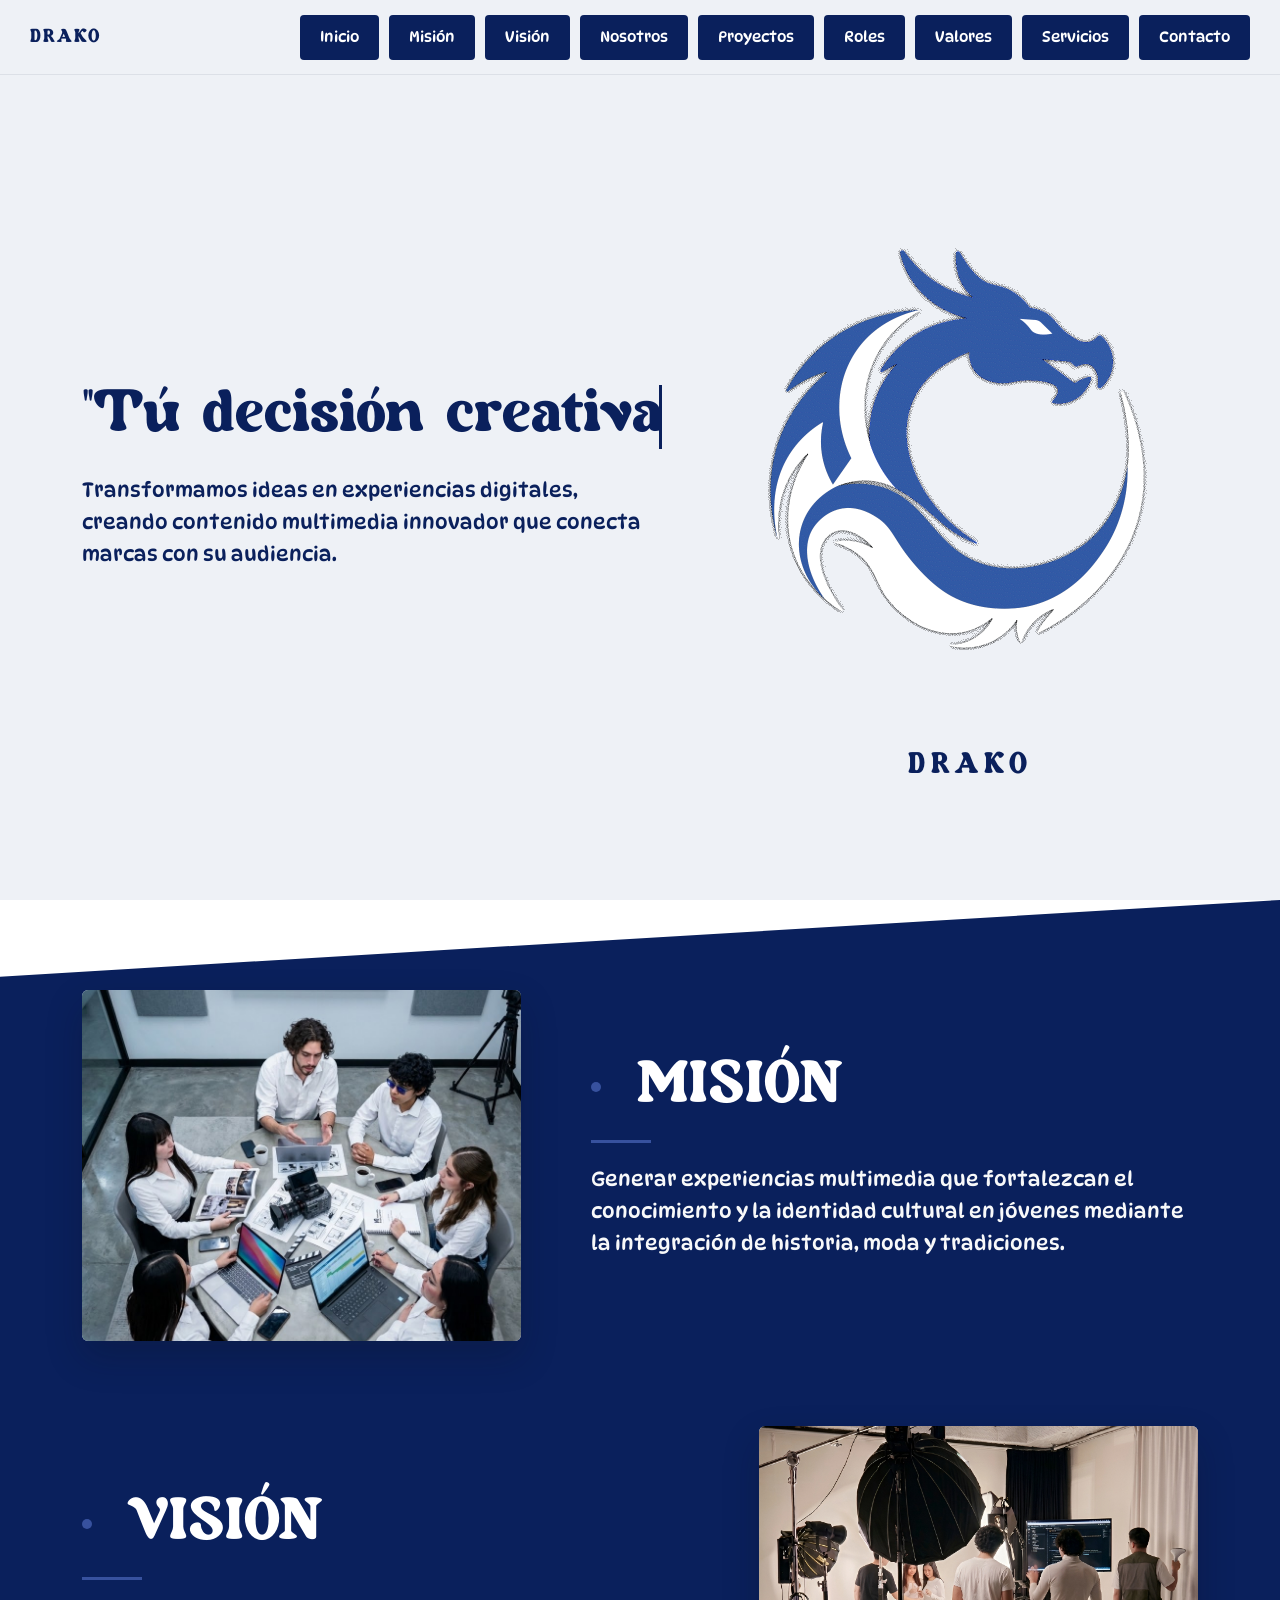
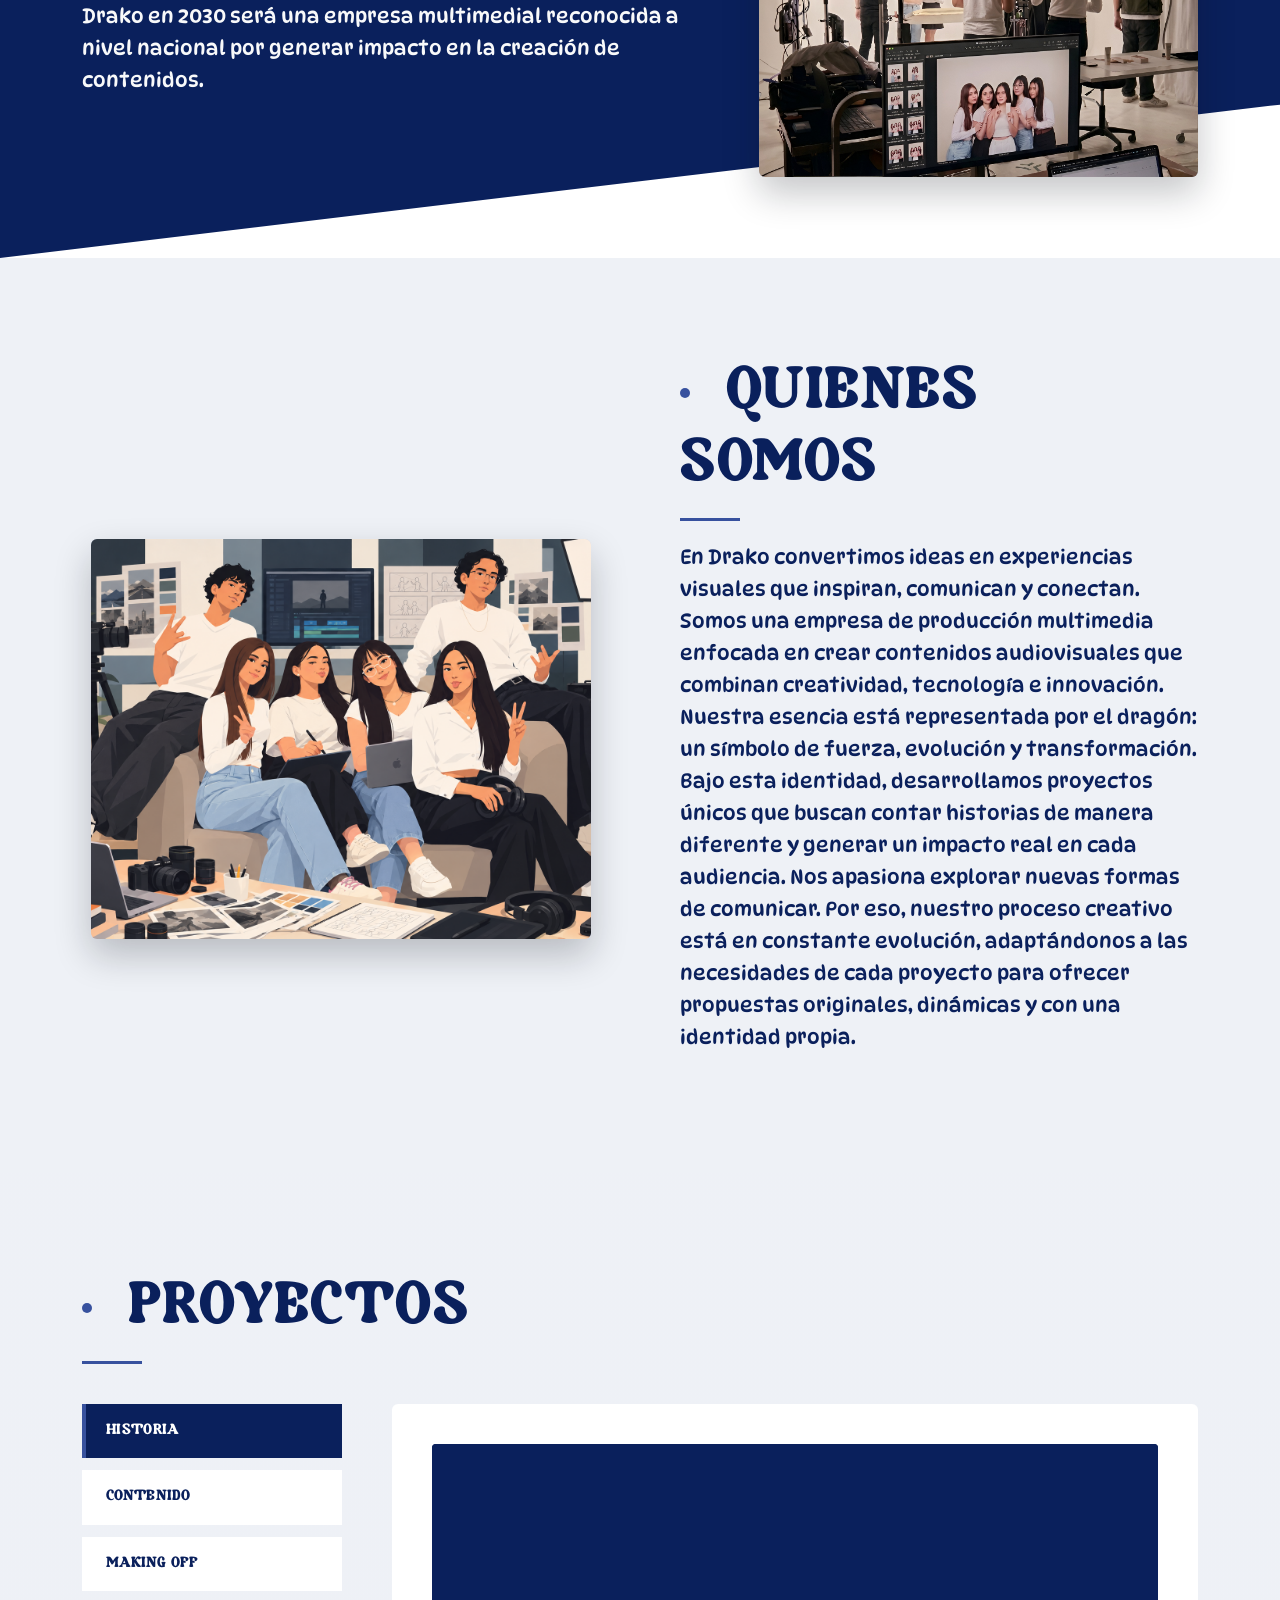
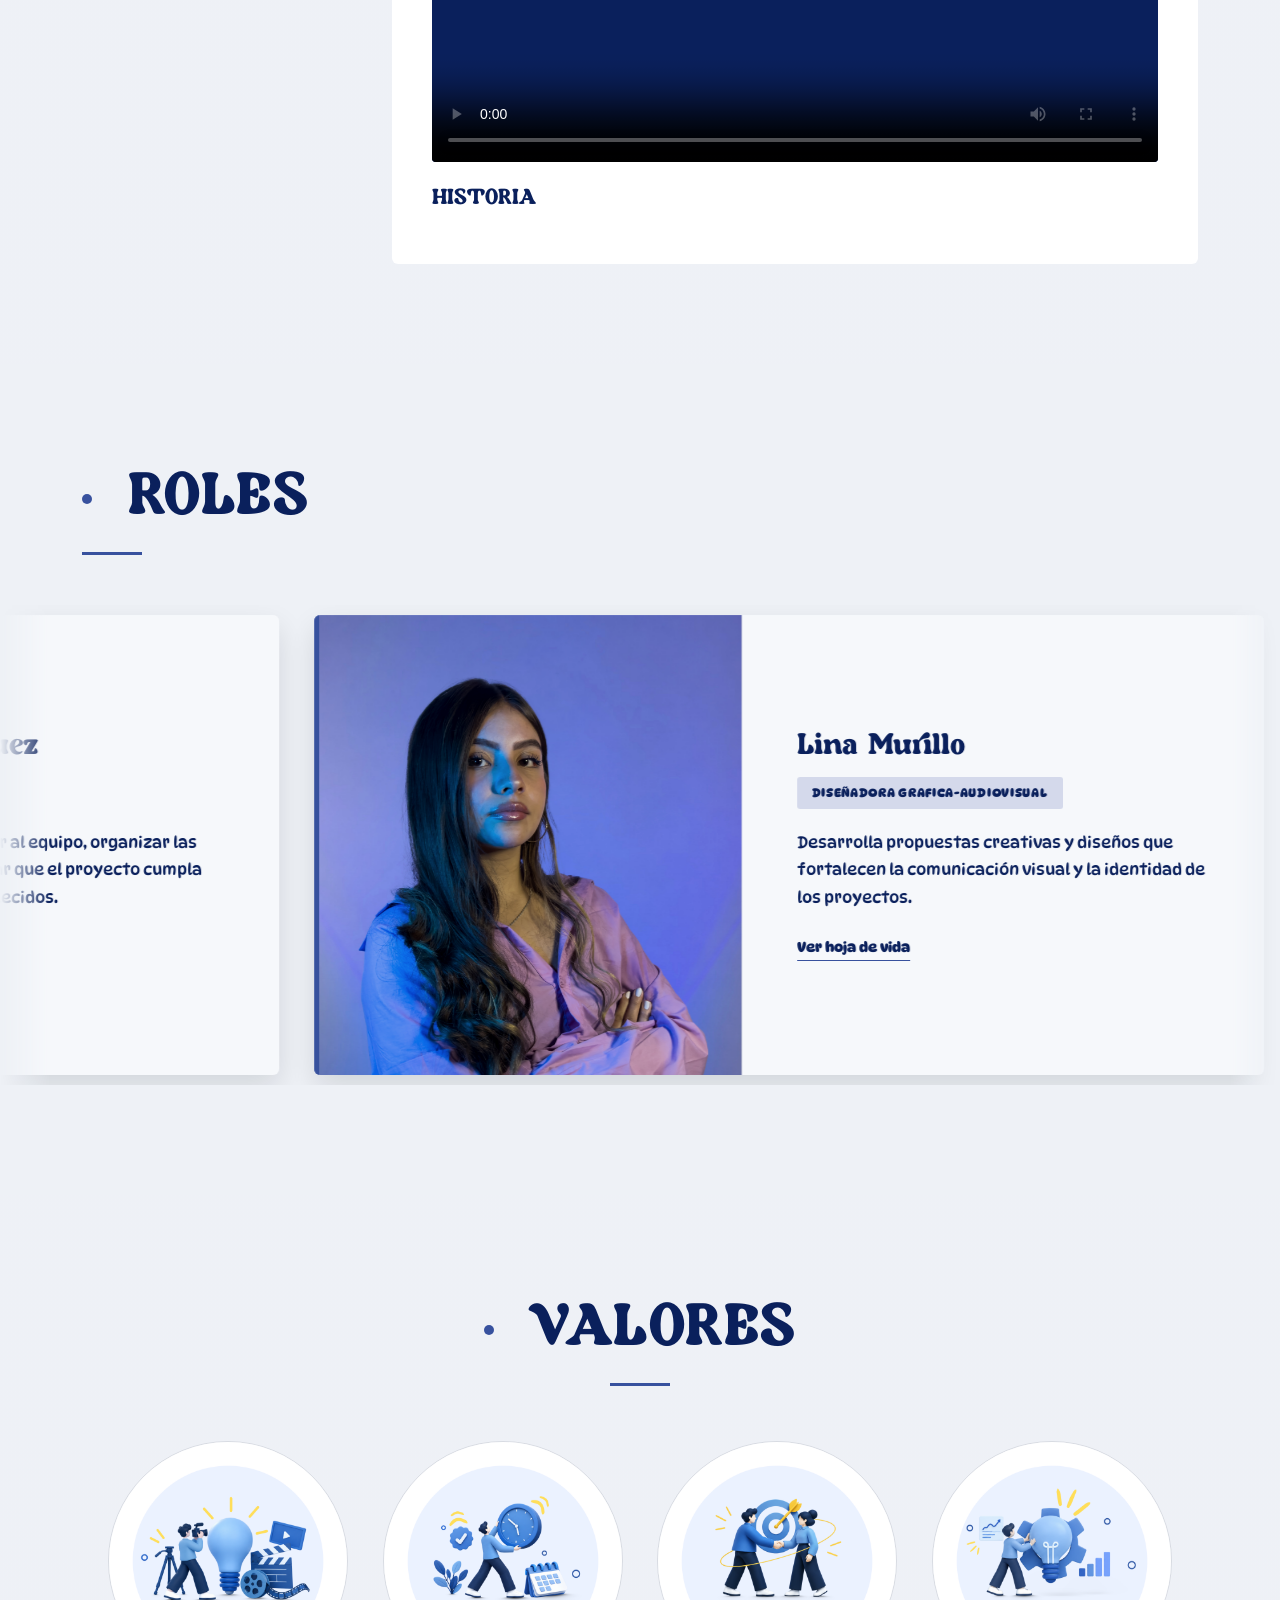
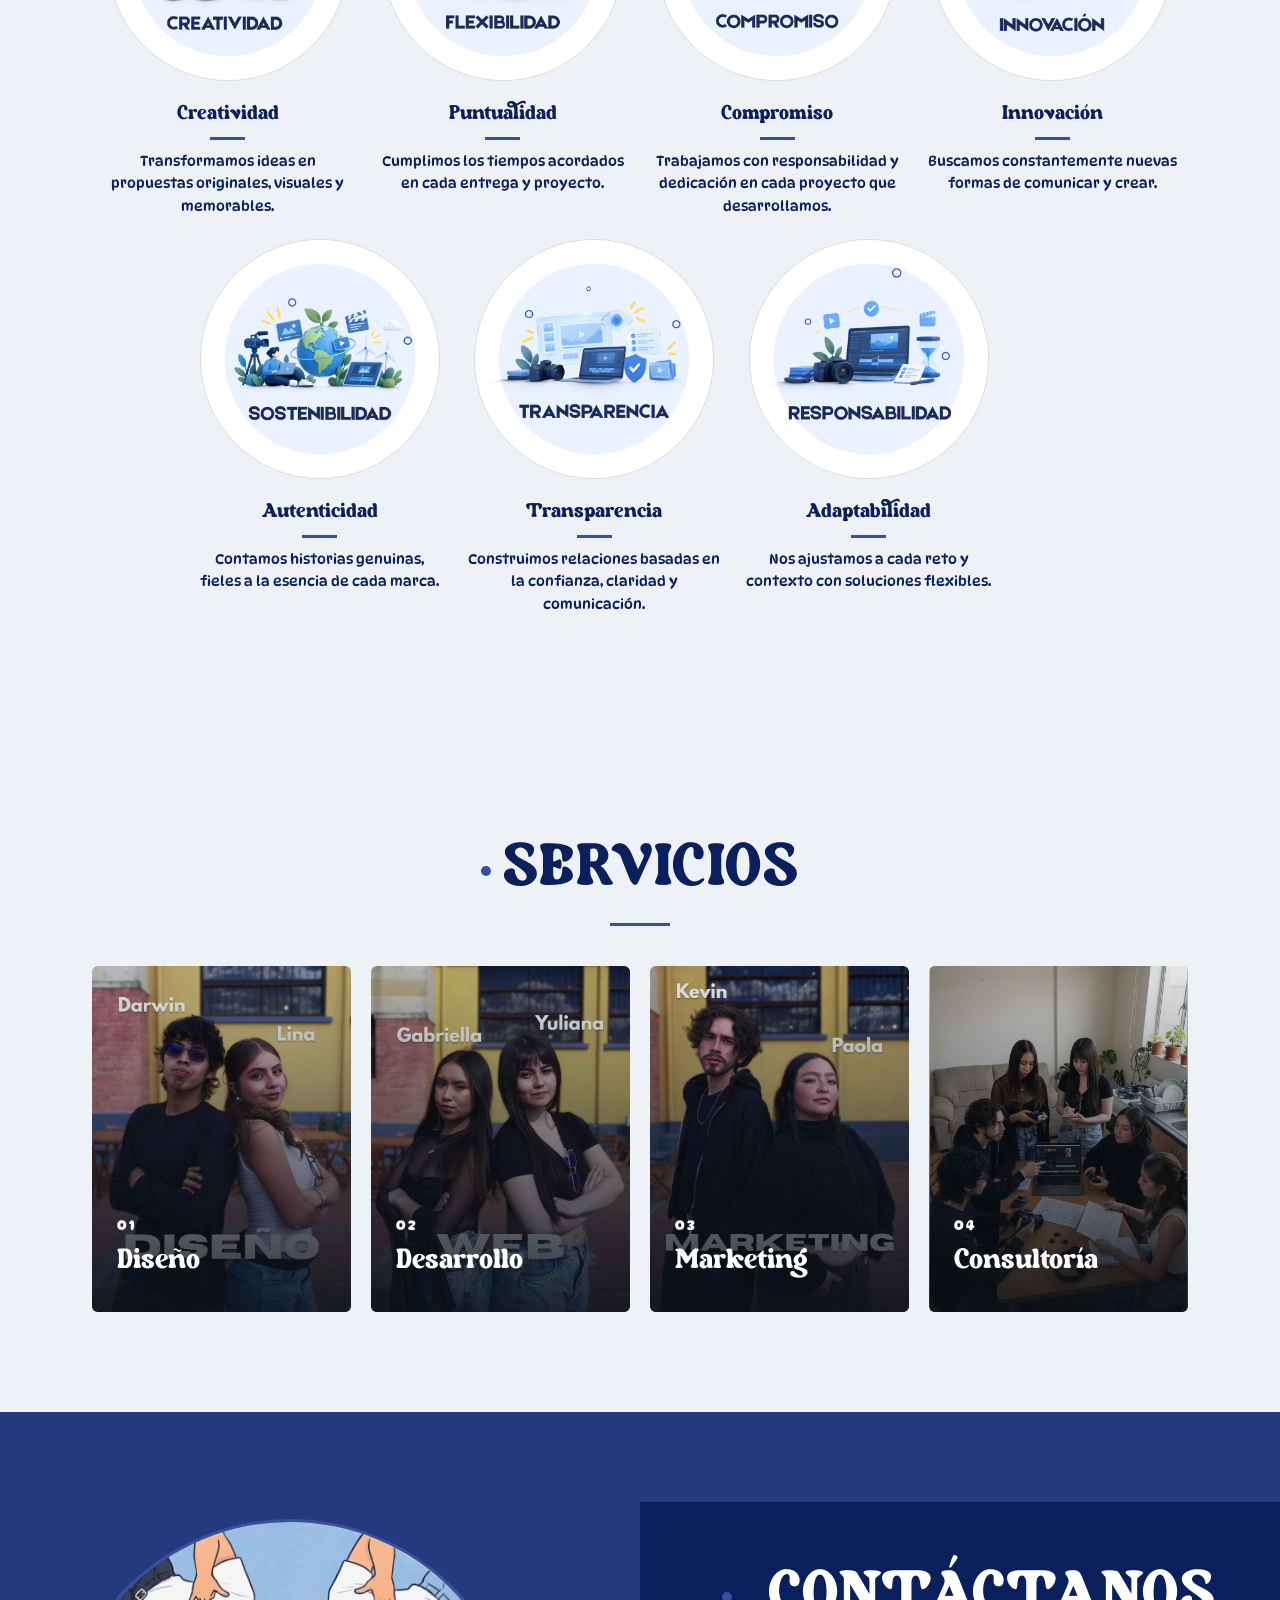
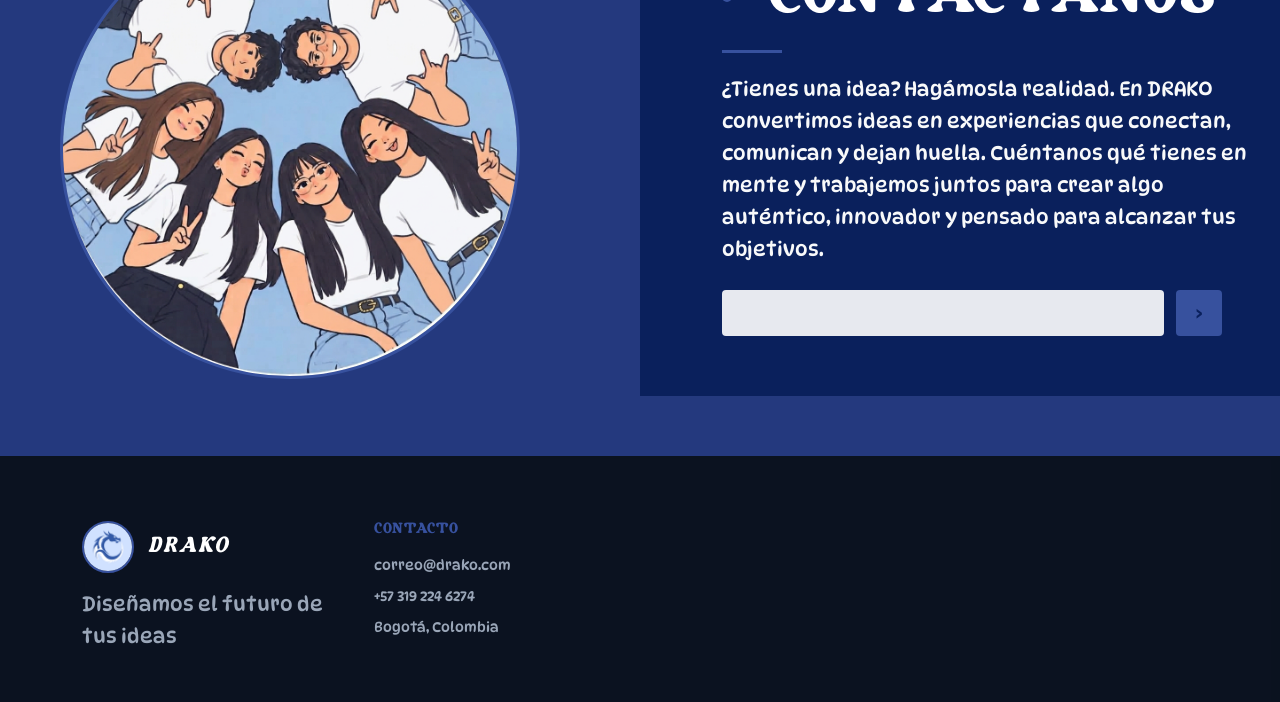
==== index.html @ 238f7d94 "Subiendo mi web sin videos pesados" ====
<!DOCTYPE html>
<html lang="es">
<head>
    <meta charset="UTF-8">
    <meta name="viewport" content="width=device-width, initial-scale=1.0">
    <title>DRAKO</title>
    <link rel="icon" type="image/jpeg" href="img/favico.png">
    <link rel="preconnect" href="https://fonts.googleapis.com">
    <link rel="preconnect" href="https://fonts.gstatic.com" crossorigin>
    <link href="https://fonts.googleapis.com/css2?family=DynaPuff:wght@400;600;700&display=swap" rel="stylesheet">
    <link rel="stylesheet" href="css/bootstrap-grid.css">
    <link rel="stylesheet" href="css/styles.css">
    <link href="https://cdn.jsdelivr.net/npm/bootstrap@5.3.8/dist/css/bootstrap.min.css" rel="stylesheet" integrity="sha384-sRIl4kxILFvY47J16cr9ZwB07vP4J8+LH7qKQnuqkuIAvNWLzeN8tE5YBujZqJLB" crossorigin="anonymous">
    <script src="js/js"></script>
</head>
<body>

<nav class="wf-navbar">
    <div class="wf-navbar-inner">

        <span class="wf-logo">
            DRAKO
        </span>

        <div class="wf-pill">
            <a href="#inicio">Inicio</a>
            <a href="#mision">Misión</a>
            <a href="#vision">Visión</a>
            <a href="#nosotros">Nosotros</a>
            <a href="#proyectos">Proyectos</a>
            <a href="#roles">Roles</a>
            <a href="#valores">Valores</a>
            <a href="#servicios">Servicios</a>
            <a href="#contacto">Contacto</a>
        </div>

    </div>
</nav>


<!-- =========================================================
     HERO / INICIO — logo animado (GIF)
========================================================= -->

<header class="hero bg-dragones" id="inicio">
    <div class="container">
        <div class="hero-row">
            <div class="hero-content">
                <h1 class="hero-title">
                    <span class="typewriter-text">"Tú decisión creativa"</span>
                </h1>
                <p class="wf-text">
                    Transformamos ideas en experiencias digitales,
                     creando contenido multimedia innovador
                      que conecta marcas con su audiencia.
                </p>
            </div>

            <div class="hero-image">
                <div class="logo-anim-wrap" id="logo-anim-wrap">
                    <img src="animacion/DRAKO GIFF.gif" alt="logo animado Drako" class="logo-gif">
                    <span class="logo-caption">DRAKO</span>
                </div>
            </div>
        </div>
    </div>
</header>


<!-- =========================================================
MISIÓN + VISIÓN — 2 fotografías con movimiento por sección
========================================================= -->

<section class="mv-shape">

    <div class="mv-diagonal"></div>

    <!-- MISIÓN -->
    <div class="container mv-block mision-block" id="mision">

        <div class="mv-row">

            <div class="mv-image parallax-pair">
                <div class="ph-box-wide ph-photo" data-depth="0.2">
                    <img src="img/MISIÓN.jpeg" alt="Misión Drako">
                </div>
            </div>

            <div class="mv-text">
                <h2 class="section-title text-light">
                    MISIÓN
                </h2>
                <p class="wf-text text-light">
                    Generar experiencias multimedia que fortalezcan el conocimiento y la identidad
                    cultural en jóvenes mediante la integración de historia, moda y tradiciones.
                </p>
            </div>

        </div>
    </div>

    <!-- VISIÓN -->
    <div class="container mv-block vision-block" id="vision">
        <div class="mv-row vision-row">

            <div class="mv-text">
                <h2 class="section-title text-light">
                    VISIÓN
                </h2>
                <p class="wf-text text-light">
                  Drako en 2030 será una empresa multimedial reconocida a nivel nacional
                  por generar impacto en la creación de contenidos.
                </p>
            </div>

            <div class="mv-image parallax-pair">
                <div class="ph-box-wide ph-photo" data-depth="0.2">
                    <img src="img/Vision.jpg" alt="Visión Drako">
                </div>
            </div>

        </div>
    </div>
</section>


<!-- =========================================================
     QUIÉNES SOMOS — imagen con el mismo movimiento
========================================================= -->

<section class="quienes-somos bg-dragones" id="nosotros">
    <div class="container">
        <div class="nosotros-row">

            <div class="nosotros-image parallax-pair">
                <div class="ph-box ph-box-wide ph-photo" data-depth="0.2">
                    <img src="img/nosotros.png" alt="Quiénes somos Drako">
                </div>
            </div>

            <div class="nosotros-text">
                <h2 class="section-title">
                    QUIENES SOMOS
                </h2>
                <p class="wf-text">
                   En Drako convertimos ideas en experiencias visuales que inspiran, comunican y conectan.
                   Somos una empresa de producción multimedia enfocada en crear contenidos audiovisuales que combinan creatividad,
                   tecnología e innovación.

                   Nuestra esencia está representada por el dragón: un símbolo de fuerza,
                   evolución y transformación. Bajo esta identidad,
                   desarrollamos proyectos únicos que buscan contar historias de manera diferente y generar un impacto real en cada audiencia.

                   Nos apasiona explorar nuevas formas de comunicar.
                   Por eso, nuestro proceso creativo está en constante evolución,
                   adaptándonos a las necesidades de cada proyecto para ofrecer propuestas originales,
                   dinámicas y con una identidad propia.
                </p>
            </div>

        </div>
    </div>
</section>



<section class="proyectos bg-dragones" id="proyectos">
    <div class="container">
        <h2 class="section-title">
            PROYECTOS
        </h2>

        <div class="proyectos-row">

            <div class="proyectos-nav" role="tablist" aria-label="Selecciona un proyecto">

                <!-- BOTÓN 1 — HISTORIA -->
                <button class="proyecto-btn is-active"
                        data-project="historia"
                        data-title="Historia"
                        data-text="Historias cortas con guion propio, pensadas para festivales y redes: dirección, fotografía y postproducción completas."
                        role="tab" aria-selected="true">
                    HISTORIA
                </button>

                <!-- BOTÓN 2 — CONTENIDO -->
                <button class="proyecto-btn"
                        data-project="contenido"
                        data-title="Contenido"
                        role="tab" aria-selected="false">
                    CONTENIDO
                </button>

                <!-- BOTÓN 3 — MAKING OFF -->
                <button class="proyecto-btn"
                        data-project="making-off"
                        data-title="Making Off"
                "
                        role="tab" aria-selected="false">
                   MAKING OFF
                </button>
            </div>

            <div class="proyecto-panel">
                <div class="proyecto-video-wrap">

                    <video class="proyecto-video is-active" data-project="historia" poster="img/portada-historia.jpg" controls playsinline preload="metadata">
                        <source src="Videos/video 1.mp4.mp4" type="video/mp4">
                        .
                    </video>

                    <video class="proyecto-video" data-project="contenido" poster="img/portada-contenido.jpg" controls playsinline preload="metadata">
                        <source src="Videos/video 2.mp4.mp4" type="video/mp4">
                     o.
                    </video>

                    <video class="proyecto-video" data-project="making-off" poster="img/portada-makingoff.jpg" controls playsinline preload="metadata">
                        <source src="Videos/video 3.mp4.MP4" type="video/mp4">
                       
                    </video>

                </div>
                <h3 class="proyecto-title" id="proyecto-title">HISTORIA</h3>
                <p class="wf-text proyecto-text" id="proyecto-text">
                 
                </p>
            </div>

        </div>
    </div>
</section>


<!-- =========================================================
     ROLES — carrusel de 6 integrantes
========================================================= -->

<section class="roles bg-dragones" id="roles">
    <div class="container">
        <h2 class="section-title">
             ROLES
        </h2>
    </div>

    <div class="roles-marquee">
        <div class="roles-track" id="roles-track">
            <div class="role-card">
                <div class="role-photo">
                    <img src="img/Paola.jpg" alt="Integrante 1">
                </div>

                <div class="role-info">
                    <h5 class="role-name">Paola Bohorquez</h5>
                    <span class="role-position">Líder-Diseñadora </span>
                    <p class="role-bio">Se encarga de coordinar al equipo, organizar las actividades y supervisar que el proyecto cumpla con los objetivos establecidos.</p>
                    <a class="role-cv" href="Cv/Hoja de vida Carolayn Bohorquez.pdf" target="_blank" rel="noopener">Ver hoja de vida</a>
                </div>
            </div>

            <div class="role-card">
                <div class="role-photo">
                    <img src="img/Lina.jpg" alt="Integrante 2">
                </div>
                <div class="role-info">
                    <h5 class="role-name">Lina Murillo</h5>
                    <span class="role-position">Diseñadora Grafica-Audiovisual</span>
                    <p class="role-bio">Desarrolla propuestas creativas y diseños que fortalecen la comunicación visual y la identidad de los proyectos.</p>
                    <a class="role-cv" href="Cv/Hoja de vida  Lina Murillo.pdf (1) (1).pdf" target="_blank" rel="noopener">Ver hoja de vida</a>
                </div>
            </div>

            <div class="role-card">
                <div class="role-photo">
                    <img src="img/Yuliana.jpg" alt="Integrante 3">
                </div>
                <div class="role-info">
                    <h5 class="role-name">Yuliana Estanislao</h5>
                    <span class="role-position">Líder de Web</span>
                    <p class="role-bio">Supervisa el desarrollo y funcionamiento del sitio web, asegurando una navegación atractiva, funcional y fácil de usar.</p>
                    <a class="role-cv" href="Cv/Hoja de vida Yuliana Estanislao.pdf" target="_blank" rel="noopener">Ver hoja de vida</a>
                </div>
            </div>
            <div class="role-card">
                <div class="role-photo">
                    <img src="img/Kevin.jpg" alt="Integrante 4">
                </div>
                <div class="role-info">
                    <h5 class="role-name">Kevin Jimenez </h5>
                    <span class="role-position">Líder de Marketing</span>
                    <p class="role-bio">Planifica y desarrolla estrategias para promocionar los proyectos, fortalecer la marca y conectar con el público objetivo.</p>
                    <a class="role-cv" href="Cv/Hoja de vida Kevin Jimenez .pdf (1).pdf" target="_blank" rel="noopener">Ver hoja de vida</a>
                </div>
            </div>
            <div class="role-card">
                <div class="role-photo">
                    <img src="img/Darwin.jpg" alt="Integrante 5">
                </div>
                <div class="role-info">
                    <h5 class="role-name">Darwin Higua</h5>
                    <span class="role-position">Cámara-Diseñador  </span>
                    <p class="role-bio">Se encarga de realizar la captura de imágenes y videos, cuidando el encuadre, la iluminación, los movimientos y la calidad visual para transmitir correctamente la idea del proyecto.</p>
                    <a class="role-cv" href="Cv/Hoja de vida Darwin Higua.pdf" target="_blank" rel="noopener">Ver hoja de vida</a>
                </div>
            </div>
            <div class="role-card">
                <div class="role-photo">
                    <img src="img/Gabriella.jpg" alt="Integrante 6">
                </div>
                <div class="role-info">
                    <h5 class="role-name">Heylin Gaitan</h5>
                    <span class="role-position">Codigo en Web</span>
                    <p class="role-bio">Se encarga de escribir y organizar el código necesario para desarrollar las funciones, la estructura y la interactividad del sitio web.</p>
                    <a class="role-cv" href="Cv/Hoja de Vida Heylin Gabriella Gaitan Garcia.pdf" target="_blank" rel="noopener">Ver hoja de vida</a>
                </div>
            </div>
        </div>
    </div>
</section>

<!-- =========================================================
     VALORES
========================================================= -->

<section class="valores bg-dragones" id="valores">

    <div class="container">

        <div class="section-heading">
            <span class="section-kicker"></span>

            <h2 class="section-title text-center">
                VALORES
            </h2>
        </div>


        <div class="valores-grid">

            <article class="valor-card">

                <div class="valor-circle">
                    <img src="Valores/CREATIVIDAD.png" alt="Creatividad">
                </div>

                <div class="valor-content">
                    <h3>Creatividad</h3>
                    <p>
                        Transformamos ideas en propuestas originales,
                            visuales y memorables.
                    </p>

                </div>

            </article>

            <!-- NOTA: el ícono usado aquí (Valores/FLEXIBIDAD.png) es el que
                 existía en el proyecto; el manual pide "Puntualidad", que no
                 tiene un ícono propio todavía. Reemplázalo cuando tengas el
                 ícono correcto (por ejemplo Valores/PUNTUALIDAD.png). -->
            <article class="valor-card">

                <div class="valor-circle">
                    <img src="Valores/FLEXIBIDAD.png" alt="Puntualidad">
                </div>

                <div class="valor-content">
                    <h3>Puntualidad</h3>
                    <p>
                        Cumplimos los tiempos acordados
                            en cada entrega y proyecto.
                    </p>

                </div>

            </article>

            <article class="valor-card">

                <div class="valor-circle">
                    <img src="Valores/COMPROMISO.png" alt="Compromiso">
                </div>

                <div class="valor-content">
                    <h3>Compromiso</h3>
                    <p>
                        Trabajamos con responsabilidad y dedicación
                            en cada proyecto que desarrollamos.
                    </p>

                </div>

            </article>

            <article class="valor-card">

                <div class="valor-circle">
                    <img src="Valores/INNOVACIÓN.png" alt="Innovación">
                </div>

                <div class="valor-content">
                    <h3>Innovación</h3>
                    <p>
                        Buscamos constantemente nuevas formas
                            de comunicar y crear.
                    </p>

                </div>

            </article>

            <!-- NOTA: el ícono usado aquí (Valores/SOSTENIBILIDAD.png) es el
                 que existía en el proyecto; el manual pide "Autenticidad",
                 que no tiene un ícono propio todavía. Reemplázalo cuando
                 tengas el ícono correcto (por ejemplo Valores/AUTENTICIDAD.png). -->
            <article class="valor-card">

                <div class="valor-circle">
                    <img src="Valores/SOSTENIBILIDAD.png" alt="Autenticidad">
                </div>

                <div class="valor-content">
                    <h3>Autenticidad</h3>
                    <p>
                        Contamos historias genuinas, fieles
                            a la esencia de cada marca.
                    </p>

                </div>

            </article>

            <article class="valor-card">

                <div class="valor-circle">
                    <img src="Valores/TRANSPARENCIA.png" alt="Transparencia">
                </div>

                <div class="valor-content">
                     <h3>Transparencia</h3>
                     <p>
                        Construimos relaciones basadas en la confianza,
                            claridad y comunicación.
                    </p>

                </div>

            </article>

            <!-- NOTA: el ícono usado aquí (Valores/RESPONSABILIDAD.png) es el
                 que existía en el proyecto; el manual pide "Adaptabilidad",
                 que no tiene un ícono propio todavía. Reemplázalo cuando
                 tengas el ícono correcto (por ejemplo Valores/ADAPTABILIDAD.png). -->
            <article class="valor-card">

                <div class="valor-circle">
                    <img src="Valores/RESPONSABILIDAD.png" alt="Adaptabilidad">
                </div>

                <div class="valor-content">
                    <h3>Adaptabilidad</h3>
                    <p>
                        Nos ajustamos a cada reto y contexto
                            con soluciones flexibles.
                    </p>

                </div>

            </article>

        </div>

    </div>

</section>


<!-- =========================================================
     SERVICIOS — carrusel con tarjetas que se voltean (flip)
========================================================= -->

<section class="servicios bg-dragones" id="servicios">
    <div class="container">

        <h2 class="section-title text-center">SERVICIOS</h2>

        <div class="servicios-carousel">

            <div class="servicios-viewport">
                <div class="servicios-track" id="servicios-track">

                    <div class="servicio-card">
                        <div class="servicio-flip">
                            <div class="servicio-front">
                                <div class="servicio-img">
                                    <img src="img/Darwin_Lina.jpg" alt="Diseño">
                                </div>
                                <div class="servicio-info">
                                    <span class="servicio-numero">01</span>
                                    <h3>Diseño</h3>
                                </div>
                            </div>
                            <div class="servicio-back">
                                <span class="servicio-numero">01</span>
                                <h3>Diseño</h3>
                                <p>
                                    Creamos soluciones visuales que convierten ideas en experiencias atractivas,
                                    funcionales y memorables.
                                </p>
                            </div>
                        </div>
                    </div>

                    <div class="servicio-card">
                        <div class="servicio-flip">
                            <div class="servicio-front">
                                <div class="servicio-img">
                                    <img src="img/Gabriella_Yuliana (1).jpg" alt="Desarrollo">
                                </div>
                                <div class="servicio-info">
                                    <span class="servicio-numero">02</span>
                                    <h3>Desarrollo</h3>
                                </div>
                            </div>
                            <div class="servicio-back">
                                <span class="servicio-numero">02</span>
                                <h3>Desarrollo</h3>
                                <p>
                                    Construimos soluciones digitales innovadoras,
                                    eficientes y adaptadas a las necesidades de cada proyecto.
                                </p>
                            </div>
                        </div>
                    </div>

                    <div class="servicio-card">
                        <div class="servicio-flip">
                            <div class="servicio-front">
                                <div class="servicio-img">
                                    <img src="img/Kevin_Paola.jpg" alt="Marketing">
                                </div>
                                <div class="servicio-info">
                                    <span class="servicio-numero">03</span>
                                    <h3>Marketing</h3>
                                </div>
                            </div>
                            <div class="servicio-back">
                                <span class="servicio-numero">03</span>
                                <h3>Marketing</h3>
                                <p>
                                    Impulsamos marcas mediante estrategias creativas que conectan con sus audiencias y generan resultados.
                                </p>
                            </div>
                        </div>
                    </div>

                    <div class="servicio-card">
                        <div class="servicio-flip">
                            <div class="servicio-front">
                                <div class="servicio-img">
                                    <img src="img/consultoria.jpeg" alt="Consultoría">
                                </div>
                                <div class="servicio-info">
                                    <span class="servicio-numero">04</span>
                                    <h3>Consultoría</h3>
                                </div>
                            </div>
                            <div class="servicio-back">
                                <span class="servicio-numero">04</span>
                                <h3>Consultoría</h3>
                                <p>
                                    Brindamos orientación estratégica para transformar
                                    desafíos en oportunidades y alcanzar objetivos con mayor claridad.
                                </p>
                            </div>
                        </div>
                    </div>

                </div>
            </div>

        </div>

    </div>
</section>


<!-- =========================================================
     CONTACTO
========================================================= -->

<section class="contacto" id="contacto">

    <div class="contacto-bg-left">
        <img src="img/footer.jpg" alt="Contáctanos Drako">
    </div>

    <div class="contacto-bg-right">

        <div class="container">

            <h2 class="section-title text-light">
                CONTÁCTANOS
            </h2>

            <p class="wf-text text-light">
              ¿Tienes una idea? Hagámosla realidad.
                En DRAKO convertimos ideas en experiencias que conectan,
                 comunican y dejan huella. Cuéntanos qué tienes en mente y trabajemos juntos para crear algo auténtico,
                innovador y pensado para alcanzar tus objetivos.
            </p>

            <div class="contact-input-row">
                <div class="contact-input"></div>
                <button class="contact-submit">›</button>
            </div>

        </div>

    </div>

</section>


<!-- =========================================================
     FOOTER
========================================================= -->

<footer>

    <div class="container">

        <div class="footer-grid">

            <div>
                <div class="footer-logo-row">
                    <div class="footer-logo-circle">
                        <img src="img/Logo Drako.jpeg" alt="Logo Drako">
                    </div>
                    <div class="footer-logo">DRAKO</div>
                </div>

                <p class="wf-text dark">
                   Diseñamos el futuro de tus ideas
                </p>
            </div>

            <div>
                <h6 class="footer-heading">Contacto</h6>
                <ul class="footer-list">
                    <li>correo@drako.com</li>
                    <li>+57 319 224 6274</li>
                    <li>Bogotá, Colombia</li>
                </ul>
            </div>

        </div>

    </div>

</footer>

<script src="https://cdn.jsdelivr.net/npm/bootstrap@5.3.8/dist/js/bootstrap.bundle.min.js" integrity="sha384-FKyoEForCGlyvwx9Hj09JcYn3nv7wiPVlz7YYwJrWVcXK/BmnVDxM+D2scQbITxI" crossorigin="anonymous"></script>
<script src="js/script.js"></script>

</body>
</html>
---- css/styles.css ----
/* =========================================================
   TIPOGRAFÍAS PERSONALIZADAS
========================================================= */

@font-face {
    font-family: 'FuenteTitulos';
    src: url('fonts/Baristo.otf') format('opentype'),
         url('../fonts/TU-FUENTE-TITULO.ttf') format('truetype');
    font-weight: 700;
    font-style: normal;
    font-display: swap;
}

@font-face {
    font-family: 'FuenteTexto';
    src: url('fonts/texto.ttf') format('truetype'),
         url('fonts/texto\ 1.ttf') format('truetype');
    font-weight: 400;
    font-style: normal;
    font-display: swap;
}


/* =========================================================
   VARIABLES — Paleta oficial del manual de marca DRAKO
   Azul profundo #37519E · Blanco frío #EEF1F6 · Azul oscuro intenso #0A205C
========================================================= */

:root {
    --azul-profundo: #37519e;    /* color principal de marca */
    --blanco-frio: #eef1f6;      /* fondo claro de marca */
    --azul-oscuro: #0a205c;      /* color oscuro/contraste de marca */

    --gris-oscuro: var(--azul-oscuro);    /* texto y títulos */
    --gris-medio: #24397e;                /* variante media del azul profundo */
    --gris-claro: #cbd4ea;                /* tinte claro del azul profundo, cajas placeholder */
    --gris-muyclaro: var(--blanco-frio);  /* fondo general */
    --casi-negro: var(--azul-oscuro);     /* navbar/menú/footer */
    --crema: #f6f8fb;                     /* blanco frío suave para tarjetas */
    --acento: var(--azul-profundo);
    --acento-oro: var(--azul-profundo);   /* acento de marca (azul profundo, según manual) */
    --blanco: #ffffff;

    --font-titulos: 'FuenteTitulos', Arial, Helvetica, sans-serif; /* Baristo — tipografía de marca */
    --font-texto: 'DynaPuff', 'FuenteTexto', Arial, Helvetica, sans-serif; /* DynaPuff — tipografía de marca */

    --cursor-normal: url("data:image/svg+xml;utf8,<svg xmlns='http://www.w3.org/2000/svg' width='26' height='26'><circle cx='13' cy='13' r='9' fill='none' stroke='%2337519e' stroke-width='2'/><circle cx='13' cy='13' r='2.4' fill='%2337519e'/></svg>") 13 13, auto;
    --cursor-hover: url("data:image/svg+xml;utf8,<svg xmlns='http://www.w3.org/2000/svg' width='34' height='34'><circle cx='17' cy='17' r='13' fill='%2337519e' fill-opacity='0.22' stroke='%2337519e' stroke-width='2'/><circle cx='17' cy='17' r='3.5' fill='%2337519e'/></svg>") 17 17, pointer;
}


/* =========================================================
   FONDO DE DRAGONES
========================================================= */

.bg-dragones {
    background-color: var(--gris-muyclaro);
    background-image:
        linear-gradient(rgba(238, 241, 246, 0.88), rgba(238, 241, 246, 0.88)),
        url('../img/fondo-dragones.png');
    background-repeat: repeat;
    background-size: auto, 340px auto;
    background-position: center;
}


/* =========================================================
   CONFIGURACIÓN GENERAL
========================================================= */

* {
    box-sizing: border-box;
}

html {
    scroll-behavior: smooth;
    scroll-padding-top: 75px;
}

body {
    font-family: var(--font-texto);
    color: var(--gris-oscuro);
    margin: 0;
    padding: 0;
    width: 100%;
    min-height: 100vh;
    overflow-x: hidden;
    background: var(--blanco);
    cursor: var(--cursor-normal);
}


/* =========================================================
   CURSOR PERSONALIZADO
   -> Un punto dorado como cursor base, que crece y se
      rellena un poco más al pasar sobre elementos clicables.
========================================================= */

a,
button,
.proyecto-btn,
.role-cv,
.servicio-card,
.contact-submit,
.valor-card,
input,
textarea {
    cursor: var(--cursor-hover);
}


/* =========================================================
   CONTENEDOR PRINCIPAL
========================================================= */

.container {
    width: 100%;
    max-width: 1200px;
    margin: 0 auto;
    padding-left: 30px;
    padding-right: 30px;
}


/* =========================================================
   TÍTULOS
========================================================= */

.section-title {
    font-family: var(--font-titulos);
    font-size: 60px;
    letter-spacing: 1.5px;
    font-weight: 700;
    text-transform: uppercase;
    margin: 0 0 20px;
    color: var(--gris-oscuro);
}

.section-title::after {
    /* Detalle circular: hace eco de la forma del dragón inscrito
       en un círculo, el elemento central del logo DRAKO. */
    content: "";
    display: flex;
    align-items: center;
    width: 60px;
    height: 3px;
    margin-top: 16px;
    background: var(--acento-oro);
    position: relative;
}

.section-title::before {
    content: "";
    display: inline-block;
    width: 10px;
    height: 10px;
    border-radius: 50%;
    background: var(--acento-oro);
    margin-right: 12px;
    vertical-align: middle;
}

.section-title.text-center::after {
    margin-left: auto;
    margin-right: auto;
}

.text-light,
.text-light.section-title {
    color: var(--blanco) !important;
}

.text-center {
    text-align: center;
}


/* =========================================================
   TEXTOS
========================================================= */

.wf-text {
    font-family: var(--font-texto);
    font-size: 20px;
    line-height: 1.6;
    margin: 0 0 20px;
    color: var(--gris-oscuro);
}

.wf-text.xs {
    font-size: 14px;
    line-height: 1.4;
}

.wf-text.dark {
    color: #9aa6b8;
}


/* =========================================================
   NAVBAR
========================================================= */

.wf-navbar {
    width: 100%;
    height: 75px;
    background: var(--gris-muyclaro);
    position: sticky;
    top: 0;
    z-index: 100;
    border-bottom: 1px solid rgba(24, 34, 49, 0.08);
}

.wf-navbar-inner {
    width: 100%;
    max-width: 1380px;
    height: 75px;
    margin: 0 auto;
    padding: 0 30px;
    display: flex;
    align-items: center;
    justify-content: space-between;
}

.wf-logo {
    font-family: var(--font-titulos);
    font-weight: 700;
    letter-spacing: 2px;
    font-size: 19px;
    color: var(--gris-oscuro);
}

.wf-pill {
    background: transparent;
    border-radius: 0;
    padding: 0;
    display: flex;
    align-items: center;
    gap: 10px;
}

.wf-pill a {
    font-family: var(--font-texto);
    background: var(--casi-negro);
    color: var(--blanco);
    font-size: 15px;
    white-space: nowrap;
    text-decoration: none;
    padding: 11px 20px;
    border-radius: 4px;
    transition: 0.2s ease;
}

.wf-pill a:hover {
    background: var(--acento-oro);
    color: var(--casi-negro);
}


/* =========================================================
   HERO
========================================================= */

.hero {
    width: 100%;
    min-height: calc(100vh - 75px);
    display: flex;
    align-items: center;
    padding: 60px 0;
}

.hero-row {
    width: 100%;
    display: flex;
    align-items: center;
    justify-content: space-between;
    gap: 80px;
}

.hero-content {
    width: 52%;
    max-width: 620px;
}

.hero-title {
    font-family: var(--font-titulos);
    font-size: 60px;
    line-height: 1.08;
    font-weight: 700;
    margin: 0 0 25px;
    color: var(--gris-oscuro);
}

.typewriter-text {
    display: inline-block;
    max-width: 100%;
    overflow: hidden;
    white-space: nowrap;
    vertical-align: bottom;
    border-right: 3px solid var(--gris-oscuro);
    width: 0;
    animation:
        typing 2.2s steps(22, end) forwards,
        blink-caret 0.75s step-end infinite;
}

@keyframes typing {
    from { width: 0; }
    to { width: 100%; }
}

@keyframes blink-caret {
    50% { border-color: transparent; }
}

@media (prefers-reduced-motion: reduce) {
    .typewriter-text {
        animation: none;
        width: 100%;
        border-right: none;
    }
}

.hero-image {
    width: 48%;
    display: flex;
    justify-content: center;
    align-items: center;
}

.wf-btn-dark {
    font-family: var(--font-texto);
    background: var(--casi-negro);
    color: var(--blanco);
    border: none;
    padding: 15px 34px;
    border-radius: 4px;
    font-size: 14px;
    cursor: var(--cursor-hover);
    margin-top: 5px;
}


/* =========================================================
   LOGO ANIMADO (Inicio)
========================================================= */

.logo-anim-wrap {
    width: 320px;
    max-width: 100%;
    display: flex;
    flex-direction: column;
    align-items: center;
    gap: 18px;
    position: relative;
}

.logo-gif,
.logo-caption {
    position: relative;
    z-index: 1;
}

.logo-mark {
    width: 100%;
    height: auto;
    overflow: visible;
}

.logo-gif {
    width: 300%;
    max-width: 1000x;
    height: auto;
    display: block;
}

.logo-halo {
    fill: none;
    stroke: var(--acento-oro);
    stroke-width: 1.5;
    opacity: 0.35;
    transform-origin: 150px 150px;
    animation: logo-pulse 3.2s ease-in-out infinite;
}

.logo-path {
    fill: none;
    stroke: var(--gris-oscuro);
    stroke-width: 6;
    stroke-linecap: round;
    stroke-linejoin: round;
    stroke-dasharray: 900;
    stroke-dashoffset: 900;
    animation: logo-draw 2.4s ease forwards, logo-fill 1.2s ease 2.2s forwards;
}

.logo-eye {
    fill: var(--acento-oro);
    opacity: 0;
    animation: logo-eye-in 0.6s ease 2.6s forwards;
}

.logo-caption {
    font-family: var(--font-titulos);
    font-weight: 700;
    letter-spacing: 6px;
    font-size: 30px;
    color: var(--gris-oscuro);
    opacity: 0;
    animation: logo-caption-in 0.8s ease 2.6s forwards;
}

@keyframes logo-draw {
    to { stroke-dashoffset: 0; }
}

@keyframes logo-fill {
    to { fill: rgba(55, 81, 158, 0.08); }
}

@keyframes logo-pulse {
    0%, 100% { transform: scale(1); opacity: 0.25; }
    50% { transform: scale(1.06); opacity: 0.5; }
}

@keyframes logo-eye-in {
    to { opacity: 1; }
}

@keyframes logo-caption-in {
    to { opacity: 1; transform: translateY(0); }
}

@media (prefers-reduced-motion: reduce) {
    .logo-path, .logo-eye, .logo-caption, .logo-halo {
        animation: none !important;
        stroke-dashoffset: 0;
        opacity: 1;
    }
}


/* =========================================================
   MISIÓN + VISIÓN
========================================================= */

.mv-shape {
    width: 100%;
    min-height: 780px;
    position: relative;
    overflow: hidden;
    background: var(--blanco);
}

.mv-diagonal {
    position: absolute;
    inset: 0;
    width: 100%;
    height: 100%;
    background: var(--casi-negro);
    clip-path: polygon(0 8%, 100% 0, 100% 84%, 0 100%);
    z-index: 0;
}

.mv-block {
    position: relative;
    z-index: 1;
    padding-top: 90px;
    padding-bottom: 50px;
    scroll-margin-top: 75px;
}

.mv-row {
    display: flex;
    align-items: center;
    justify-content: space-between;
    gap: 70px;
}

.mv-image {
    width: 42%;
    display: flex;
    justify-content: center;
    position: relative;
}

.ph-box {
    width: 100%;
    max-width: 390px;
    aspect-ratio: 1 / 1;
    background: var(--gris-claro);
    border-radius: 6px;
}

.mv-text {
    width: 58%;
    max-width: 620px;
}

.vision-block {
    padding-top: 35px;
    padding-bottom: 80px;
}

.vision-row {
    align-items: center;
}

.ph-box-overlap {
    margin-left: auto;
}


/* =========================================================
   FOTOS CON MOVIMIENTO (parallax) — Misión / Visión / Nosotros
========================================================= */

.parallax-pair {
    perspective: 800px;
}

.ph-photo {
    background: var(--gris-claro);
    opacity: 1;
    transform: translateY(0);
    box-shadow: 0 12px 30px rgba(11, 17, 25, 0.16);
    transition: transform 0.3s ease-out, box-shadow 0.3s ease;
    will-change: transform;
    overflow: hidden;
    position: relative;
}

.ph-photo img {
    width: 100%;
    height: 100%;
    object-fit: cover;
    object-position: center;
    display: block;
}

.parallax-pair.in-view .ph-photo {
    box-shadow: 0 16px 36px rgba(11, 17, 25, 0.24);
}

.mv-image.parallax-pair {
    position: relative;
}


/* ---------------------------------------------------------
   Flotación continua (Misión, Visión y Nosotros)
   -> Se anima el contenedor (.parallax-pair), no la .ph-photo,
      porque la .ph-photo ya recibe su propio transform desde
      el mousemove en script.js. Así ambos efectos conviven
      sin pisarse.
--------------------------------------------------------- */

@keyframes flotar {
    0%   { transform: translateY(0px); }
    50%  { transform: translateY(-16px); }
    100% { transform: translateY(0px); }
}

.mv-image.parallax-pair,
.nosotros-image.parallax-pair {
    animation: flotar 4.5s ease-in-out infinite;
}

.vision-block .mv-image.parallax-pair {
    animation-delay: 0.6s;
}

.nosotros-image.parallax-pair {
    animation-delay: 1.1s;
}

@media (prefers-reduced-motion: reduce) {
    .mv-image.parallax-pair,
    .nosotros-image.parallax-pair {
        animation: none;
    }
}


/* =========================================================
   QUIÉNES SOMOS
========================================================= */

.quienes-somos {
    width: 100%;
    min-height: 650px;
    padding: 100px 0;
}

.nosotros-row {
    display: flex;
    align-items: center;
    justify-content: space-between;
    gap: 80px;
}

.nosotros-image {
    width: 50%;
    display: flex;
    justify-content: center;
}

.ph-box-wide {
    width: 100%;
    max-width: 500px;
    aspect-ratio: 1.25 / 1;
    background: var(--gris-claro);
    border-radius: 6px;
}

.nosotros-image.parallax-pair .ph-box-wide.ph-photo {
    transform: translateY(24px);
}

.nosotros-text {
    width: 50%;
    max-width: 570px;
}


/* =========================================================
   PROYECTOS
========================================================= */

.proyectos {
    width: 100%;
    min-height: 520px;
    padding: 100px 0;
    scroll-margin-top: 75px;
}

.proyectos-row {
    display: flex;
    gap: 50px;
    margin-top: 40px;
    align-items: stretch;
}

.proyectos-nav {
    width: 260px;
    flex-shrink: 0;
    display: flex;
    flex-direction: column;
    gap: 12px;
}

.proyecto-btn {
    font-family: var(--font-titulos);
    text-align: left;
    background: var(--blanco);
    border: none;
    border-left: 4px solid transparent;
    padding: 16px 20px;
    font-size: 15px;
    font-weight: 700;
    color: var(--gris-oscuro);
    letter-spacing: 0.3px;
    transition: border-color 0.25s ease, background 0.25s ease, color 0.25s ease;
}

.proyecto-btn:hover {
    background: var(--crema);
}

.proyecto-btn.is-active {
    border-left-color: var(--acento-oro);
    background: var(--casi-negro);
    color: var(--blanco);
}

.proyecto-panel {
    flex: 1;
    background: var(--blanco);
    border-radius: 6px;
    padding: 40px;
}

.proyecto-video-wrap {
    width: 100%;
    aspect-ratio: 16 / 7;
    background: var(--casi-negro);
    border-radius: 4px;
    margin-bottom: 24px;
    overflow: hidden;
    position: relative;
}

.proyecto-video {
    width: 100%;
    height: 100%;
    display: none;
    object-fit: contain;
    background: var(--casi-negro);
    position: absolute;
    inset: 0;
}

.proyecto-video.is-active {
    display: block;
    position: relative;
}

.proyecto-title {
    font-family: var(--font-titulos);
    margin: 0 0 12px;
    font-size: 22px;
    color: var(--gris-oscuro);
}

.proyecto-text {
    margin: 0;
}

.proyecto-panel.is-switching .proyecto-video-wrap,
.proyecto-panel.is-switching .proyecto-title,
.proyecto-panel.is-switching .proyecto-text {
    opacity: 0;
    transform: translateY(6px);
}

.proyecto-video-wrap,
.proyecto-title,
.proyecto-text {
    transition: opacity 0.25s ease, transform 0.25s ease;
}


/* =========================================================
   ROLES — CARRUSEL HORIZONTAL
========================================================= */

.roles {
    width: 100%;
    padding: 100px 0 110px;
    scroll-margin-top: 75px;
}

.roles-marquee {
    width: 100%;
    overflow: hidden;

    margin-top: 50px;

    cursor: grab;
    user-select: none;
    touch-action: pan-y;

    -webkit-mask-image: linear-gradient(
        to right,
        transparent 0,
        #000 50px,
        #000 calc(100% - 50px),
        transparent 100%
    );

    mask-image: linear-gradient(
        to right,
        transparent 0,
        #000 50px,
        #000 calc(100% - 50px),
        transparent 100%
    );
}

.roles-marquee:active,
.roles-track.is-dragging {
    cursor: grabbing;
}

.roles-track {
    display: flex;
    gap: 35px;
    width: max-content;
    padding: 10px 0;
    will-change: transform;
}

.role-card {
    position: relative;
    flex: 0 0 auto;
    width: 950px;
    height: 460px;
    display: flex;
    align-items: stretch;
    background: var(--crema);
    border-radius: 6px;
    overflow: hidden;
    padding: 0;
    box-shadow:
        0 12px 30px rgba(11, 17, 25, 0.12);
    transition:
        transform 0.35s ease,
        box-shadow 0.35s ease;
}

.role-card::before {
    content: "";
    position: absolute;
    top: 0;
    left: 0;
    bottom: 0;
    width: 5px;
    background: var(--acento-oro);
    z-index: 3;
}

.role-card:hover {
    transform: translateY(-8px);
    box-shadow:
        0 22px 44px rgba(11, 17, 25, 0.2);
}

.role-photo {
    flex: 0 0 45%;
    width: 45%;
    height: 100%;
    border-radius: 0;
    background-color: var(--gris-claro);
    background-size: cover;
    background-position: center;
    background-repeat: no-repeat;
    animation: photo-shimmer 4s ease-in-out infinite;
    pointer-events: none;
    overflow: hidden;
}

.role-photo img {
    width: 100%;
    height: 100%;
    object-fit: cover;
    object-position: center top;
    display: block;
    pointer-events: none;
    filter: grayscale(15%) contrast(1.03);
}

@keyframes photo-shimmer {
    0% {
        background-position: 48% center;
    }
    50% {
        background-position: 52% center;
    }
    100% {
        background-position: 48% center;
    }
}

.role-info {
    flex: 1;
    display: flex;
    flex-direction: column;
    justify-content: center;
    padding: 45px 55px;
}

.role-name {
    font-family: var(--font-titulos);
    margin: 0 0 12px;
    font-size: 30px;
    font-weight: 700;
    color: var(--gris-oscuro);
}

.role-position {
    font-family: var(--font-texto);
    align-self: flex-start;
    font-size: 12px;
    font-weight: 700;
    letter-spacing: 0.7px;
    text-transform: uppercase;
    color: var(--casi-negro);
    background: rgba(55, 81, 158, 0.18);
    padding: 7px 15px;
    border-radius: 3px;
}

.role-bio {
    font-family: var(--font-texto);
    font-size: 16px;
    line-height: 1.7;
    color: var(--gris-oscuro);
    margin: 20px 0 25px;
    max-width: 470px;
}

.role-cv {
    font-family: var(--font-texto);
    align-self: flex-start;
    font-size: 14px;
    font-weight: 700;
    color: var(--gris-oscuro);
    text-decoration: none;
    border-bottom: 1px solid var(--acento-oro);
    padding-bottom: 3px;
    transition:
        color 0.2s ease,
        border-color 0.2s ease;
}

.role-cv:hover {
    color: var(--acento-oro);
    border-color: var(--gris-oscuro);
}

@media (prefers-reduced-motion: reduce) {
    .roles-marquee {
        overflow-x: auto;
    }

    .role-photo {
        animation: none !important;
        background-color: var(--gris-claro);
    }

    .role-card:hover {
        transform: none;
    }
}

/* =========================================================
   VALORES
========================================================= */

.valores {
    width: 100%;
    padding: 100px 7% 120px;
    scroll-margin-top: 75px;
}

.valores .section-heading {
    margin-bottom: 55px;
}

.valores-grid {
    display: grid;
    grid-template-columns: repeat(12, 1fr);
    gap: 22px;
    max-width: 1400px;
    margin: 0 auto;
}

.valor-card:nth-child(1) {
    grid-column: span 3;
}

.valor-card:nth-child(2) {
    grid-column: span 3;
}

.valor-card:nth-child(3) {
    grid-column: span 3;
}

.valor-card:nth-child(4) {
    grid-column: span 3;
}

.valor-card:nth-child(5) {
    grid-column: 2 / span 3;
}

.valor-card:nth-child(6) {
    grid-column: 5 / span 3;
}

.valor-card:nth-child(7) {
    grid-column: 8 / span 3;
}

.valor-card {
    display: flex;
    flex-direction: column;
    align-items: center;
    text-align: center;
}

.valor-circle {
    width: 100%;
    max-width: 240px;
    aspect-ratio: 1 / 1;
    border-radius: 50%;
    overflow: hidden;
    background: transparent;
    border: 1px solid rgba(24, 34, 49, 0.1);
    margin: 0 auto 22px;
}

.valor-circle img {
    display: block;
    width: 100%;
    height: 100%;
    object-fit: cover;
    object-position: center;
    transition: transform 0.5s ease;
}

.valor-content h3 {
    font-family: var(--font-titulos);
    margin: 0 0 10px;
    font-size: 20px;
    font-weight: 700;
    color: var(--gris-oscuro);
}

.valor-content h3::after {
    content: "";
    display: block;
    width: 35px;
    height: 3px;
    margin: 10px auto 0;
    background: var(--acento-oro);
    transition: width 0.4s ease;
}

.valor-content p {
    font-family: var(--font-texto);
    max-width: 260px;
    margin: 10px auto 0;
    font-size: 14px;
    line-height: 1.6;
    color: var(--gris-oscuro);
}

.valor-card:hover .valor-circle img {
    transform: scale(1.08);
}

.valor-card:hover .valor-content h3::after {
    width: 65px;
}

@media (prefers-reduced-motion: reduce) {
    .valor-circle img,
    .valor-content h3::after {
        transition: none !important;
    }

    .valor-card:hover .valor-circle img {
        transform: none;
    }
}


/* ================================
   CARRUSEL DE SERVICIOS
================================ */

.servicios {
    width: 100%;
    padding: 100px 0;
    scroll-margin-top: 75px;
}

.servicios-carousel {
    width: 100%;
    margin-top: 40px;
}

.servicios-viewport {
    width: 100%;
    border-radius: 6px;
}

.servicios-track {
    display: flex;
    width: 100%;
    flex-wrap: wrap;
}

.servicio-card {
    flex: 1 1 calc(25% - 20px);
    min-width: 220px;
    aspect-ratio: 3 / 4;
    margin: 0 10px;
    box-sizing: border-box;
    perspective: 1200px;
}

.servicio-flip {
    position: relative;
    width: 100%;
    height: 100%;
    transition: transform 0.6s ease;
    transform-style: preserve-3d;
    border-radius: 6px;
}

.servicio-card:hover .servicio-flip {
    transform: rotateY(180deg);
}

.servicio-card.is-flipped .servicio-flip {
    transform: rotateY(180deg);
}

.servicio-front,
.servicio-back {
    position: absolute;
    inset: 0;
    backface-visibility: hidden;
    border-radius: 6px;
    overflow: hidden;
}

.servicio-front {
    background: var(--gris-claro);
}

.servicio-img {
    width: 100%;
    height: 100%;
    position: absolute;
    inset: 0;
    overflow: hidden;
}

.servicio-img img {
    width: 100%;
    height: 100%;
    object-fit: contain;
    background: var(--gris-claro);
    transition: transform 0.6s ease;
}

.servicio-front::after {
    content: "";
    position: absolute;
    inset: 0;
    background: linear-gradient(
        to top,
        rgba(11, 17, 25, 0.88),
        rgba(11, 17, 25, 0.1)
    );
    z-index: 1;
}

.servicio-front .servicio-info {
    position: absolute;
    left: 25px;
    right: 25px;
    bottom: 25px;
    z-index: 2;
    color: white;
}

.servicio-back {
    transform: rotateY(180deg);
    background: var(--casi-negro);
    color: var(--blanco);
    display: flex;
    flex-direction: column;
    align-items: center;
    justify-content: center;
    text-align: center;
    padding: 30px;
}

.servicio-back .servicio-numero {
    color: var(--acento-oro);
}

.servicio-back h3 {
    font-family: var(--font-titulos);
    margin: 8px 0;
    font-size: 26px;
}

.servicio-back p {
    font-family: var(--font-texto);
    font-size: 14px;
    line-height: 1.6;
    margin: 10px 0 0;
    max-width: 260px;
}

.servicio-numero {
    font-family: var(--font-texto);
    font-size: 14px;
    font-weight: bold;
    letter-spacing: 2px;
}

.servicio-info h3 {
    font-family: var(--font-titulos);
    font-size: 28px;
    margin: 8px 0;
}

.servicio-info p {
    font-family: var(--font-texto);
    font-size: 14px;
    line-height: 1.5;
    margin: 0;
}

.servicio-card:hover .servicio-img img {
    transform: scale(1.05);
}

@media (max-width: 900px) {
    .servicio-card {
        flex: 1 1 calc(50% - 20px);
    }
}

@media (max-width: 600px) {
    .servicio-card {
        flex: 1 1 100%;
        aspect-ratio: 4 / 5;
    }
}

/* =========================================================
   CONTACTO
========================================================= */

.contacto {
    width: 100%;
    min-height: 450px;
    display: flex;
    align-items: center;
    background: var(--gris-medio);
    scroll-margin-top: 75px;
    padding: 90px 0 60px;
}

.contacto-bg-left {
    width: 38%;
    max-width: 460px;
    aspect-ratio: 1 / 1;
    flex-shrink: 0;
    border-radius: 50%;
    overflow: hidden;
    background: var(--gris-claro);
    margin: 0 0 0 60px;
    border: 3px solid var(--acento-oro);
}

.contacto-bg-left img {
    width: 100%;
    height: 100%;
    object-fit: cover;
    object-position: center;
    display: block;
}

.contacto-bg-right {
    width: calc(65% - 120px);
    margin-left: 120px;
    background: var(--casi-negro);
    display: flex;
    align-items: center;
    padding: 60px 0;
}

.contacto-bg-right .container {
    max-width: 650px;
    margin-left: 70px;
    margin-right: 0;
}

.contact-input-row {
    width: 500px;
    max-width: 100%;
    display: flex;
    gap: 12px;
    margin-top: 25px;
}

.contact-input {
    flex: 1;
    height: 46px;
    background: rgba(255, 255, 255, 0.9);
    border-radius: 4px;
}

.contact-submit {
    width: 46px;
    height: 46px;
    background: var(--acento-oro);
    color: var(--casi-negro);
    border: none;
    border-radius: 4px;
    font-size: 22px;
    font-weight: 700;
}


/* =========================================================
   FOOTER
========================================================= */

footer {
    width: 100%;
    padding: 65px 0 30px;
    background: var(--casi-negro);

    background-image: url('../img/footer-bg.jpg');
    background-size: cover;
    background-position: center;
    background-repeat: no-repeat;

    position: relative;
}

footer::before {
    content: "";
    position: absolute;
    inset: 0;
    background: rgba(11, 17, 25, 0.9);
    z-index: 0;
}

footer .container {
    position: relative;
    z-index: 1;
}

.footer-grid {
    display: grid;
    grid-template-columns: repeat(4, 1fr);
    gap: 50px;
}

.footer-logo-row {
    display: flex;
    align-items: center;
    gap: 14px;
    margin-bottom: 15px;
}

.footer-logo-circle {
    width: 52px;
    height: 52px;
    flex-shrink: 0;
    border-radius: 50%;
    overflow: hidden;
    background: var(--gris-claro);
    border: 2px solid var(--acento-oro);
}

.footer-logo-circle img {
    width: 100%;
    height: 100%;
    object-fit: cover;
    object-position: center;
    display: block;
}

.footer-logo {
    font-family: var(--font-titulos);
    font-weight: 700;
    letter-spacing: 2px;
    color: var(--blanco);
    font-size: 22px;
    font-style: italic;
    margin-bottom: 0;
}

.footer-heading {
    font-family: var(--font-titulos);
    color: var(--acento-oro);
    font-size: 15px;
    margin: 0 0 15px;
    text-transform: uppercase;
    letter-spacing: 1px;
}

.footer-list {
    font-family: var(--font-texto);
    list-style: none;
    margin: 0;
    padding: 0;
}

.footer-list li {
    color: #9aa6b8;
    font-size: 14px;
    margin-bottom: 10px;
}

.footer-social {
    display: flex;
    gap: 12px;
    margin-top: 35px;
}

.social-dot {
    width: 32px;
    height: 32px;
    border-radius: 50%;
    background: #23324a;
    display: inline-block;
}


/* =========================================================
   BOTÓN LATERAL FIJO (Ir a Equipo)
   -> position: fixed lo mantiene siempre visible en el mismo
      punto de la pantalla, sin importar cuánto se baje o suba
      la página.
========================================================= */

.side-btn {
    position: fixed;
    top: 50%;
    right: 0;
    transform: translateY(-50%) rotate(-90deg);
    transform-origin: right bottom;
    background: var(--casi-negro);
    color: var(--blanco);
    font-family: var(--font-texto);
    font-size: 14px;
    font-weight: 700;
    text-decoration: none;
    padding: 12px 22px;
    border-radius: 6px 6px 0 0;
    letter-spacing: 0.5px;
    z-index: 200;
    transition: background 0.2s ease, padding 0.2s ease;
}

.side-btn:hover {
    background: var(--acento-oro);
    color: var(--casi-negro);
}

@media (max-width: 575px) {
    .side-btn {
        font-size: 12px;
        padding: 10px 16px;
    }
}


/* =========================================================
   RESPONSIVE
========================================================= */

@media (max-width: 991px) {

    .wf-pill a:nth-child(n+5) {
        display: none;
    }

    .hero-row,
    .mv-row,
    .nosotros-row {
        flex-direction: column;
        gap: 40px;
    }

    .hero-content,
    .hero-image,
    .mv-image,
    .mv-text,
    .nosotros-image,
    .nosotros-text {
        width: 100%;
    }

    .ph-box-overlap {
        margin: 0 auto;
    }

    .contacto {
        flex-direction: column;
        align-items: stretch;
        min-height: 0;
        padding-bottom: 0;
    }

    .contacto-bg-left {
        display: none;
    }

    .contacto-bg-right {
        width: 100%;
        padding: 60px 0;
    }

    .contacto-bg-right .container {
        margin: 0 auto;
    }

    .valores-row,
    .valores-row-bottom {
        grid-template-columns: repeat(2, 1fr);
        width: 100%;
    }

    .footer-grid {
        grid-template-columns: repeat(2, 1fr);
    }

    .proyectos-row {
        flex-direction: column;
    }

    .proyectos-nav {
        width: 100%;
        flex-direction: row;
        flex-wrap: wrap;
    }

    .proyecto-btn {
        flex: 1 1 30%;
        border-left: none;
        border-bottom: 4px solid transparent;
    }

    .proyecto-btn.is-active {
        border-bottom-color: var(--acento-oro);
    }
}

@media (max-width: 575px) {
    .footer-grid {
        grid-template-columns: 1fr;
    }

    .roles-track {
        gap: 18px;
    }

    .role-card {
        width: 300px;
        gap: 18px;
        padding: 22px;
        min-height: 210px;
    }

    .role-photo {
        width: 110px;
        height: 110px;
    }

    .proyecto-panel {
        padding: 24px;
    }
}
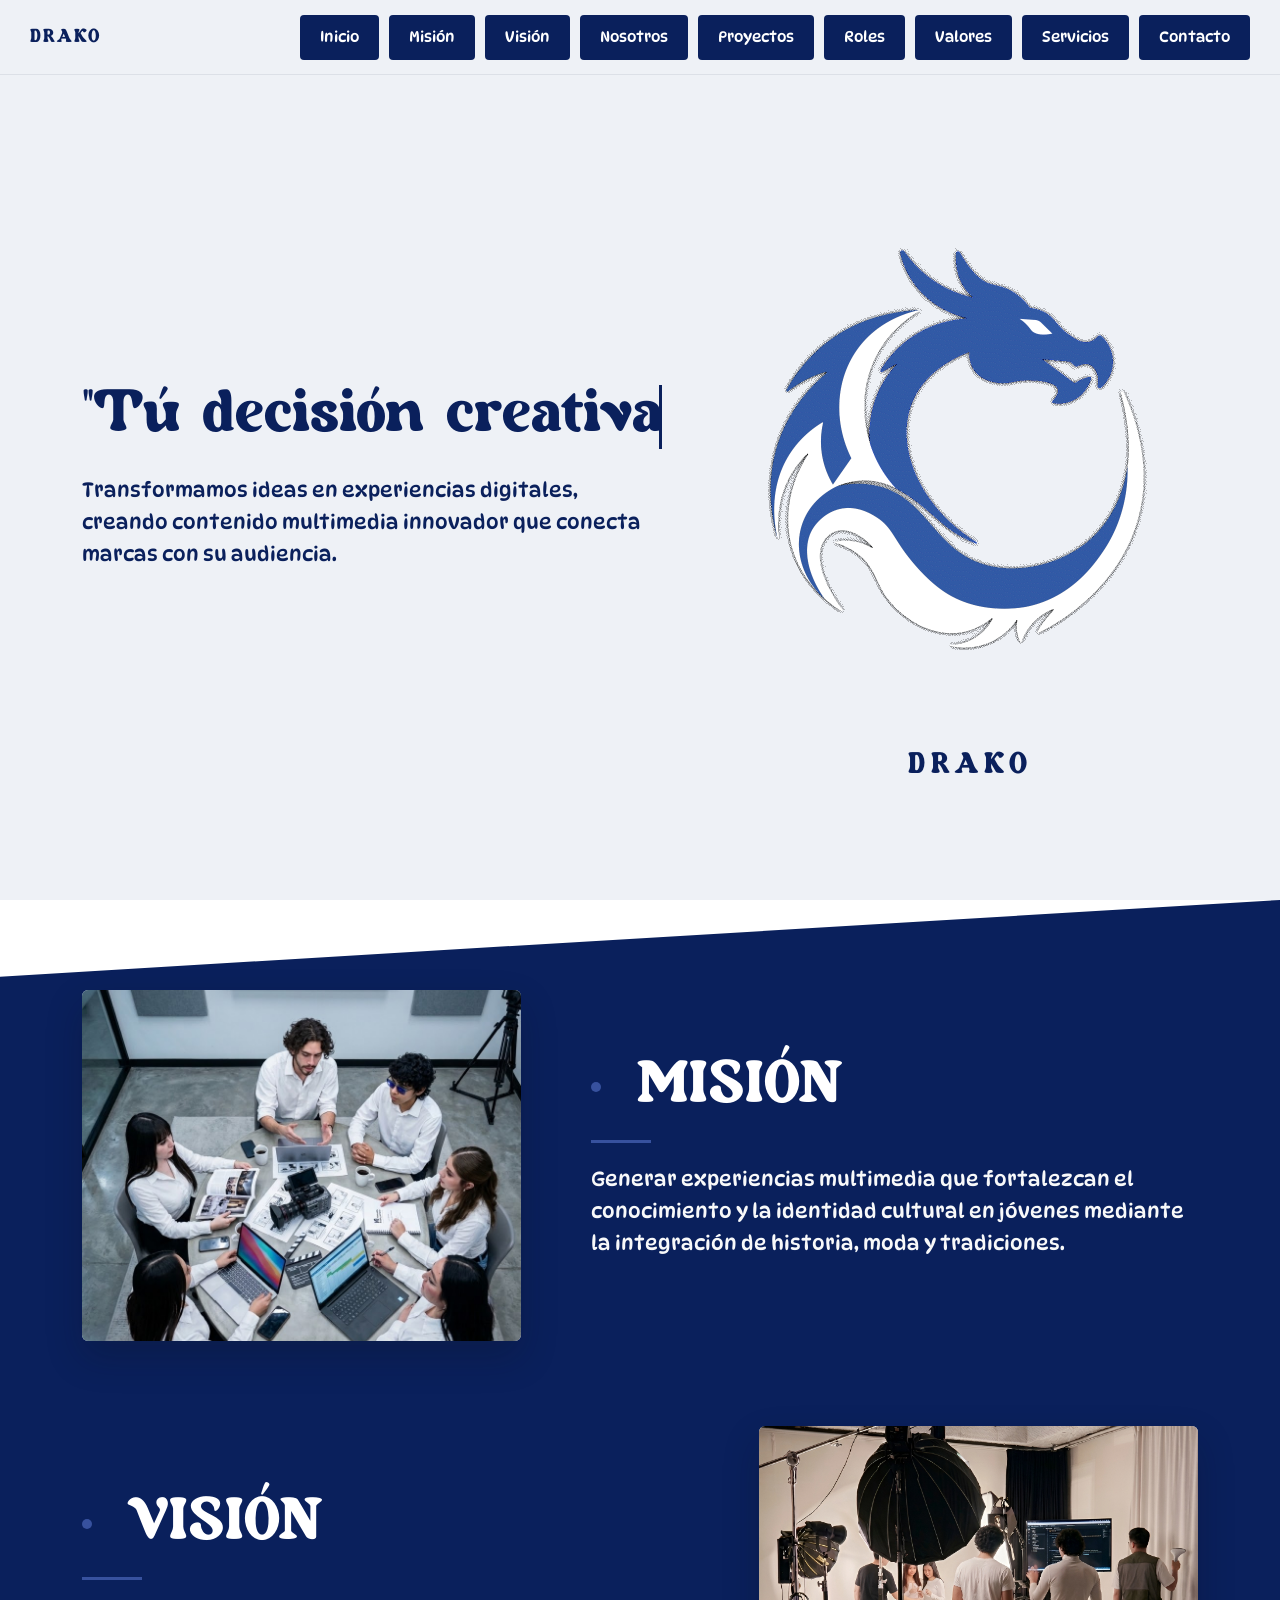
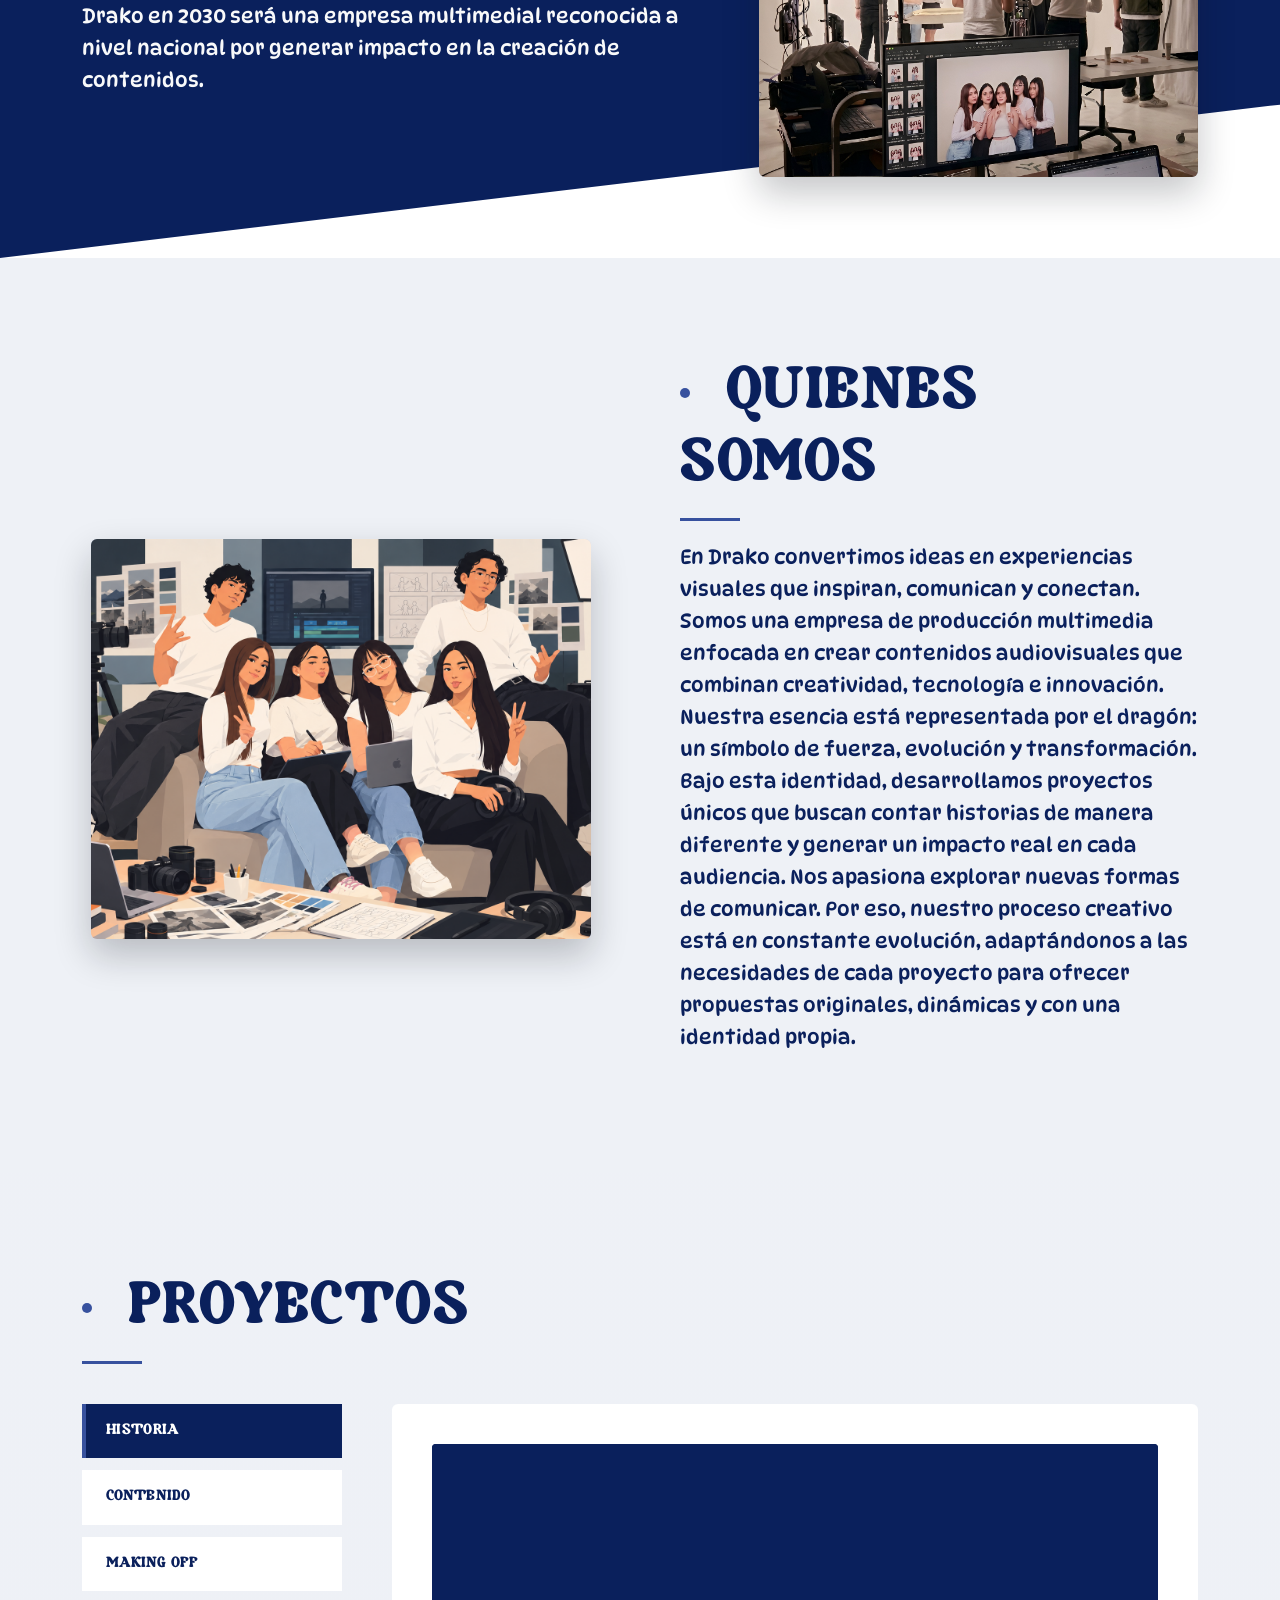
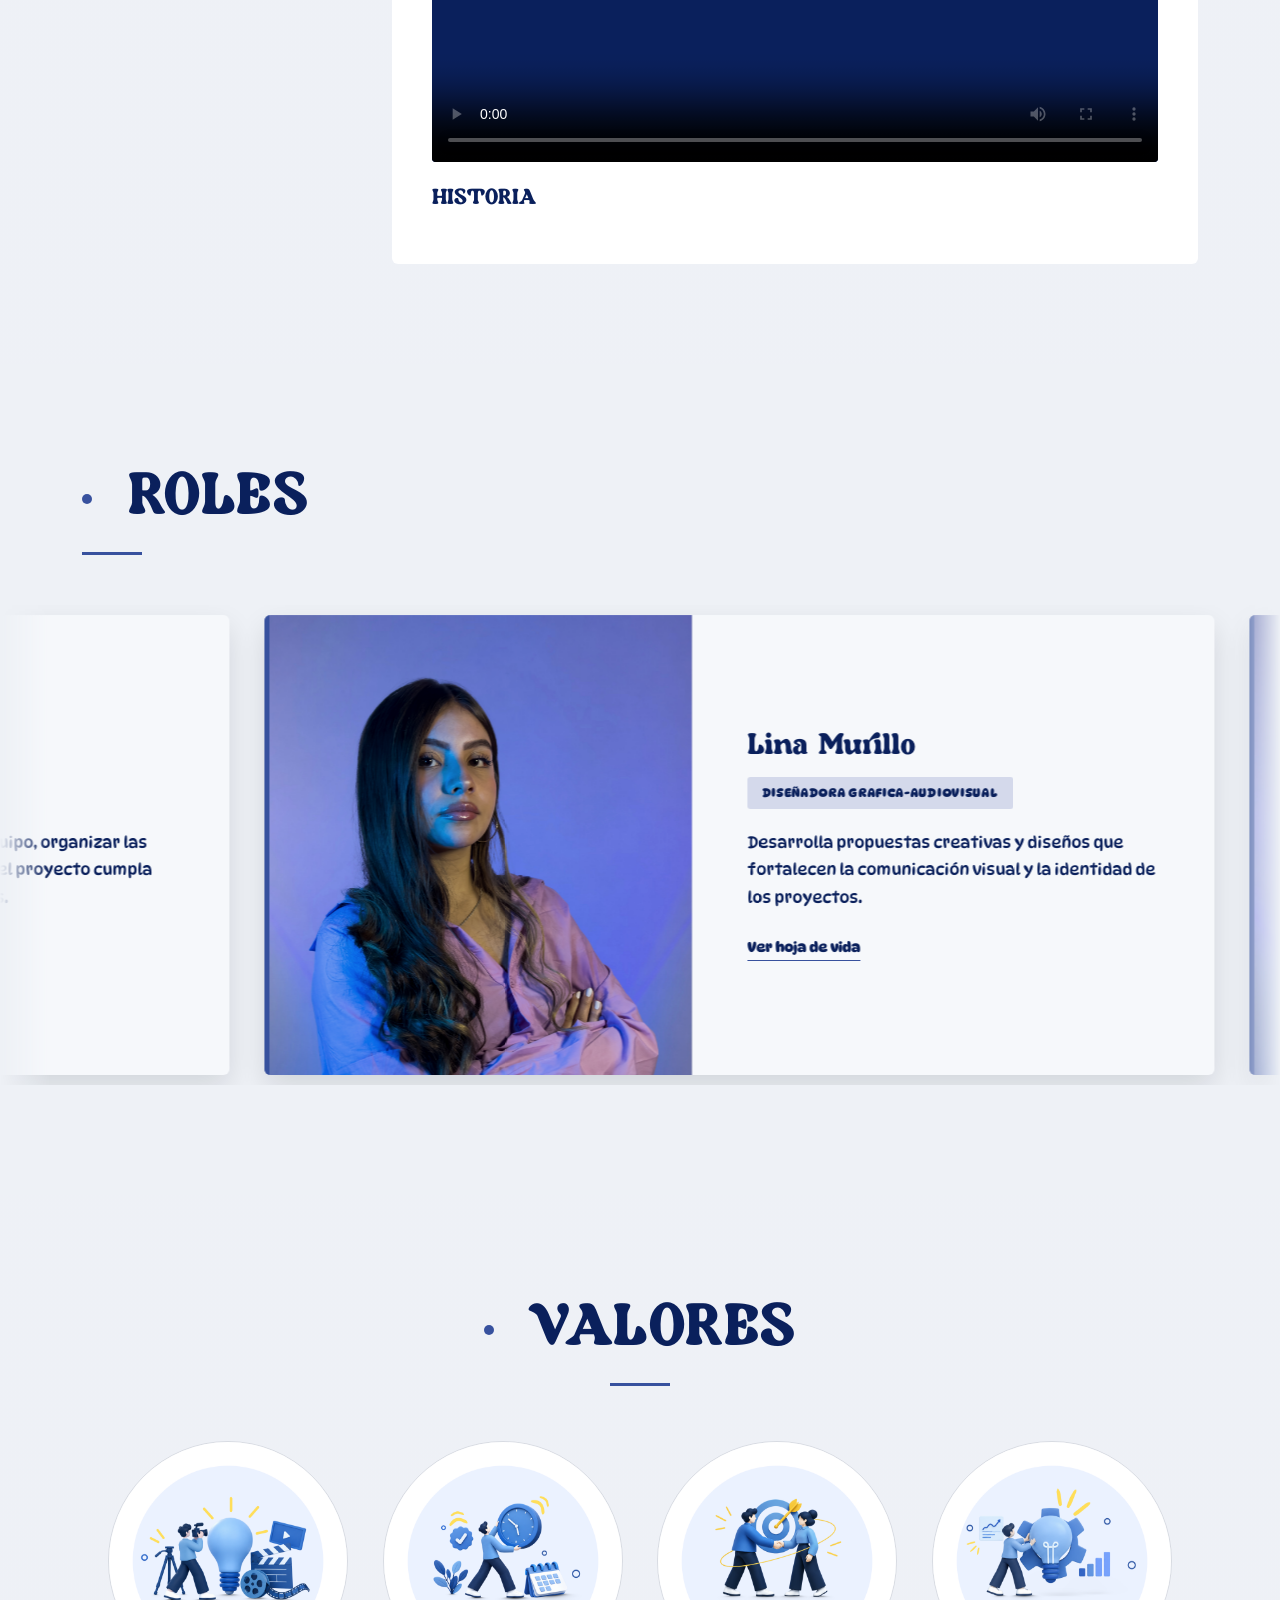
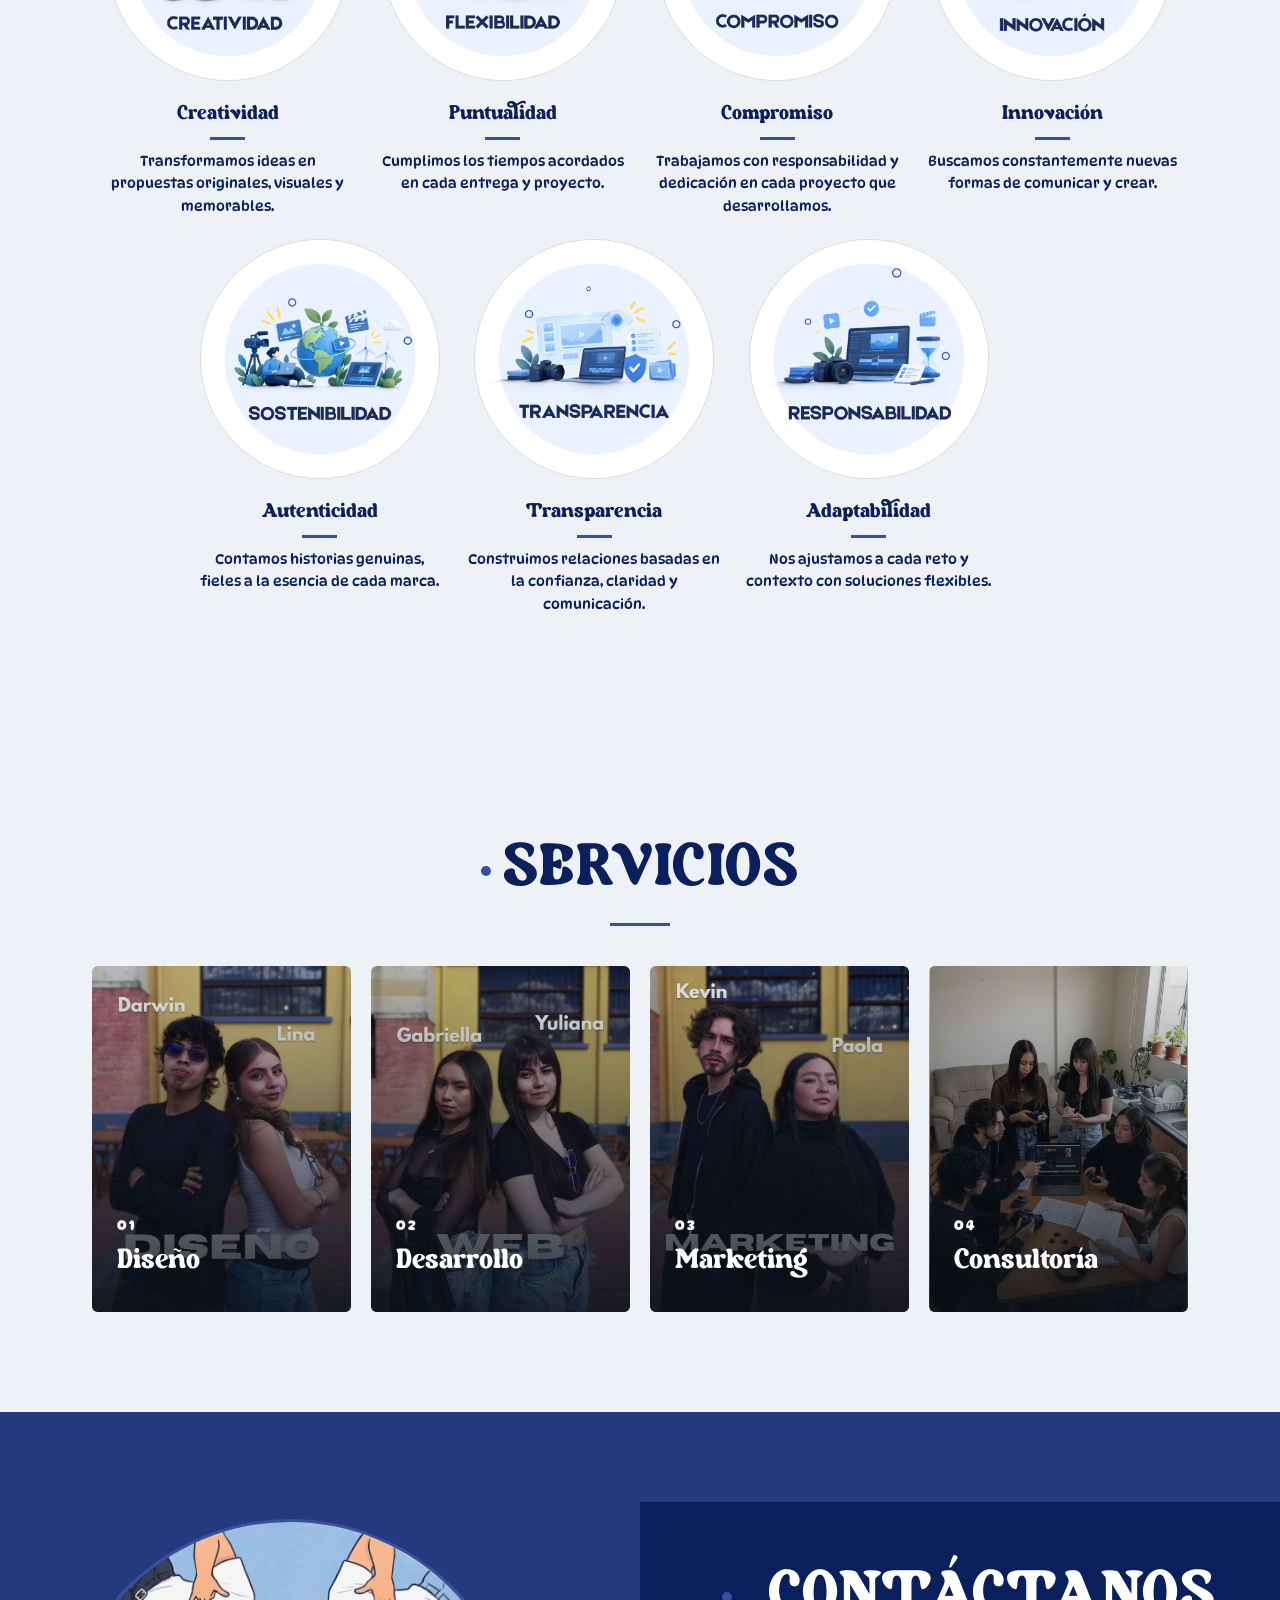
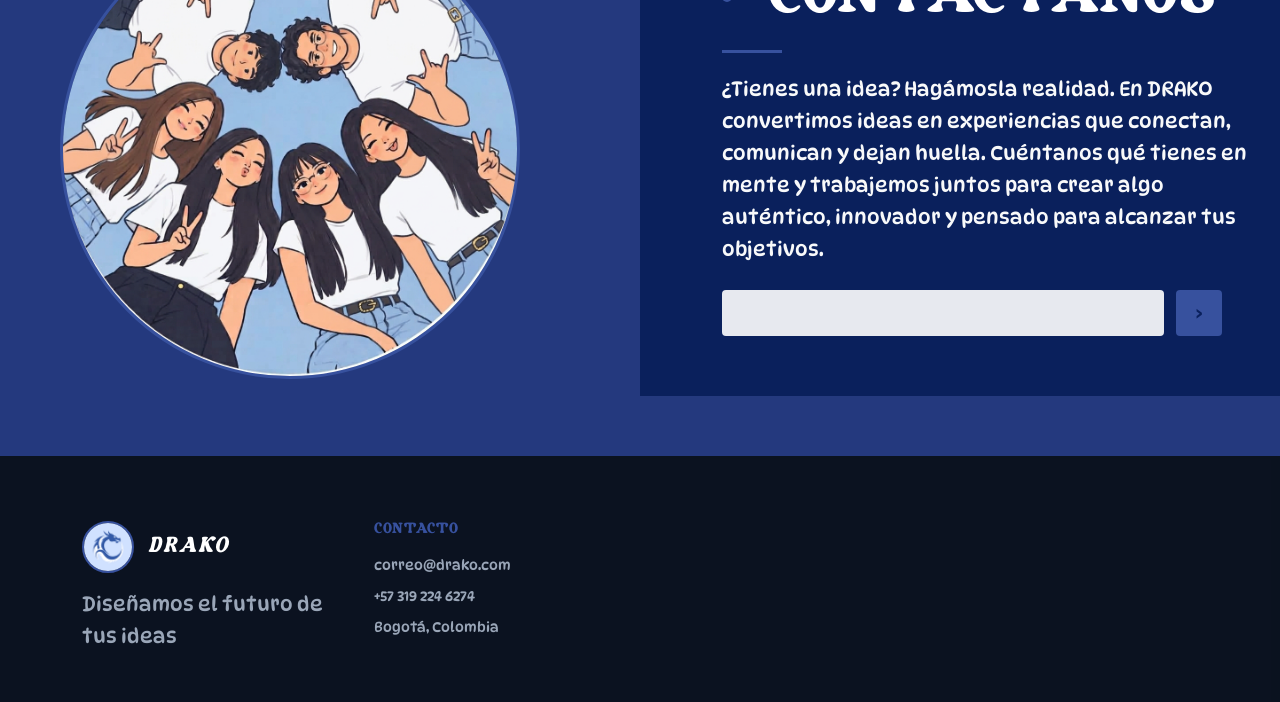
==== commit 564f405d: "Agrego links de videos desde release" ====
--- a/index.html
+++ b/index.html
@@ -205,17 +205,17 @@
                 <div class="proyecto-video-wrap">
 
                     <video class="proyecto-video is-active" data-project="historia" poster="img/portada-historia.jpg" controls playsinline preload="metadata">
-                        <source src="Videos/video 1.mp4.mp4" type="video/mp4">
+                        <source src="https://github.com/agenciadrako77/AgenciaDrako/releases/download/v1.0.0/video.1.MP4" type="video/mp4">
                         .
                     </video>
 
                     <video class="proyecto-video" data-project="contenido" poster="img/portada-contenido.jpg" controls playsinline preload="metadata">
-                        <source src="Videos/video 2.mp4.mp4" type="video/mp4">
+                        <source src="https://github.com/agenciadrako77/AgenciaDrako/releases/download/v1.0.0/video.2.mp4.mp4" type="video/mp4">
                      o.
                     </video>
 
                     <video class="proyecto-video" data-project="making-off" poster="img/portada-makingoff.jpg" controls playsinline preload="metadata">
-                        <source src="Videos/video 3.mp4.MP4" type="video/mp4">
+                        <source src="https://github.com/agenciadrako77/AgenciaDrako/releases/download/v1.0.0/video.3.mp4.MP4" type="video/mp4">
                        
                     </video>
 
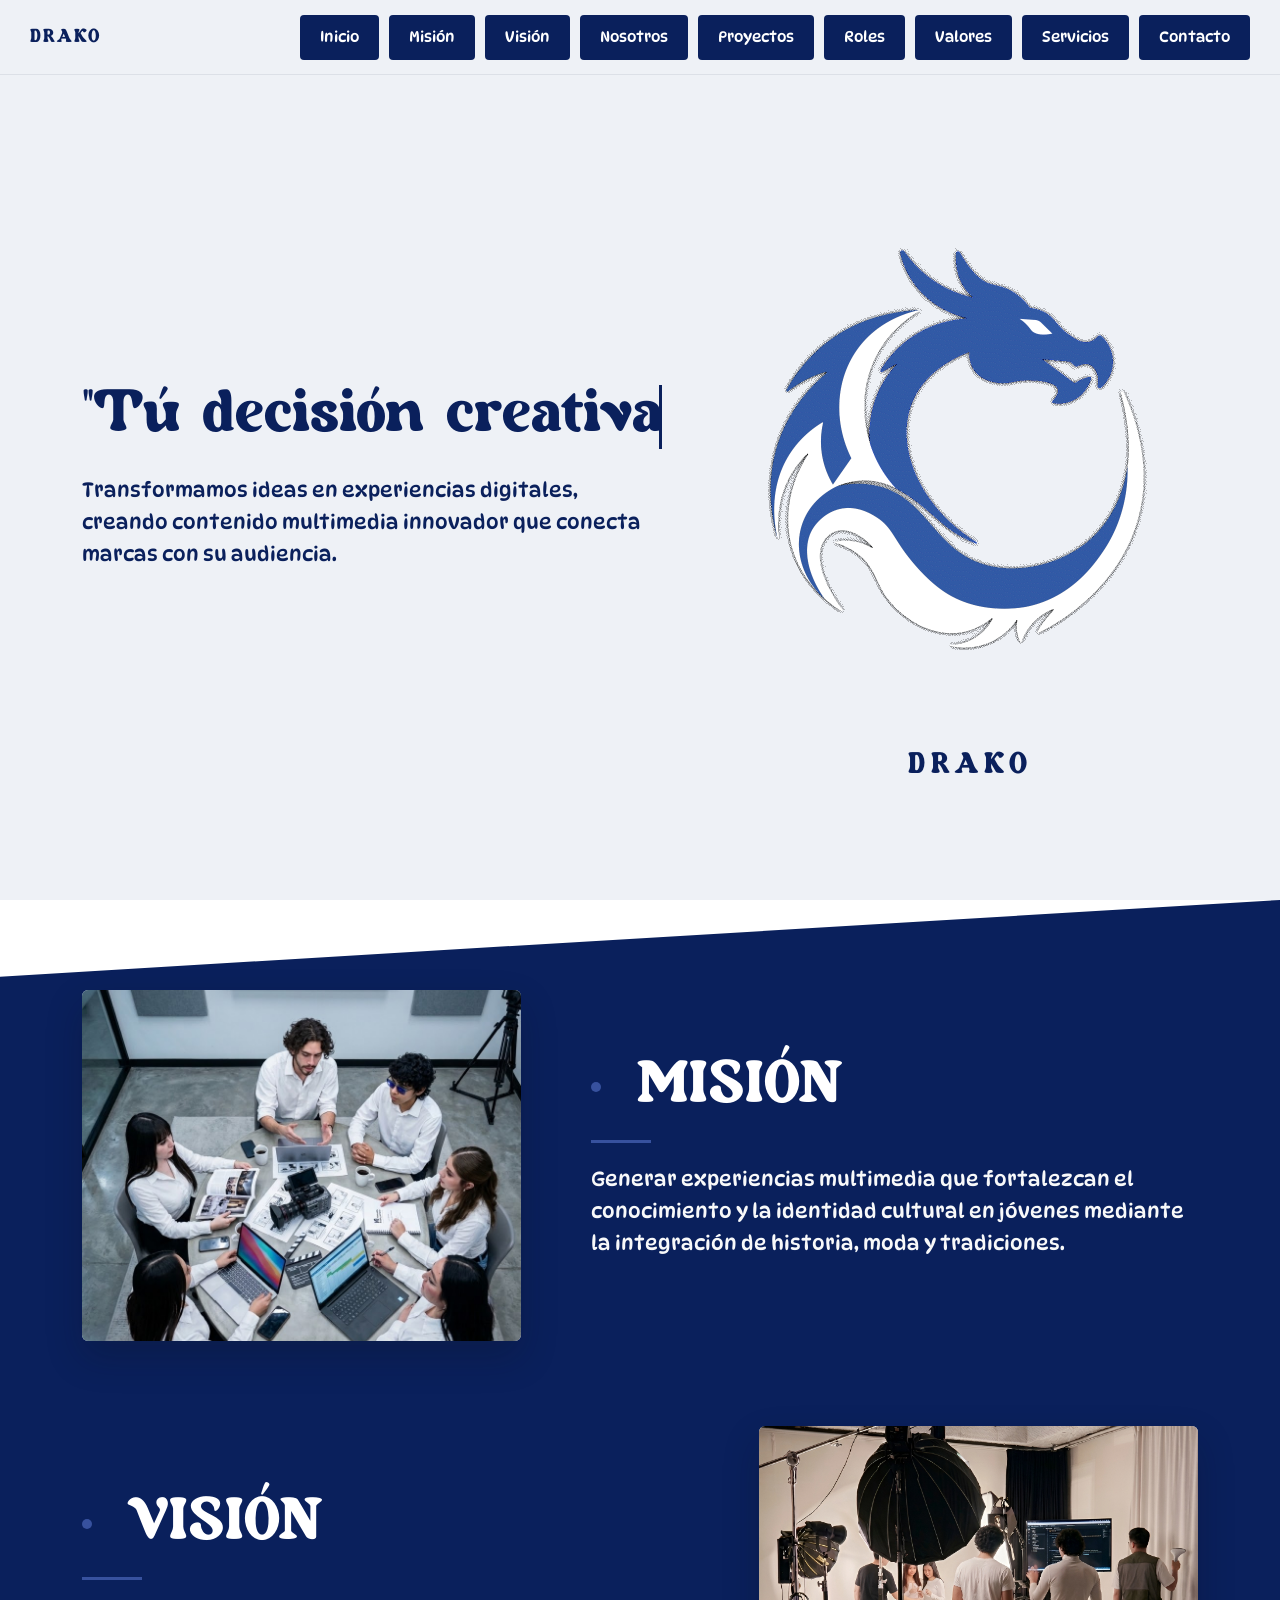
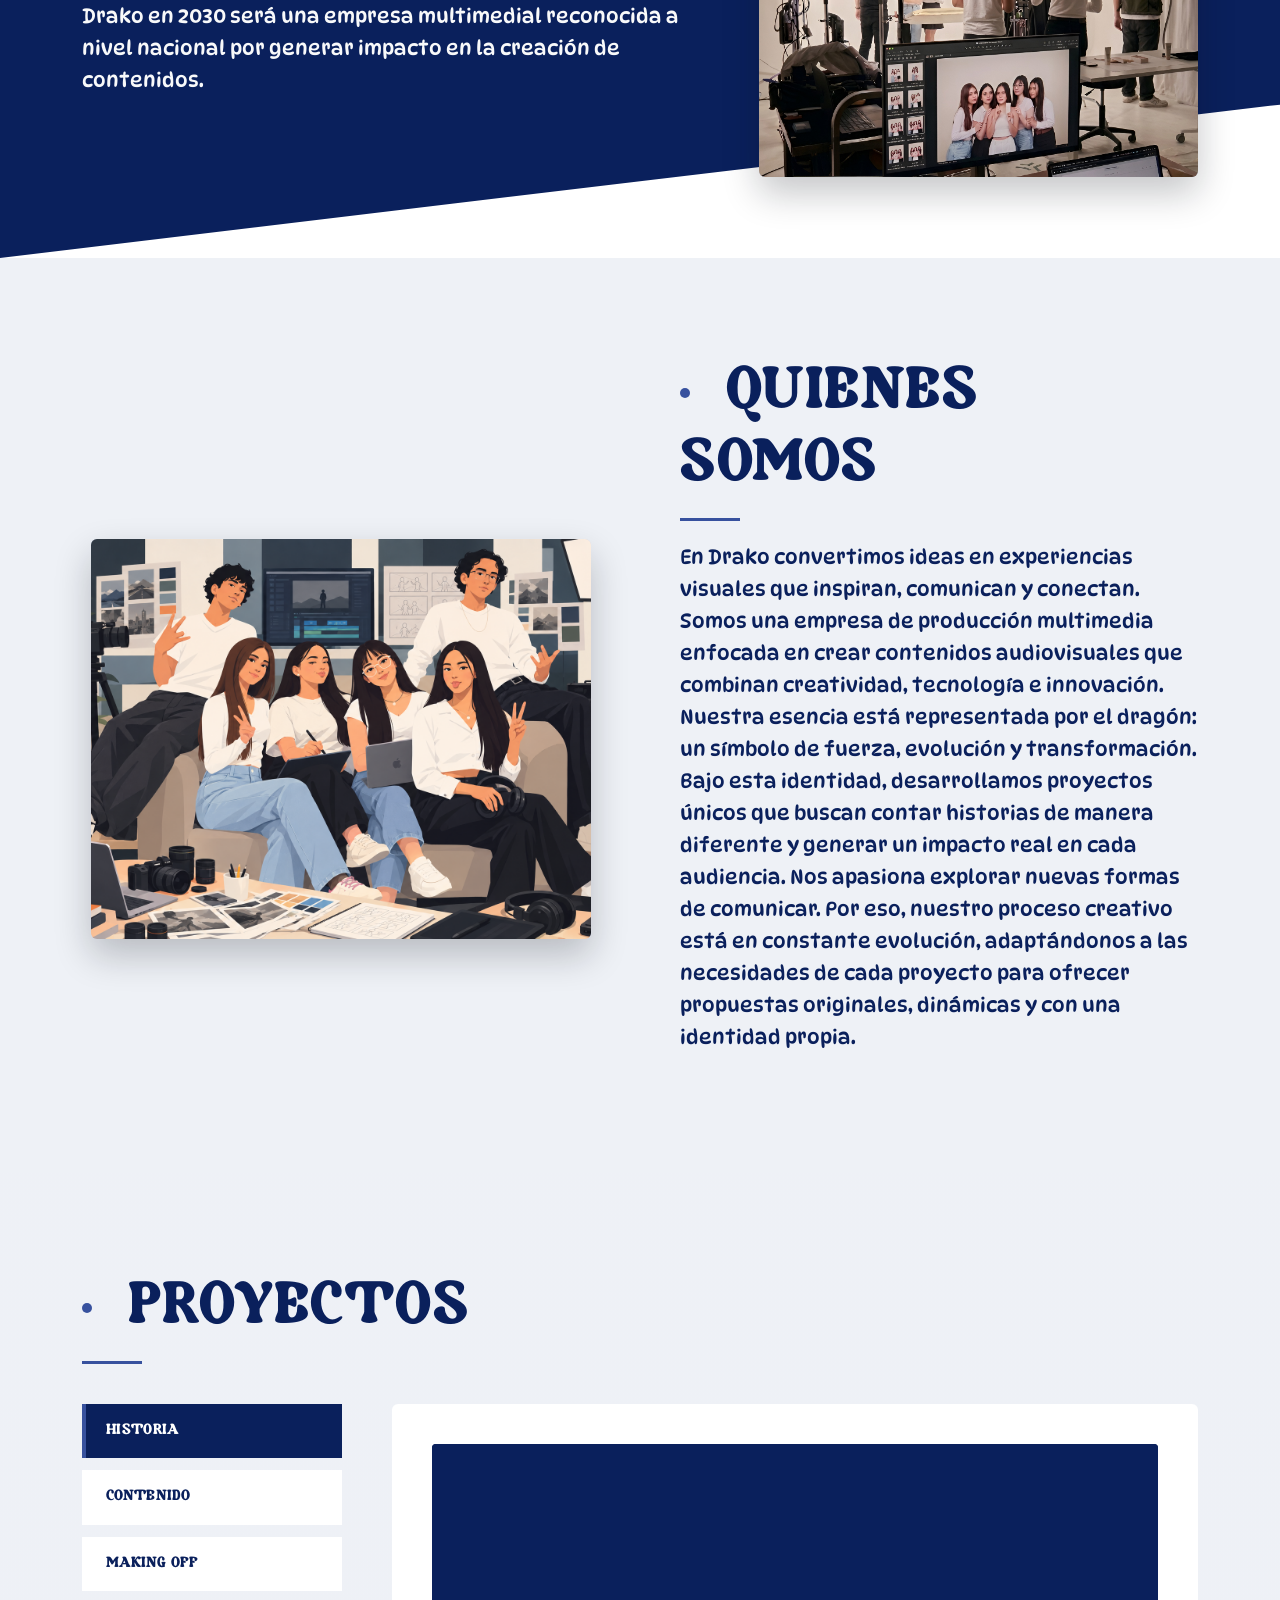
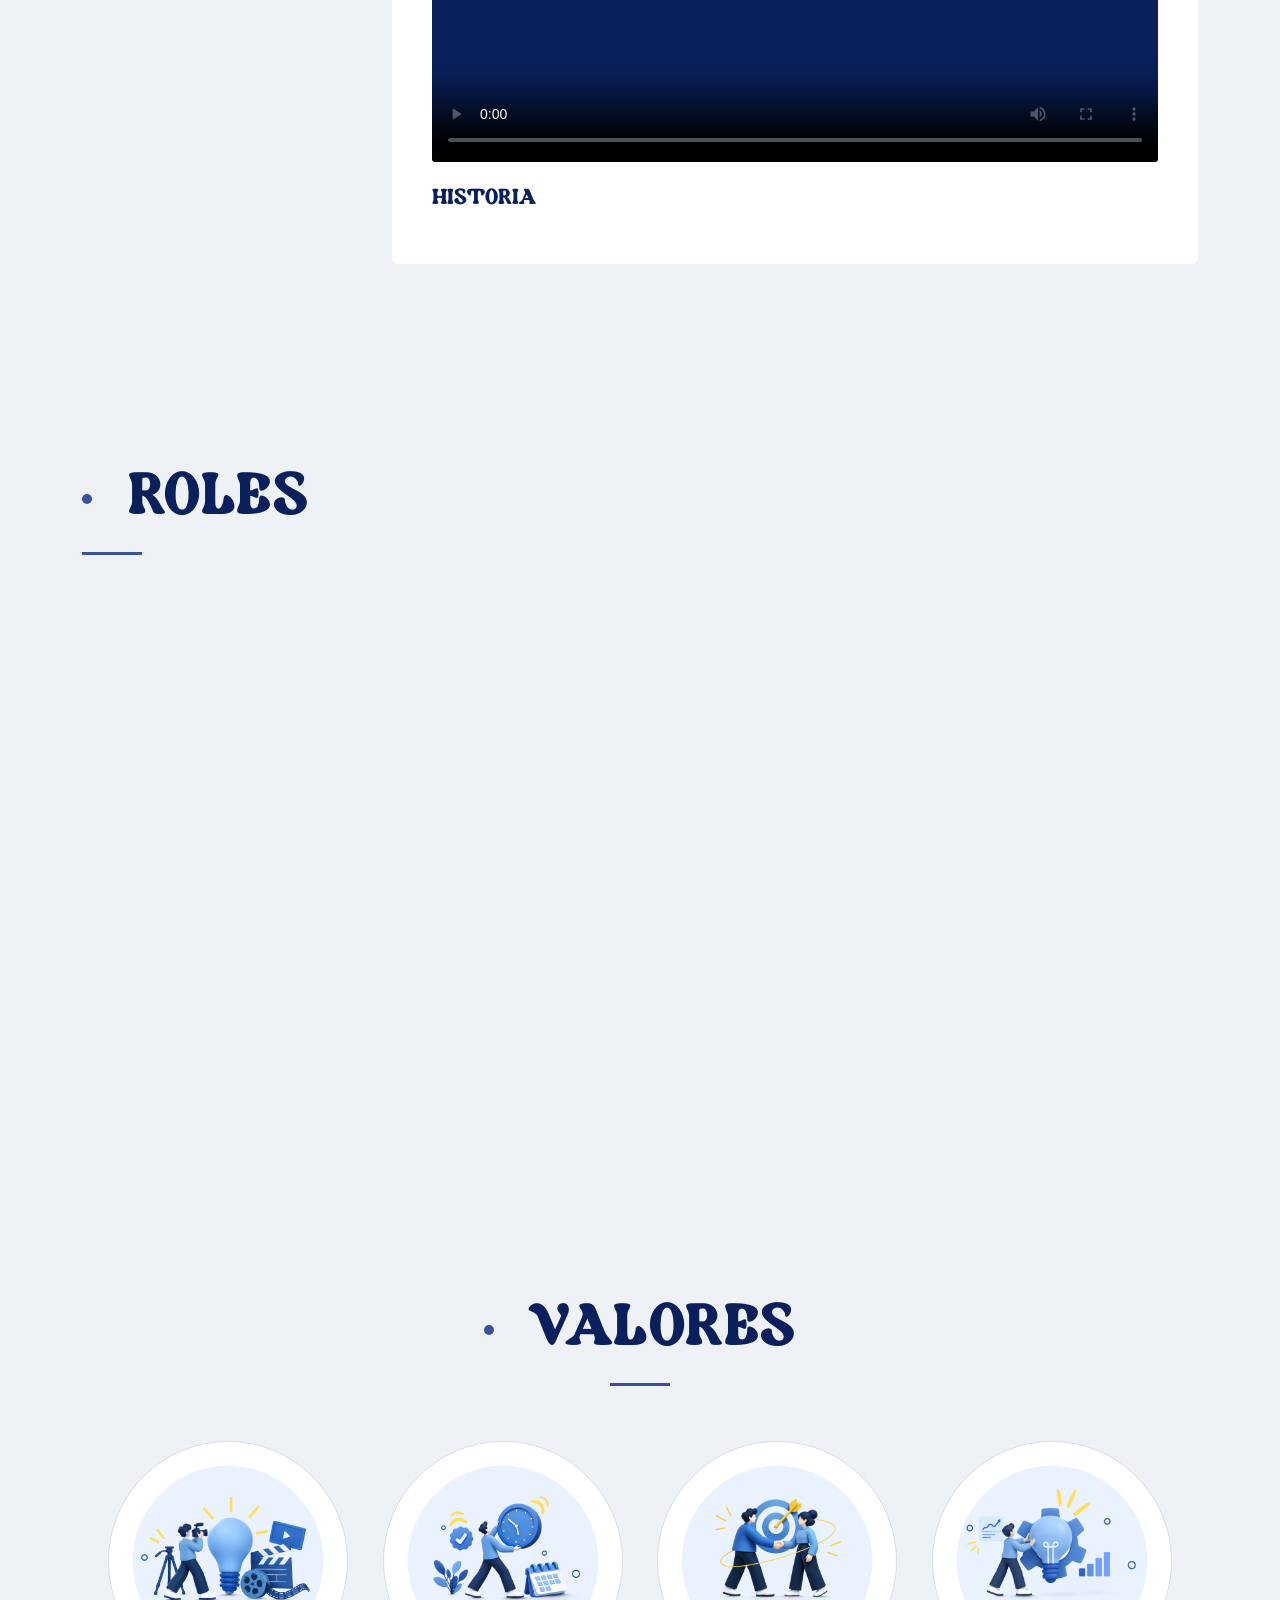
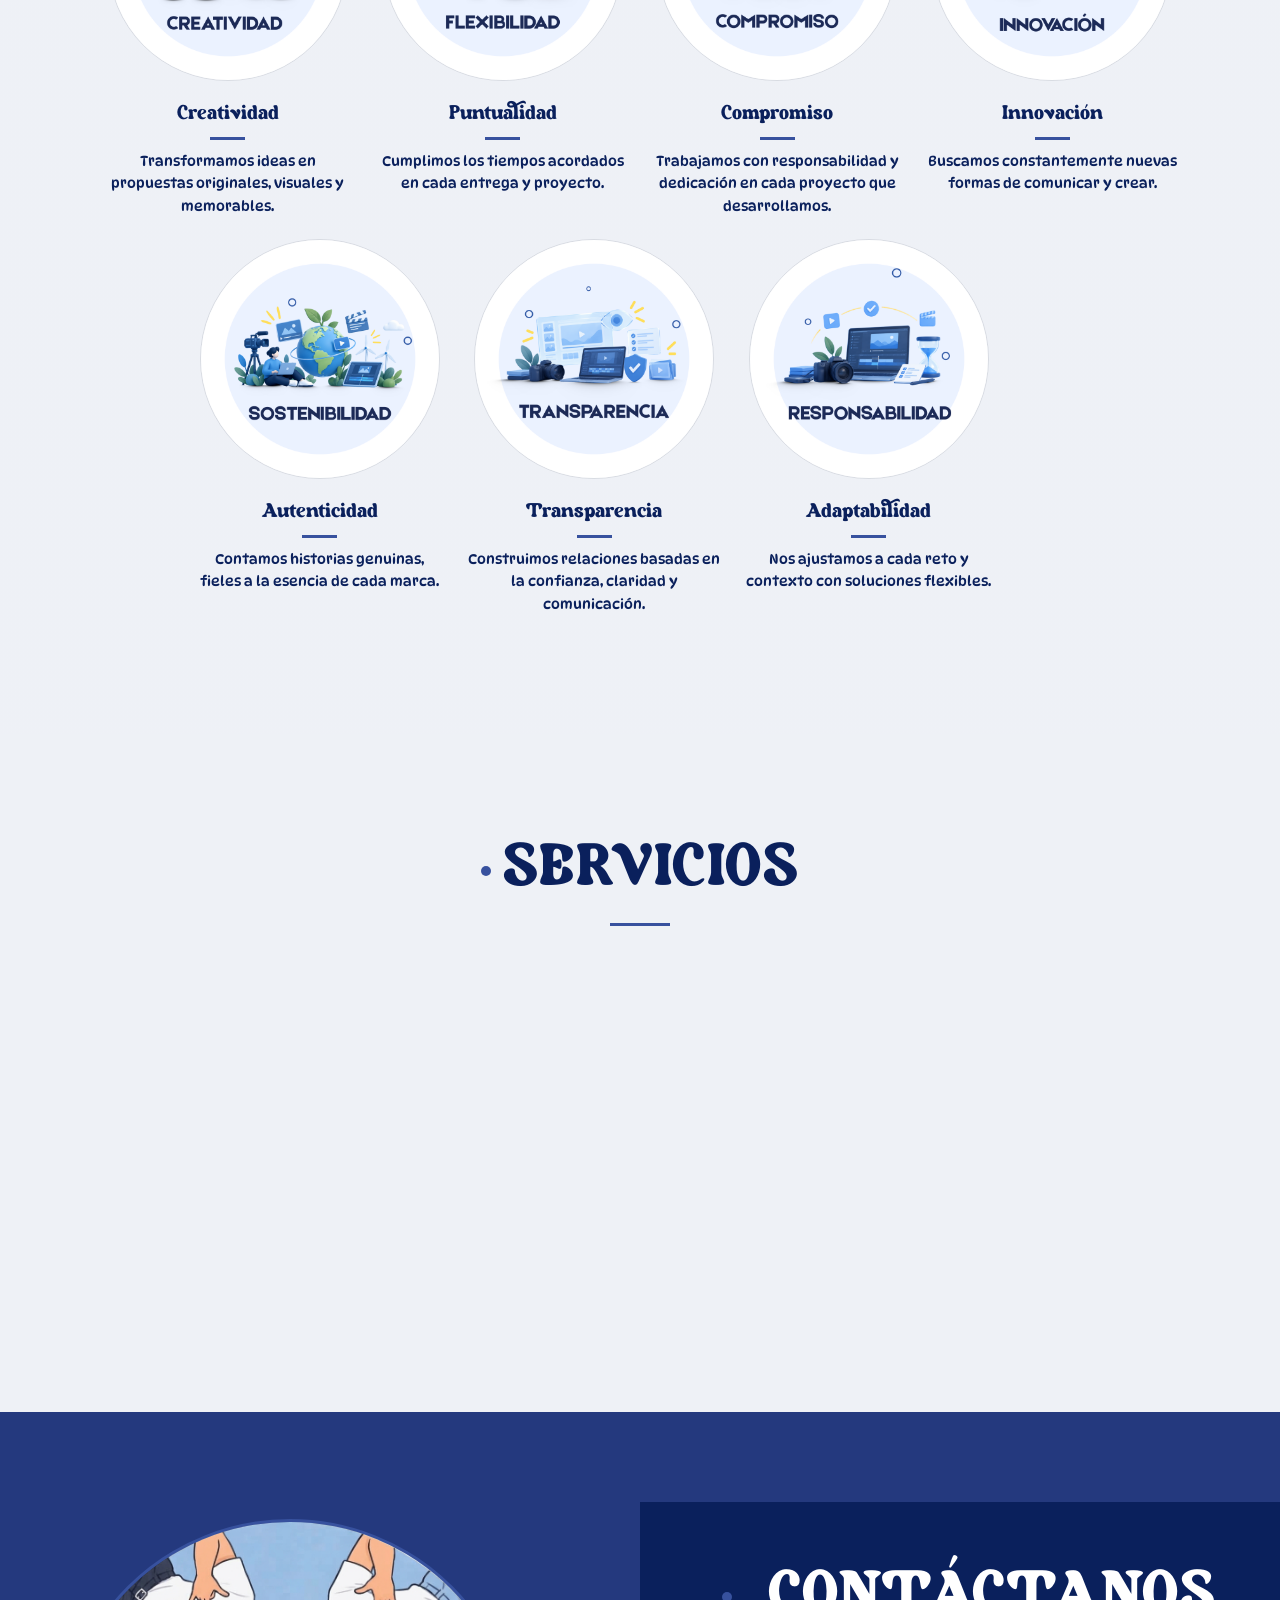
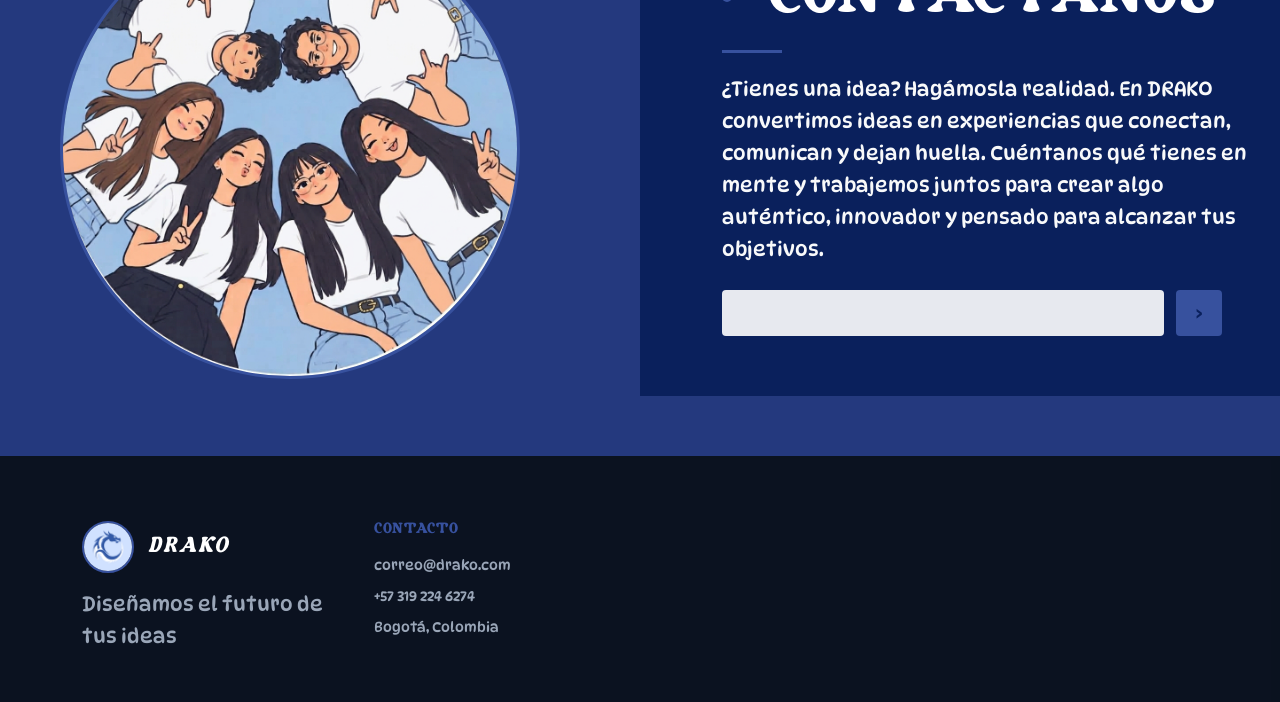
==== commit db93273d: "index corregido" ====
--- a/index.html
+++ b/index.html
@@ -195,7 +195,6 @@
                 <button class="proyecto-btn"
                         data-project="making-off"
                         data-title="Making Off"
-                "
                         role="tab" aria-selected="false">
                    MAKING OFF
                 </button>
@@ -204,19 +203,19 @@
             <div class="proyecto-panel">
                 <div class="proyecto-video-wrap">
 
+                    <!-- VIDEO 1: historia -->
                     <video class="proyecto-video is-active" data-project="historia" poster="img/portada-historia.jpg" controls playsinline preload="metadata">
                         <source src="https://github.com/agenciadrako77/AgenciaDrako/releases/download/v1.0.0/video.1.MP4" type="video/mp4">
-                        .
                     </video>
 
+                    <!-- VIDEO 2: contenido — CORREGIDO (antes: video.2.mp4.mp4) -->
                     <video class="proyecto-video" data-project="contenido" poster="img/portada-contenido.jpg" controls playsinline preload="metadata">
-                        <source src="https://github.com/agenciadrako77/AgenciaDrako/releases/download/v1.0.0/video.2.mp4.mp4" type="video/mp4">
-                     o.
+                        <source src="https://github.com/agenciadrako77/AgenciaDrako/releases/download/v1.0.0/video.2.mp4" type="video/mp4">
                     </video>
 
+                    <!-- VIDEO 3: making-off — CORREGIDO (antes: video.3.mp4.MP4) -->
                     <video class="proyecto-video" data-project="making-off" poster="img/portada-makingoff.jpg" controls playsinline preload="metadata">
-                        <source src="https://github.com/agenciadrako77/AgenciaDrako/releases/download/v1.0.0/video.3.mp4.MP4" type="video/mp4">
-                       
+                        <source src="https://github.com/agenciadrako77/AgenciaDrako/releases/download/v1.0.0/video.3.mp4" type="video/mp4">
                     </video>
 
                 </div>
@@ -253,7 +252,8 @@
                     <h5 class="role-name">Paola Bohorquez</h5>
                     <span class="role-position">Líder-Diseñadora </span>
                     <p class="role-bio">Se encarga de coordinar al equipo, organizar las actividades y supervisar que el proyecto cumpla con los objetivos establecidos.</p>
-                    <a class="role-cv" href="Cv/Hoja de vida Carolayn Bohorquez.pdf" target="_blank" rel="noopener">Ver hoja de vida</a>
+                    <!-- PDF CORREGIDO: sin espacios ni paréntesis -->
+                    <a class="role-cv" href="Cv/hoja-vida-carolayn.pdf" target="_blank" rel="noopener">Ver hoja de vida</a>
                 </div>
             </div>
 
@@ -265,7 +265,8 @@
                     <h5 class="role-name">Lina Murillo</h5>
                     <span class="role-position">Diseñadora Grafica-Audiovisual</span>
                     <p class="role-bio">Desarrolla propuestas creativas y diseños que fortalecen la comunicación visual y la identidad de los proyectos.</p>
-                    <a class="role-cv" href="Cv/Hoja de vida  Lina Murillo.pdf (1) (1).pdf" target="_blank" rel="noopener">Ver hoja de vida</a>
+                    <!-- PDF CORREGIDO: sin espacios ni paréntesis -->
+                    <a class="role-cv" href="Cv/hoja-vida-lina.pdf" target="_blank" rel="noopener">Ver hoja de vida</a>
                 </div>
             </div>
 
@@ -277,7 +278,8 @@
                     <h5 class="role-name">Yuliana Estanislao</h5>
                     <span class="role-position">Líder de Web</span>
                     <p class="role-bio">Supervisa el desarrollo y funcionamiento del sitio web, asegurando una navegación atractiva, funcional y fácil de usar.</p>
-                    <a class="role-cv" href="Cv/Hoja de vida Yuliana Estanislao.pdf" target="_blank" rel="noopener">Ver hoja de vida</a>
+                    <!-- PDF CORREGIDO: sin espacios -->
+                    <a class="role-cv" href="Cv/hoja-vida-yuliana.pdf" target="_blank" rel="noopener">Ver hoja de vida</a>
                 </div>
             </div>
             <div class="role-card">
@@ -288,7 +290,8 @@
                     <h5 class="role-name">Kevin Jimenez </h5>
                     <span class="role-position">Líder de Marketing</span>
                     <p class="role-bio">Planifica y desarrolla estrategias para promocionar los proyectos, fortalecer la marca y conectar con el público objetivo.</p>
-                    <a class="role-cv" href="Cv/Hoja de vida Kevin Jimenez .pdf (1).pdf" target="_blank" rel="noopener">Ver hoja de vida</a>
+                    <!-- PDF CORREGIDO: sin espacios ni paréntesis -->
+                    <a class="role-cv" href="Cv/hoja-vida-kevin.pdf" target="_blank" rel="noopener">Ver hoja de vida</a>
                 </div>
             </div>
             <div class="role-card">
@@ -299,7 +302,8 @@
                     <h5 class="role-name">Darwin Higua</h5>
                     <span class="role-position">Cámara-Diseñador  </span>
                     <p class="role-bio">Se encarga de realizar la captura de imágenes y videos, cuidando el encuadre, la iluminación, los movimientos y la calidad visual para transmitir correctamente la idea del proyecto.</p>
-                    <a class="role-cv" href="Cv/Hoja de vida Darwin Higua.pdf" target="_blank" rel="noopener">Ver hoja de vida</a>
+                    <!-- PDF CORREGIDO: sin espacios -->
+                    <a class="role-cv" href="Cv/hoja-vida-darwin.pdf" target="_blank" rel="noopener">Ver hoja de vida</a>
                 </div>
             </div>
             <div class="role-card">
@@ -310,7 +314,8 @@
                     <h5 class="role-name">Heylin Gaitan</h5>
                     <span class="role-position">Codigo en Web</span>
                     <p class="role-bio">Se encarga de escribir y organizar el código necesario para desarrollar las funciones, la estructura y la interactividad del sitio web.</p>
-                    <a class="role-cv" href="Cv/Hoja de Vida Heylin Gabriella Gaitan Garcia.pdf" target="_blank" rel="noopener">Ver hoja de vida</a>
+                    <!-- PDF CORREGIDO: sin espacios -->
+                    <a class="role-cv" href="Cv/hoja-vida-gabriella.pdf" target="_blank" rel="noopener">Ver hoja de vida</a>
                 </div>
             </div>
         </div>
@@ -353,10 +358,6 @@
 
             </article>
 
-            <!-- NOTA: el ícono usado aquí (Valores/FLEXIBIDAD.png) es el que
-                 existía en el proyecto; el manual pide "Puntualidad", que no
-                 tiene un ícono propio todavía. Reemplázalo cuando tengas el
-                 ícono correcto (por ejemplo Valores/PUNTUALIDAD.png). -->
             <article class="valor-card">
 
                 <div class="valor-circle">
@@ -408,10 +409,6 @@
 
             </article>
 
-            <!-- NOTA: el ícono usado aquí (Valores/SOSTENIBILIDAD.png) es el
-                 que existía en el proyecto; el manual pide "Autenticidad",
-                 que no tiene un ícono propio todavía. Reemplázalo cuando
-                 tengas el ícono correcto (por ejemplo Valores/AUTENTICIDAD.png). -->
             <article class="valor-card">
 
                 <div class="valor-circle">
@@ -446,10 +443,6 @@
 
             </article>
 
-            <!-- NOTA: el ícono usado aquí (Valores/RESPONSABILIDAD.png) es el
-                 que existía en el proyecto; el manual pide "Adaptabilidad",
-                 que no tiene un ícono propio todavía. Reemplázalo cuando
-                 tengas el ícono correcto (por ejemplo Valores/ADAPTABILIDAD.png). -->
             <article class="valor-card">
 
                 <div class="valor-circle">
@@ -663,4 +656,4 @@
 <script src="js/script.js"></script>
 
 </body>
-</html>+</html>
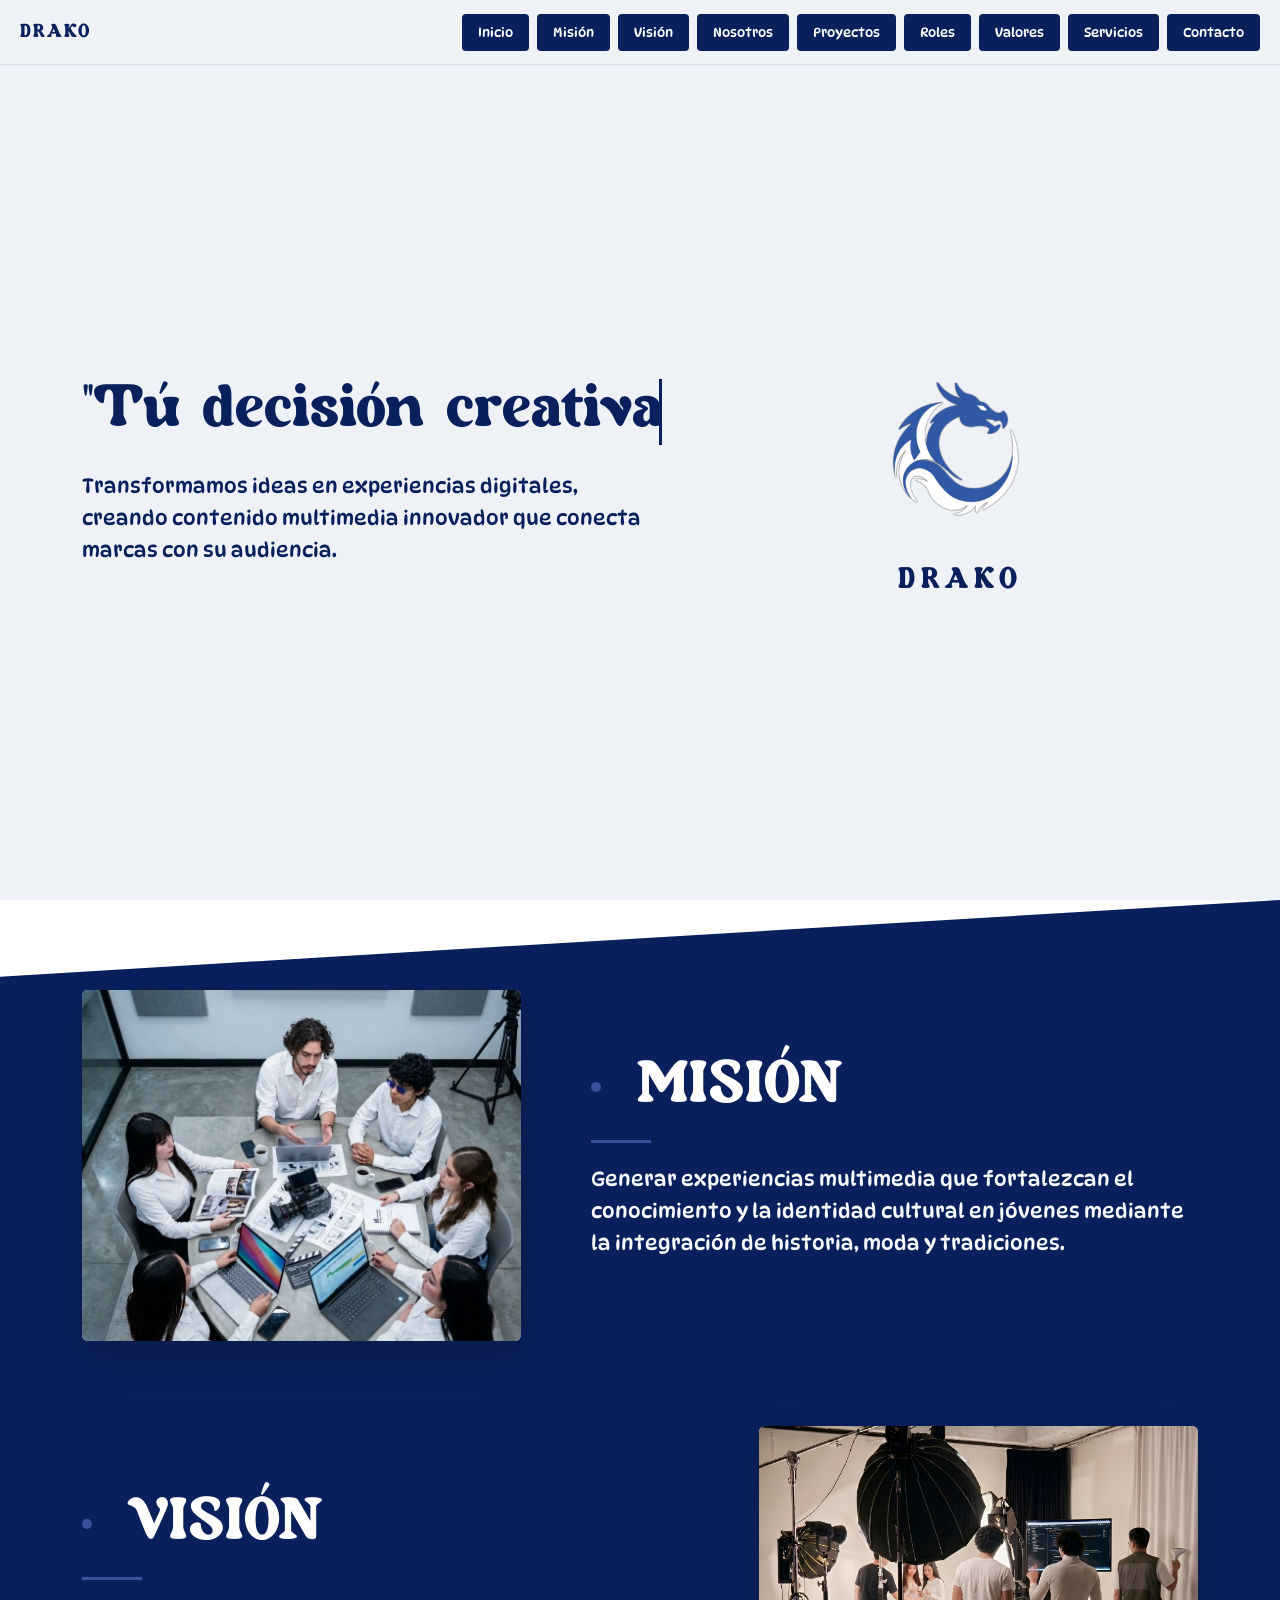
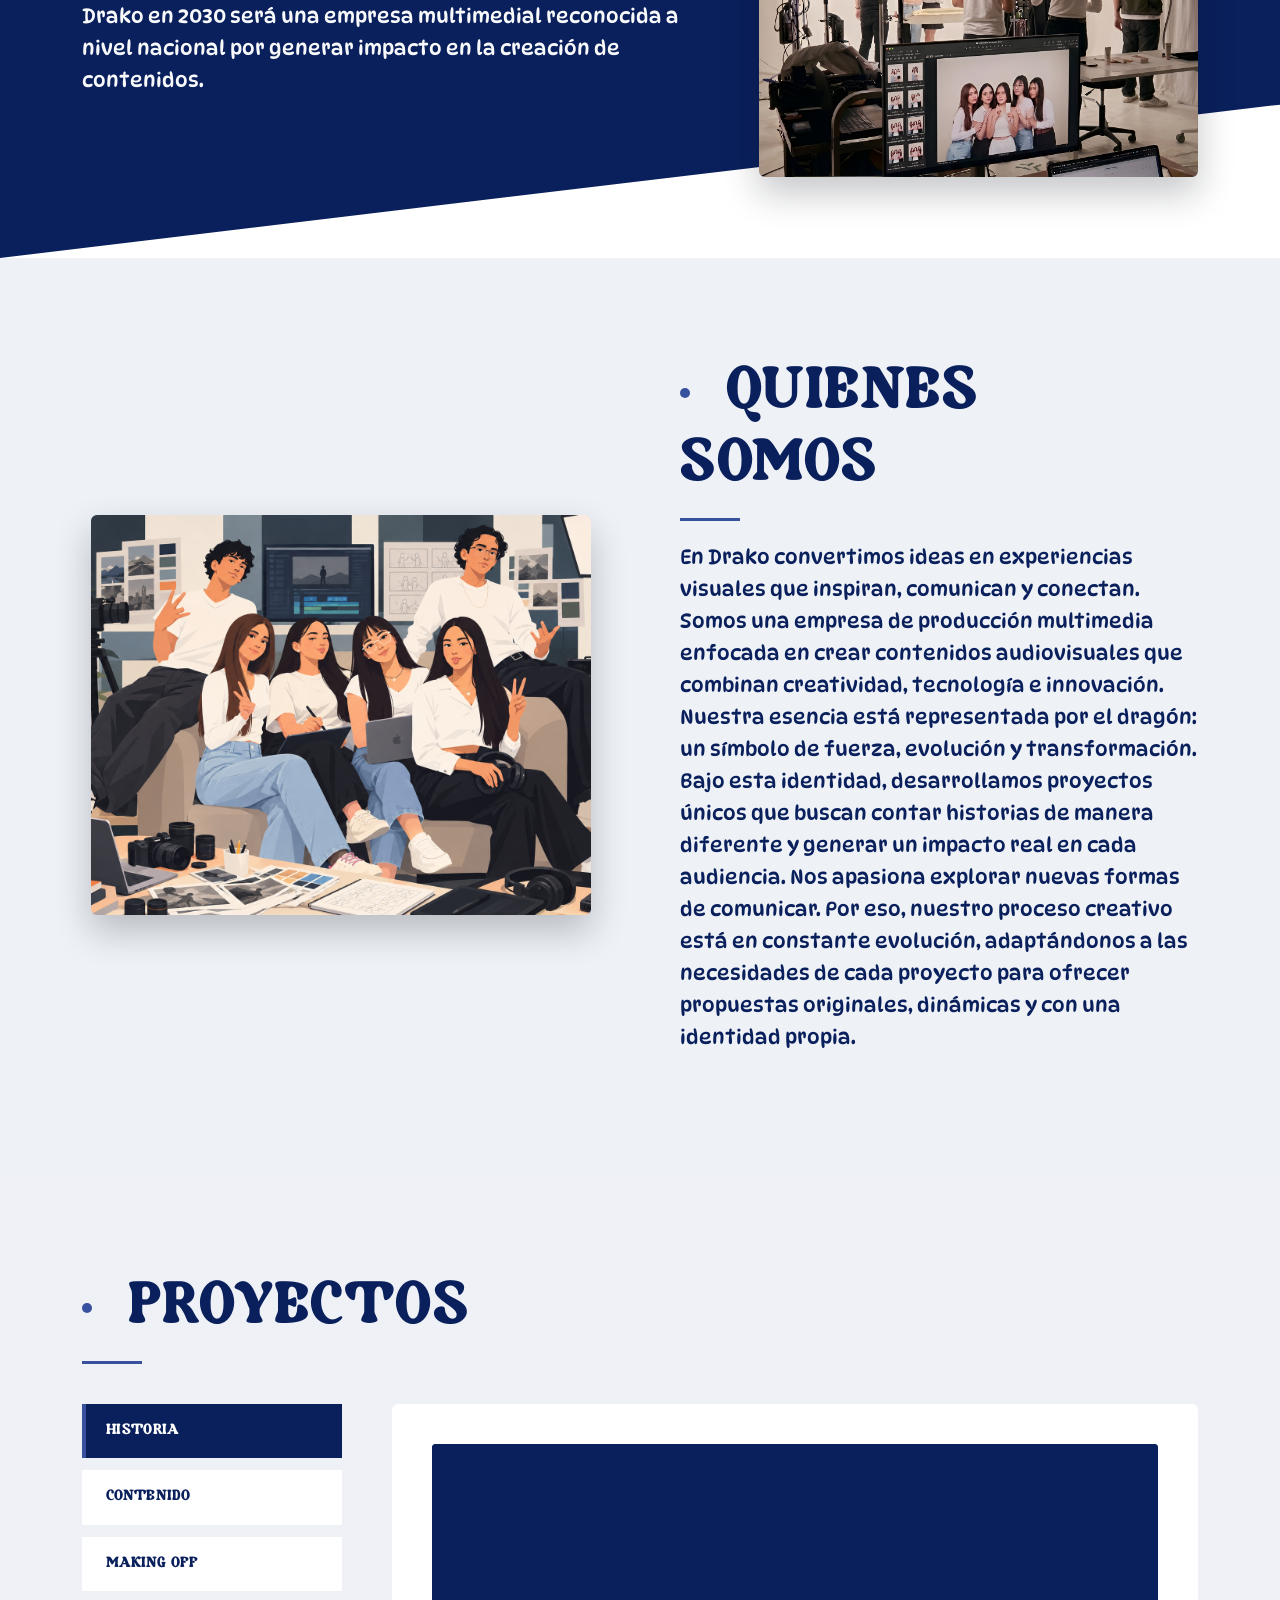
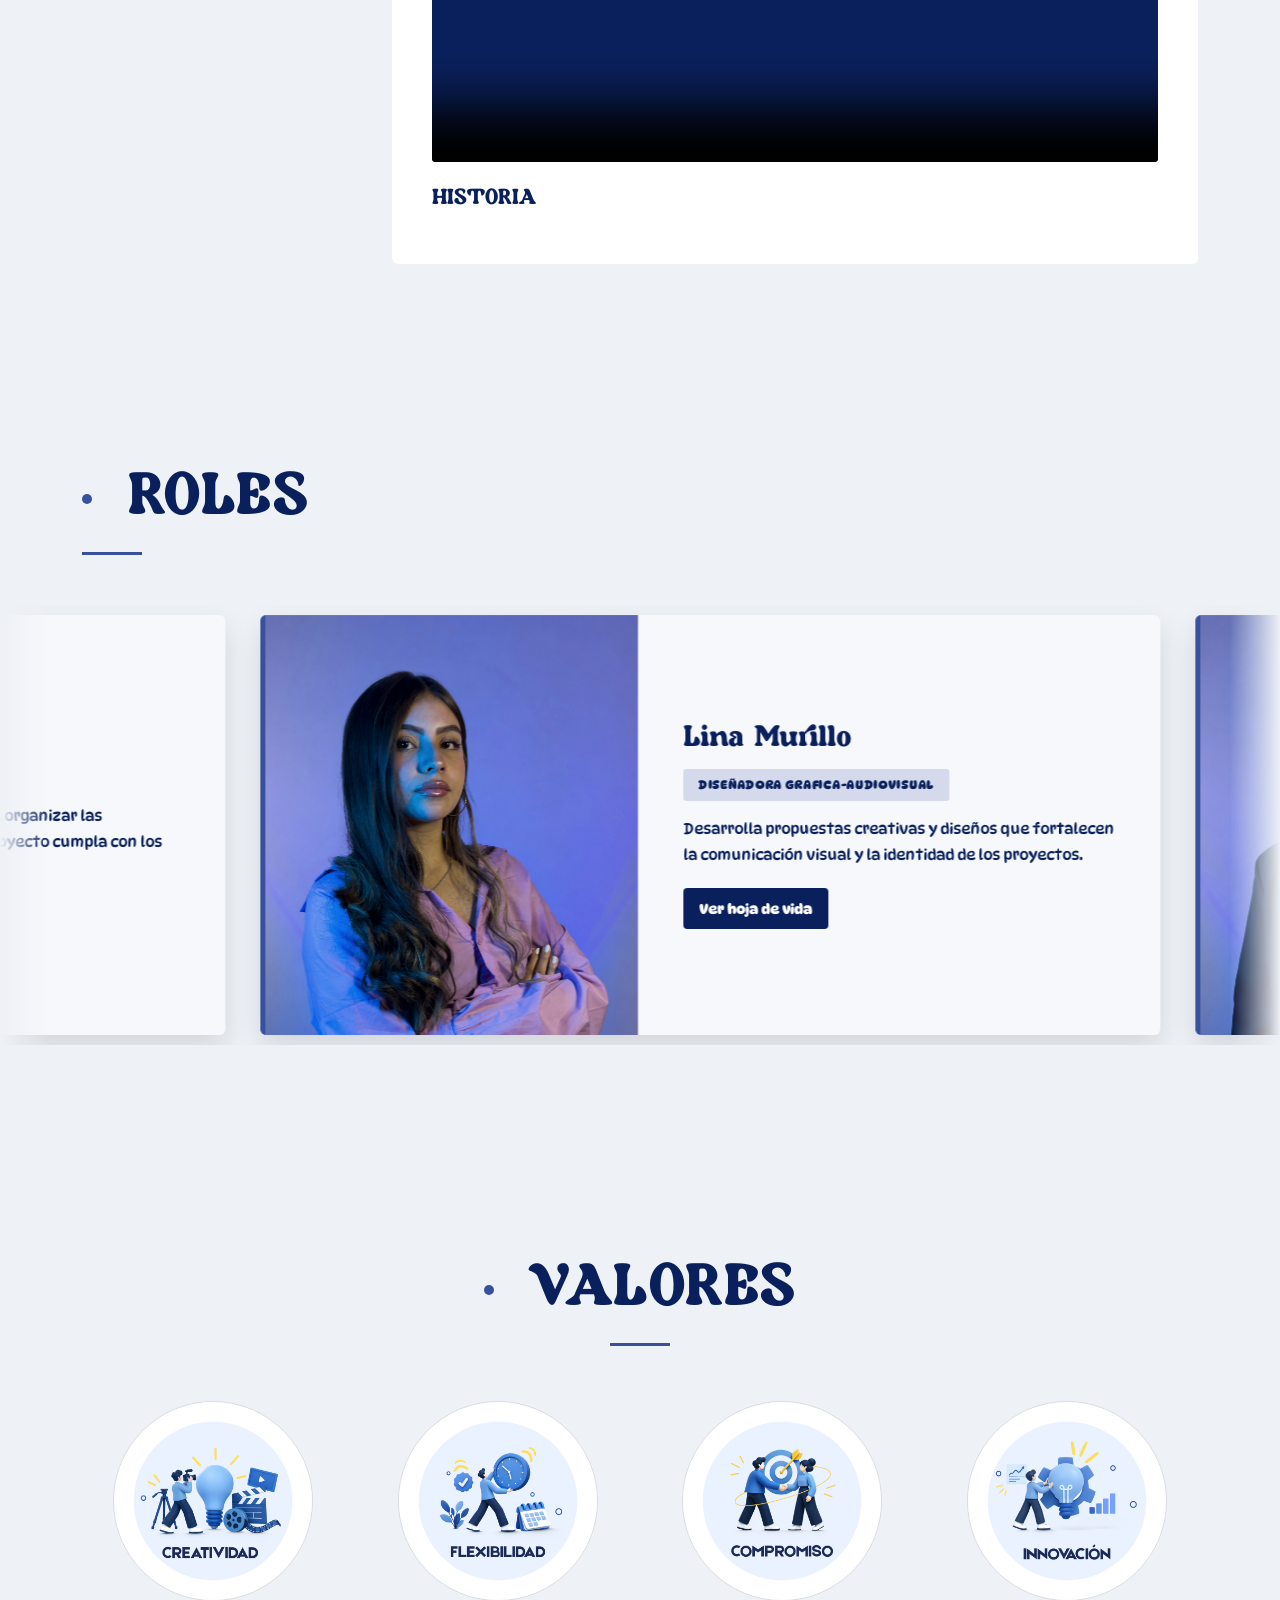
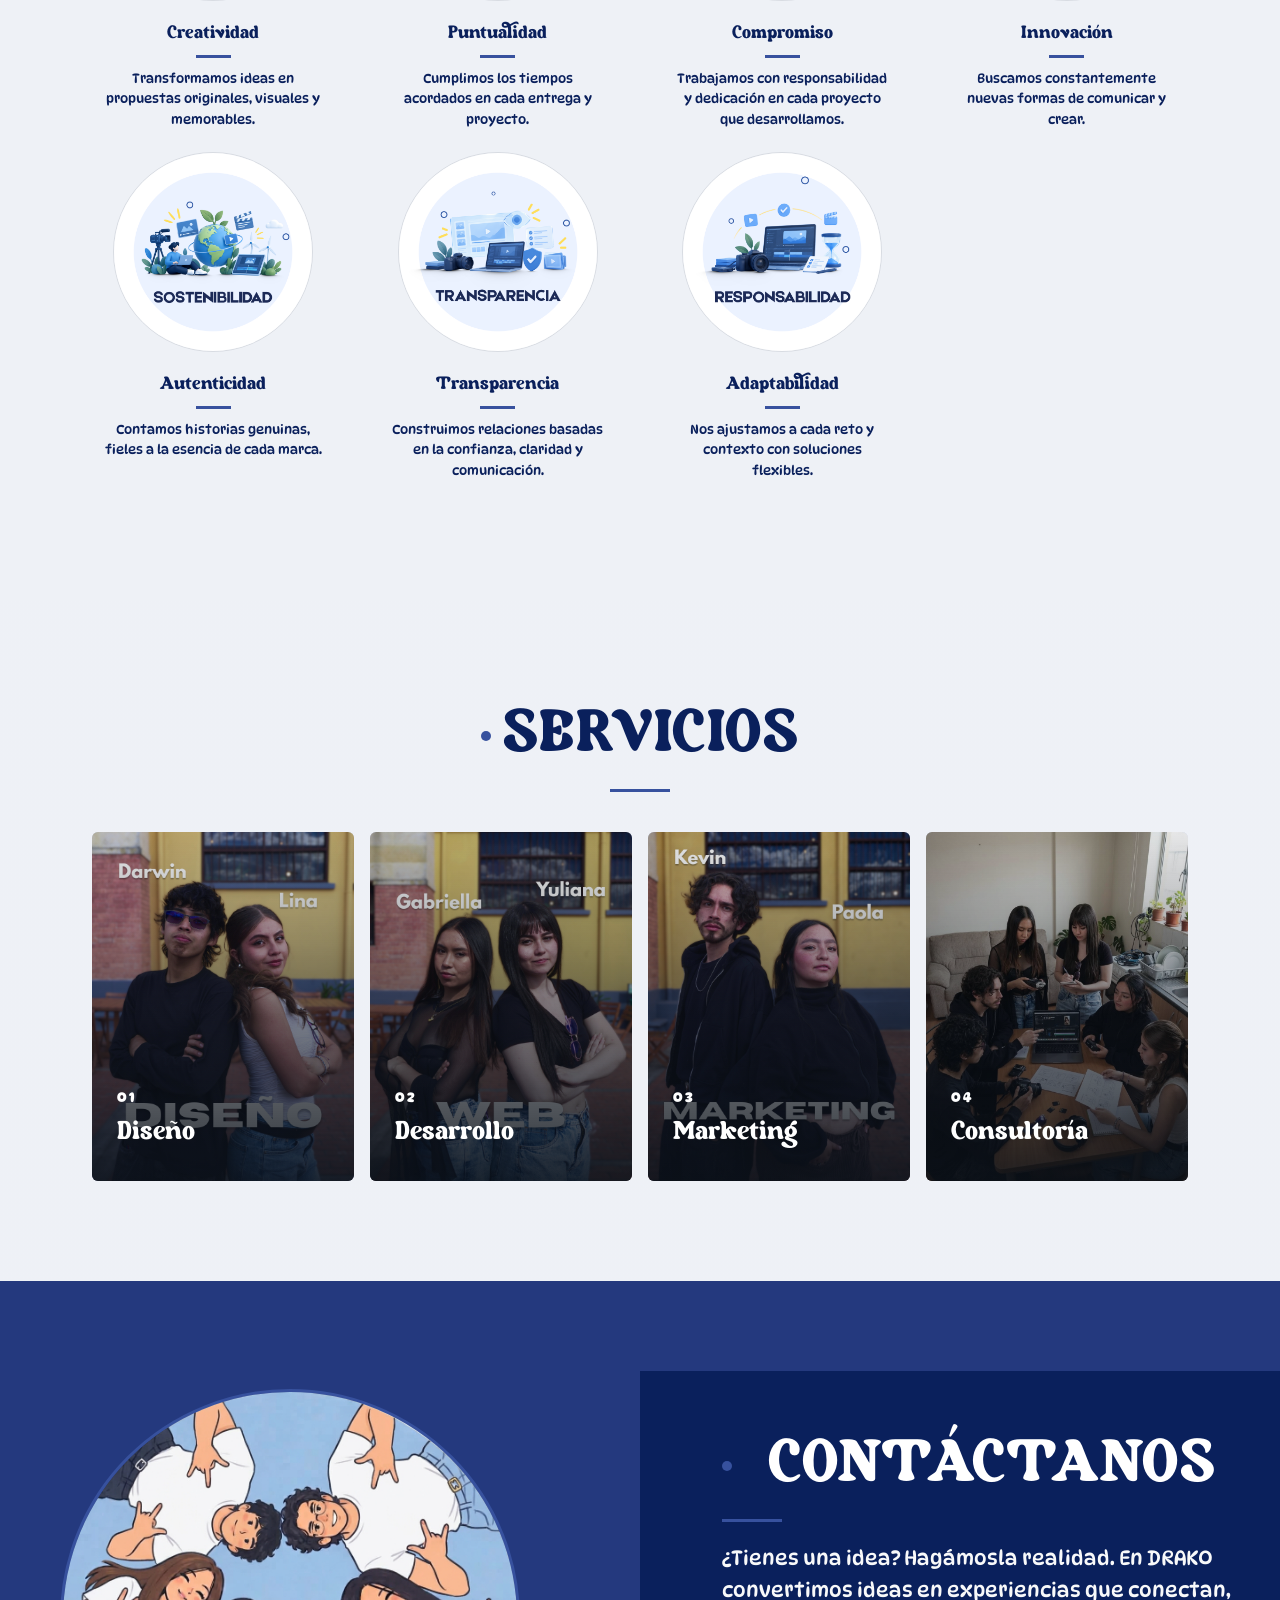
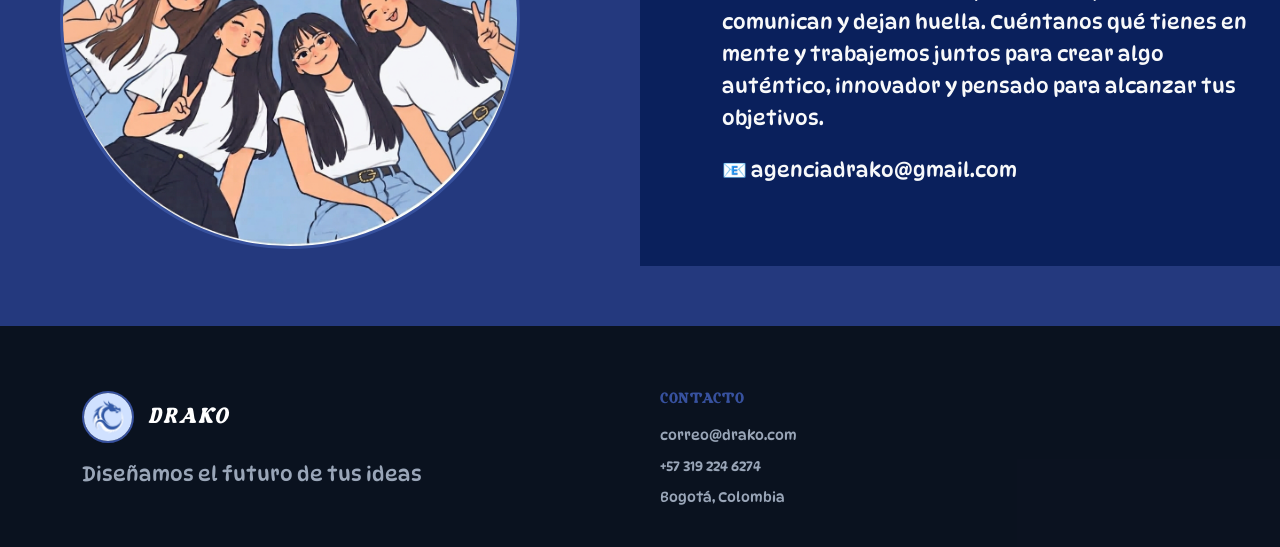
==== commit 460b7f3c: "cambios totales" ====
--- a/index.html
+++ b/index.html
@@ -15,18 +15,18 @@
 </head>
 <body>
 
-<nav class="wf-navbar">
-    <div class="wf-navbar-inner">
-
-        <span class="wf-logo">
-            DRAKO
-        </span>
-
-        <div class="wf-pill">
-            <a href="#inicio">Inicio</a>
-            <a href="#mision">Misión</a>
-            <a href="#vision">Visión</a>
-            <a href="#nosotros">Nosotros</a>
+    <nav class="wf-navbar">
+        <div class="wf-navbar-inner">
+
+            <span class="wf-logo">
+                DRAKO
+            </span>
+
+            <div class="wf-pill">
+                <a href="#inicio">Inicio</a>
+                <a href="#mision">Misión</a>
+                <a href="#vision">Visión</a>
+                <a href="#nosotros">Nosotros</a>
             <a href="#proyectos">Proyectos</a>
             <a href="#roles">Roles</a>
             <a href="#valores">Valores</a>
@@ -205,17 +205,17 @@
 
                     <!-- VIDEO 1: historia -->
                     <video class="proyecto-video is-active" data-project="historia" poster="img/portada-historia.jpg" controls playsinline preload="metadata">
-                        <source src="https://github.com/agenciadrako77/AgenciaDrako/releases/download/v1.0.0/video.1.MP4" type="video/mp4">
+                        <source src="https://github.com/agenciadrako77/AgenciaDrako/releases/download/v2.0.0/video1.MP4" type="video/mp4">
                     </video>
 
                     <!-- VIDEO 2: contenido — CORREGIDO (antes: video.2.mp4.mp4) -->
                     <video class="proyecto-video" data-project="contenido" poster="img/portada-contenido.jpg" controls playsinline preload="metadata">
-                        <source src="https://github.com/agenciadrako77/AgenciaDrako/releases/download/v1.0.0/video.2.mp4" type="video/mp4">
+                        <source src="https://github.com/agenciadrako77/AgenciaDrako/releases/download/v2.0.0/video2.mp4" type="video/mp4">
                     </video>
 
                     <!-- VIDEO 3: making-off — CORREGIDO (antes: video.3.mp4.MP4) -->
                     <video class="proyecto-video" data-project="making-off" poster="img/portada-makingoff.jpg" controls playsinline preload="metadata">
-                        <source src="https://github.com/agenciadrako77/AgenciaDrako/releases/download/v1.0.0/video.3.mp4" type="video/mp4">
+                        <source src="https://github.com/agenciadrako77/AgenciaDrako/releases/download/v2.0.0/video3.mp4" type="video/mp4">
                     </video>
 
                 </div>
@@ -602,10 +602,9 @@
                 innovador y pensado para alcanzar tus objetivos.
             </p>
 
-            <div class="contact-input-row">
-                <div class="contact-input"></div>
-                <button class="contact-submit">›</button>
-            </div>
+            <div class="contact-email">
+    <p class="wf-text text-light">📧 agenciadrako@gmail.com</p>
+</div>
 
         </div>
 
--- a/css/styles.css
+++ b/css/styles.css
@@ -1,7 +1,7 @@
 /* =========================================================
    TIPOGRAFÍAS PERSONALIZADAS
 ========================================================= */
-
+ 
 @font-face {
     font-family: 'FuenteTitulos';
     src: url('fonts/Baristo.otf') format('opentype'),
@@ -10,7 +10,7 @@
     font-style: normal;
     font-display: swap;
 }
-
+ 
 @font-face {
     font-family: 'FuenteTexto';
     src: url('fonts/texto.ttf') format('truetype'),
@@ -19,40 +19,36 @@
     font-style: normal;
     font-display: swap;
 }
-
-
-/* =========================================================
-   VARIABLES — Paleta oficial del manual de marca DRAKO
-   Azul profundo #37519E · Blanco frío #EEF1F6 · Azul oscuro intenso #0A205C
-========================================================= */
-
+ 
+ 
+/* =========================================================
+   VARIABLES
+========================================================= */
+ 
 :root {
-    --azul-profundo: #37519e;    /* color principal de marca */
-    --blanco-frio: #eef1f6;      /* fondo claro de marca */
-    --azul-oscuro: #0a205c;      /* color oscuro/contraste de marca */
-
-    --gris-oscuro: var(--azul-oscuro);    /* texto y títulos */
-    --gris-medio: #24397e;                /* variante media del azul profundo */
-    --gris-claro: #cbd4ea;                /* tinte claro del azul profundo, cajas placeholder */
-    --gris-muyclaro: var(--blanco-frio);  /* fondo general */
-    --casi-negro: var(--azul-oscuro);     /* navbar/menú/footer */
-    --crema: #f6f8fb;                     /* blanco frío suave para tarjetas */
+    --azul-profundo: #37519e;
+    --blanco-frio: #eef1f6;
+    --azul-oscuro: #0a205c;
+    --gris-oscuro: var(--azul-oscuro);
+    --gris-medio: #24397e;
+    --gris-claro: #cbd4ea;
+    --gris-muyclaro: var(--blanco-frio);
+    --casi-negro: var(--azul-oscuro);
+    --crema: #f6f8fb;
     --acento: var(--azul-profundo);
-    --acento-oro: var(--azul-profundo);   /* acento de marca (azul profundo, según manual) */
+    --acento-oro: var(--azul-profundo);
     --blanco: #ffffff;
-
-    --font-titulos: 'FuenteTitulos', Arial, Helvetica, sans-serif; /* Baristo — tipografía de marca */
-    --font-texto: 'DynaPuff', 'FuenteTexto', Arial, Helvetica, sans-serif; /* DynaPuff — tipografía de marca */
-
+    --font-titulos: 'FuenteTitulos', Arial, Helvetica, sans-serif;
+    --font-texto: 'DynaPuff', 'FuenteTexto', Arial, Helvetica, sans-serif;
     --cursor-normal: url("data:image/svg+xml;utf8,<svg xmlns='http://www.w3.org/2000/svg' width='26' height='26'><circle cx='13' cy='13' r='9' fill='none' stroke='%2337519e' stroke-width='2'/><circle cx='13' cy='13' r='2.4' fill='%2337519e'/></svg>") 13 13, auto;
     --cursor-hover: url("data:image/svg+xml;utf8,<svg xmlns='http://www.w3.org/2000/svg' width='34' height='34'><circle cx='17' cy='17' r='13' fill='%2337519e' fill-opacity='0.22' stroke='%2337519e' stroke-width='2'/><circle cx='17' cy='17' r='3.5' fill='%2337519e'/></svg>") 17 17, pointer;
 }
-
-
+ 
+ 
 /* =========================================================
    FONDO DE DRAGONES
 ========================================================= */
-
+ 
 .bg-dragones {
     background-color: var(--gris-muyclaro);
     background-image:
@@ -62,21 +58,22 @@
     background-size: auto, 340px auto;
     background-position: center;
 }
-
-
+ 
+ 
 /* =========================================================
    CONFIGURACIÓN GENERAL
 ========================================================= */
-
+ 
 * {
     box-sizing: border-box;
-}
-
+    -webkit-tap-highlight-color: transparent;
+}
+ 
 html {
     scroll-behavior: smooth;
-    scroll-padding-top: 75px;
-}
-
+    scroll-padding-top: 65px;
+}
+ 
 body {
     font-family: var(--font-texto);
     color: var(--gris-oscuro);
@@ -88,31 +85,21 @@
     background: var(--blanco);
     cursor: var(--cursor-normal);
 }
-
-
-/* =========================================================
-   CURSOR PERSONALIZADO
-   -> Un punto dorado como cursor base, que crece y se
-      rellena un poco más al pasar sobre elementos clicables.
-========================================================= */
-
-a,
-button,
-.proyecto-btn,
-.role-cv,
-.servicio-card,
-.contact-submit,
-.valor-card,
-input,
-textarea {
+ 
+img {
+    max-width: 100%;
+    height: auto;
+}
+ 
+a, button, .proyecto-btn, .role-cv, .servicio-card, .contact-submit, .valor-card, input, textarea {
     cursor: var(--cursor-hover);
 }
-
-
+ 
+ 
 /* =========================================================
    CONTENEDOR PRINCIPAL
 ========================================================= */
-
+ 
 .container {
     width: 100%;
     max-width: 1200px;
@@ -120,25 +107,23 @@
     padding-left: 30px;
     padding-right: 30px;
 }
-
-
+ 
+ 
 /* =========================================================
    TÍTULOS
 ========================================================= */
-
+ 
 .section-title {
     font-family: var(--font-titulos);
-    font-size: 60px;
+    font-size: clamp(32px, 5vw, 60px);
     letter-spacing: 1.5px;
     font-weight: 700;
     text-transform: uppercase;
     margin: 0 0 20px;
     color: var(--gris-oscuro);
 }
-
+ 
 .section-title::after {
-    /* Detalle circular: hace eco de la forma del dragón inscrito
-       en un círculo, el elemento central del logo DRAKO. */
     content: "";
     display: flex;
     align-items: center;
@@ -148,7 +133,7 @@
     background: var(--acento-oro);
     position: relative;
 }
-
+ 
 .section-title::before {
     content: "";
     display: inline-block;
@@ -159,138 +144,154 @@
     margin-right: 12px;
     vertical-align: middle;
 }
-
+ 
 .section-title.text-center::after {
     margin-left: auto;
     margin-right: auto;
 }
-
+ 
 .text-light,
 .text-light.section-title {
     color: var(--blanco) !important;
 }
-
+ 
 .text-center {
     text-align: center;
 }
-
-
+ 
+ 
 /* =========================================================
    TEXTOS
 ========================================================= */
-
+ 
 .wf-text {
     font-family: var(--font-texto);
-    font-size: 20px;
+    font-size: clamp(14px, 2vw, 20px);
     line-height: 1.6;
     margin: 0 0 20px;
     color: var(--gris-oscuro);
 }
-
-.wf-text.xs {
-    font-size: 14px;
-    line-height: 1.4;
-}
-
+ 
 .wf-text.dark {
     color: #9aa6b8;
 }
-
-
-/* =========================================================
-   NAVBAR
-========================================================= */
-
+ 
+ 
+/* =========================================================
+   NAVBAR — con menú hamburguesa en móvil
+========================================================= */
+ 
 .wf-navbar {
     width: 100%;
-    height: 75px;
+    height: 65px;
     background: var(--gris-muyclaro);
     position: sticky;
     top: 0;
-    z-index: 100;
+    z-index: 1000;
     border-bottom: 1px solid rgba(24, 34, 49, 0.08);
 }
-
+ 
 .wf-navbar-inner {
     width: 100%;
     max-width: 1380px;
-    height: 75px;
+    height: 65px;
     margin: 0 auto;
-    padding: 0 30px;
+    padding: 0 20px;
     display: flex;
     align-items: center;
     justify-content: space-between;
-}
-
+    position: relative;
+}
+ 
 .wf-logo {
     font-family: var(--font-titulos);
     font-weight: 700;
     letter-spacing: 2px;
     font-size: 19px;
     color: var(--gris-oscuro);
-}
-
+    z-index: 2;
+}
+ 
+/* Botón hamburguesa — solo visible en móvil */
+.nav-toggle {
+    display: none;
+    flex-direction: column;
+    gap: 5px;
+    background: none;
+    border: none;
+    padding: 8px;
+    cursor: pointer;
+    z-index: 2;
+}
+ 
+.nav-toggle span {
+    display: block;
+    width: 24px;
+    height: 2px;
+    background: var(--gris-oscuro);
+    border-radius: 2px;
+    transition: all 0.3s ease;
+}
+ 
 .wf-pill {
-    background: transparent;
-    border-radius: 0;
-    padding: 0;
     display: flex;
     align-items: center;
-    gap: 10px;
-}
-
+    gap: 8px;
+    flex-wrap: wrap;
+}
+ 
 .wf-pill a {
     font-family: var(--font-texto);
     background: var(--casi-negro);
     color: var(--blanco);
-    font-size: 15px;
+    font-size: 13px;
     white-space: nowrap;
     text-decoration: none;
-    padding: 11px 20px;
+    padding: 9px 16px;
     border-radius: 4px;
     transition: 0.2s ease;
 }
-
+ 
 .wf-pill a:hover {
     background: var(--acento-oro);
     color: var(--casi-negro);
 }
-
-
+ 
+ 
 /* =========================================================
    HERO
 ========================================================= */
-
+ 
 .hero {
     width: 100%;
-    min-height: calc(100vh - 75px);
+    min-height: calc(100vh - 65px);
     display: flex;
     align-items: center;
     padding: 60px 0;
 }
-
+ 
 .hero-row {
     width: 100%;
     display: flex;
     align-items: center;
     justify-content: space-between;
-    gap: 80px;
-}
-
+    gap: 60px;
+}
+ 
 .hero-content {
     width: 52%;
     max-width: 620px;
 }
-
+ 
 .hero-title {
     font-family: var(--font-titulos);
-    font-size: 60px;
-    line-height: 1.08;
+    font-size: clamp(32px, 5vw, 60px);
+    line-height: 1.1;
     font-weight: 700;
     margin: 0 0 25px;
     color: var(--gris-oscuro);
 }
-
+ 
 .typewriter-text {
     display: inline-block;
     max-width: 100%;
@@ -303,16 +304,16 @@
         typing 2.2s steps(22, end) forwards,
         blink-caret 0.75s step-end infinite;
 }
-
+ 
 @keyframes typing {
     from { width: 0; }
     to { width: 100%; }
 }
-
+ 
 @keyframes blink-caret {
     50% { border-color: transparent; }
 }
-
+ 
 @media (prefers-reduced-motion: reduce) {
     .typewriter-text {
         animation: none;
@@ -320,31 +321,14 @@
         border-right: none;
     }
 }
-
+ 
 .hero-image {
     width: 48%;
     display: flex;
     justify-content: center;
     align-items: center;
 }
-
-.wf-btn-dark {
-    font-family: var(--font-texto);
-    background: var(--casi-negro);
-    color: var(--blanco);
-    border: none;
-    padding: 15px 34px;
-    border-radius: 4px;
-    font-size: 14px;
-    cursor: var(--cursor-hover);
-    margin-top: 5px;
-}
-
-
-/* =========================================================
-   LOGO ANIMADO (Inicio)
-========================================================= */
-
+ 
 .logo-anim-wrap {
     width: 320px;
     max-width: 100%;
@@ -354,52 +338,14 @@
     gap: 18px;
     position: relative;
 }
-
-.logo-gif,
-.logo-caption {
-    position: relative;
-    z-index: 1;
-}
-
-.logo-mark {
-    width: 100%;
-    height: auto;
-    overflow: visible;
-}
-
+ 
 .logo-gif {
-    width: 300%;
-    max-width: 1000x;
+    width: 100%;
+    max-width: 100%;
     height: auto;
     display: block;
 }
-
-.logo-halo {
-    fill: none;
-    stroke: var(--acento-oro);
-    stroke-width: 1.5;
-    opacity: 0.35;
-    transform-origin: 150px 150px;
-    animation: logo-pulse 3.2s ease-in-out infinite;
-}
-
-.logo-path {
-    fill: none;
-    stroke: var(--gris-oscuro);
-    stroke-width: 6;
-    stroke-linecap: round;
-    stroke-linejoin: round;
-    stroke-dasharray: 900;
-    stroke-dashoffset: 900;
-    animation: logo-draw 2.4s ease forwards, logo-fill 1.2s ease 2.2s forwards;
-}
-
-.logo-eye {
-    fill: var(--acento-oro);
-    opacity: 0;
-    animation: logo-eye-in 0.6s ease 2.6s forwards;
-}
-
+ 
 .logo-caption {
     font-family: var(--font-titulos);
     font-weight: 700;
@@ -409,41 +355,16 @@
     opacity: 0;
     animation: logo-caption-in 0.8s ease 2.6s forwards;
 }
-
-@keyframes logo-draw {
-    to { stroke-dashoffset: 0; }
-}
-
-@keyframes logo-fill {
-    to { fill: rgba(55, 81, 158, 0.08); }
-}
-
-@keyframes logo-pulse {
-    0%, 100% { transform: scale(1); opacity: 0.25; }
-    50% { transform: scale(1.06); opacity: 0.5; }
-}
-
-@keyframes logo-eye-in {
+ 
+@keyframes logo-caption-in {
     to { opacity: 1; }
 }
-
-@keyframes logo-caption-in {
-    to { opacity: 1; transform: translateY(0); }
-}
-
-@media (prefers-reduced-motion: reduce) {
-    .logo-path, .logo-eye, .logo-caption, .logo-halo {
-        animation: none !important;
-        stroke-dashoffset: 0;
-        opacity: 1;
-    }
-}
-
-
+ 
+ 
 /* =========================================================
    MISIÓN + VISIÓN
 ========================================================= */
-
+ 
 .mv-shape {
     width: 100%;
     min-height: 780px;
@@ -451,7 +372,7 @@
     overflow: hidden;
     background: var(--blanco);
 }
-
+ 
 .mv-diagonal {
     position: absolute;
     inset: 0;
@@ -461,29 +382,29 @@
     clip-path: polygon(0 8%, 100% 0, 100% 84%, 0 100%);
     z-index: 0;
 }
-
+ 
 .mv-block {
     position: relative;
     z-index: 1;
     padding-top: 90px;
     padding-bottom: 50px;
-    scroll-margin-top: 75px;
-}
-
+    scroll-margin-top: 65px;
+}
+ 
 .mv-row {
     display: flex;
     align-items: center;
     justify-content: space-between;
     gap: 70px;
 }
-
+ 
 .mv-image {
     width: 42%;
     display: flex;
     justify-content: center;
     position: relative;
 }
-
+ 
 .ph-box {
     width: 100%;
     max-width: 390px;
@@ -491,34 +412,34 @@
     background: var(--gris-claro);
     border-radius: 6px;
 }
-
+ 
 .mv-text {
     width: 58%;
     max-width: 620px;
 }
-
+ 
 .vision-block {
     padding-top: 35px;
     padding-bottom: 80px;
 }
-
+ 
 .vision-row {
     align-items: center;
 }
-
+ 
 .ph-box-overlap {
     margin-left: auto;
 }
-
-
-/* =========================================================
-   FOTOS CON MOVIMIENTO (parallax) — Misión / Visión / Nosotros
-========================================================= */
-
+ 
+ 
+/* =========================================================
+   PARALLAX
+========================================================= */
+ 
 .parallax-pair {
     perspective: 800px;
 }
-
+ 
 .ph-photo {
     background: var(--gris-claro);
     opacity: 1;
@@ -529,7 +450,7 @@
     overflow: hidden;
     position: relative;
 }
-
+ 
 .ph-photo img {
     width: 100%;
     height: 100%;
@@ -537,74 +458,61 @@
     object-position: center;
     display: block;
 }
-
+ 
 .parallax-pair.in-view .ph-photo {
     box-shadow: 0 16px 36px rgba(11, 17, 25, 0.24);
 }
-
-.mv-image.parallax-pair {
-    position: relative;
-}
-
-
-/* ---------------------------------------------------------
-   Flotación continua (Misión, Visión y Nosotros)
-   -> Se anima el contenedor (.parallax-pair), no la .ph-photo,
-      porque la .ph-photo ya recibe su propio transform desde
-      el mousemove en script.js. Así ambos efectos conviven
-      sin pisarse.
---------------------------------------------------------- */
-
+ 
 @keyframes flotar {
     0%   { transform: translateY(0px); }
     50%  { transform: translateY(-16px); }
     100% { transform: translateY(0px); }
 }
-
+ 
 .mv-image.parallax-pair,
 .nosotros-image.parallax-pair {
     animation: flotar 4.5s ease-in-out infinite;
 }
-
+ 
 .vision-block .mv-image.parallax-pair {
     animation-delay: 0.6s;
 }
-
+ 
 .nosotros-image.parallax-pair {
     animation-delay: 1.1s;
 }
-
+ 
 @media (prefers-reduced-motion: reduce) {
     .mv-image.parallax-pair,
     .nosotros-image.parallax-pair {
         animation: none;
     }
 }
-
-
+ 
+ 
 /* =========================================================
    QUIÉNES SOMOS
 ========================================================= */
-
+ 
 .quienes-somos {
     width: 100%;
     min-height: 650px;
     padding: 100px 0;
 }
-
+ 
 .nosotros-row {
     display: flex;
     align-items: center;
     justify-content: space-between;
     gap: 80px;
 }
-
+ 
 .nosotros-image {
     width: 50%;
     display: flex;
     justify-content: center;
 }
-
+ 
 .ph-box-wide {
     width: 100%;
     max-width: 500px;
@@ -612,35 +520,31 @@
     background: var(--gris-claro);
     border-radius: 6px;
 }
-
-.nosotros-image.parallax-pair .ph-box-wide.ph-photo {
-    transform: translateY(24px);
-}
-
+ 
 .nosotros-text {
     width: 50%;
     max-width: 570px;
 }
-
-
+ 
+ 
 /* =========================================================
    PROYECTOS
 ========================================================= */
-
+ 
 .proyectos {
     width: 100%;
     min-height: 520px;
     padding: 100px 0;
-    scroll-margin-top: 75px;
-}
-
+    scroll-margin-top: 65px;
+}
+ 
 .proyectos-row {
     display: flex;
     gap: 50px;
     margin-top: 40px;
     align-items: stretch;
 }
-
+ 
 .proyectos-nav {
     width: 260px;
     flex-shrink: 0;
@@ -648,7 +552,7 @@
     flex-direction: column;
     gap: 12px;
 }
-
+ 
 .proyecto-btn {
     font-family: var(--font-titulos);
     text-align: left;
@@ -661,25 +565,26 @@
     color: var(--gris-oscuro);
     letter-spacing: 0.3px;
     transition: border-color 0.25s ease, background 0.25s ease, color 0.25s ease;
-}
-
+    min-height: 48px;
+}
+ 
 .proyecto-btn:hover {
     background: var(--crema);
 }
-
+ 
 .proyecto-btn.is-active {
     border-left-color: var(--acento-oro);
     background: var(--casi-negro);
     color: var(--blanco);
 }
-
+ 
 .proyecto-panel {
     flex: 1;
     background: var(--blanco);
     border-radius: 6px;
     padding: 40px;
 }
-
+ 
 .proyecto-video-wrap {
     width: 100%;
     aspect-ratio: 16 / 7;
@@ -689,7 +594,7 @@
     overflow: hidden;
     position: relative;
 }
-
+ 
 .proyecto-video {
     width: 100%;
     height: 100%;
@@ -699,79 +604,50 @@
     position: absolute;
     inset: 0;
 }
-
+ 
 .proyecto-video.is-active {
     display: block;
     position: relative;
 }
-
+ 
 .proyecto-title {
     font-family: var(--font-titulos);
     margin: 0 0 12px;
     font-size: 22px;
     color: var(--gris-oscuro);
 }
-
+ 
 .proyecto-text {
     margin: 0;
 }
-
-.proyecto-panel.is-switching .proyecto-video-wrap,
-.proyecto-panel.is-switching .proyecto-title,
-.proyecto-panel.is-switching .proyecto-text {
-    opacity: 0;
-    transform: translateY(6px);
-}
-
-.proyecto-video-wrap,
-.proyecto-title,
-.proyecto-text {
-    transition: opacity 0.25s ease, transform 0.25s ease;
-}
-
-
-/* =========================================================
-   ROLES — CARRUSEL HORIZONTAL
-========================================================= */
-
+ 
+ 
+/* =========================================================
+   ROLES
+========================================================= */
+ 
 .roles {
     width: 100%;
     padding: 100px 0 110px;
-    scroll-margin-top: 75px;
-}
-
+    scroll-margin-top: 65px;
+}
+ 
 .roles-marquee {
     width: 100%;
     overflow: hidden;
-
     margin-top: 50px;
-
     cursor: grab;
     user-select: none;
     touch-action: pan-y;
-
-    -webkit-mask-image: linear-gradient(
-        to right,
-        transparent 0,
-        #000 50px,
-        #000 calc(100% - 50px),
-        transparent 100%
-    );
-
-    mask-image: linear-gradient(
-        to right,
-        transparent 0,
-        #000 50px,
-        #000 calc(100% - 50px),
-        transparent 100%
-    );
-}
-
+    -webkit-mask-image: linear-gradient(to right, transparent 0, #000 50px, #000 calc(100% - 50px), transparent 100%);
+    mask-image: linear-gradient(to right, transparent 0, #000 50px, #000 calc(100% - 50px), transparent 100%);
+}
+ 
 .roles-marquee:active,
 .roles-track.is-dragging {
     cursor: grabbing;
 }
-
+ 
 .roles-track {
     display: flex;
     gap: 35px;
@@ -779,25 +655,22 @@
     padding: 10px 0;
     will-change: transform;
 }
-
+ 
 .role-card {
     position: relative;
     flex: 0 0 auto;
-    width: 950px;
-    height: 460px;
+    width: 900px;
+    height: 420px;
     display: flex;
     align-items: stretch;
     background: var(--crema);
     border-radius: 6px;
     overflow: hidden;
     padding: 0;
-    box-shadow:
-        0 12px 30px rgba(11, 17, 25, 0.12);
-    transition:
-        transform 0.35s ease,
-        box-shadow 0.35s ease;
-}
-
+    box-shadow: 0 12px 30px rgba(11, 17, 25, 0.12);
+    transition: transform 0.35s ease, box-shadow 0.35s ease;
+}
+ 
 .role-card::before {
     content: "";
     position: absolute;
@@ -808,27 +681,21 @@
     background: var(--acento-oro);
     z-index: 3;
 }
-
+ 
 .role-card:hover {
     transform: translateY(-8px);
-    box-shadow:
-        0 22px 44px rgba(11, 17, 25, 0.2);
-}
-
+    box-shadow: 0 22px 44px rgba(11, 17, 25, 0.2);
+}
+ 
 .role-photo {
-    flex: 0 0 45%;
-    width: 45%;
+    flex: 0 0 42%;
+    width: 42%;
     height: 100%;
-    border-radius: 0;
+    overflow: hidden;
     background-color: var(--gris-claro);
-    background-size: cover;
-    background-position: center;
-    background-repeat: no-repeat;
-    animation: photo-shimmer 4s ease-in-out infinite;
     pointer-events: none;
-    overflow: hidden;
-}
-
+}
+ 
 .role-photo img {
     width: 100%;
     height: 100%;
@@ -838,35 +705,23 @@
     pointer-events: none;
     filter: grayscale(15%) contrast(1.03);
 }
-
-@keyframes photo-shimmer {
-    0% {
-        background-position: 48% center;
-    }
-    50% {
-        background-position: 52% center;
-    }
-    100% {
-        background-position: 48% center;
-    }
-}
-
+ 
 .role-info {
     flex: 1;
     display: flex;
     flex-direction: column;
     justify-content: center;
-    padding: 45px 55px;
-}
-
+    padding: 35px 45px;
+}
+ 
 .role-name {
     font-family: var(--font-titulos);
     margin: 0 0 12px;
-    font-size: 30px;
+    font-size: clamp(20px, 2.5vw, 30px);
     font-weight: 700;
     color: var(--gris-oscuro);
 }
-
+ 
 .role-position {
     font-family: var(--font-texto);
     align-self: flex-start;
@@ -879,16 +734,16 @@
     padding: 7px 15px;
     border-radius: 3px;
 }
-
+ 
 .role-bio {
     font-family: var(--font-texto);
-    font-size: 16px;
+    font-size: 15px;
     line-height: 1.7;
     color: var(--gris-oscuro);
-    margin: 20px 0 25px;
+    margin: 16px 0 20px;
     max-width: 470px;
 }
-
+ 
 .role-cv {
     font-family: var(--font-texto);
     align-self: flex-start;
@@ -896,93 +751,55 @@
     font-weight: 700;
     color: var(--gris-oscuro);
     text-decoration: none;
-    border-bottom: 1px solid var(--acento-oro);
+    border-bottom: 2px solid var(--acento-oro);
     padding-bottom: 3px;
-    transition:
-        color 0.2s ease,
-        border-color 0.2s ease;
-}
-
+    transition: color 0.2s ease, border-color 0.2s ease;
+    /* Área táctil grande para móvil */
+    padding: 10px 16px;
+    background: var(--casi-negro);
+    color: var(--blanco);
+    border-radius: 4px;
+    border-bottom: none;
+}
+ 
 .role-cv:hover {
-    color: var(--acento-oro);
-    border-color: var(--gris-oscuro);
-}
-
-@media (prefers-reduced-motion: reduce) {
-    .roles-marquee {
-        overflow-x: auto;
-    }
-
-    .role-photo {
-        animation: none !important;
-        background-color: var(--gris-claro);
-    }
-
-    .role-card:hover {
-        transform: none;
-    }
-}
-
+    background: var(--acento-oro);
+    color: var(--casi-negro);
+}
+ 
+ 
 /* =========================================================
    VALORES
 ========================================================= */
-
+ 
 .valores {
     width: 100%;
-    padding: 100px 7% 120px;
-    scroll-margin-top: 75px;
-}
-
+    padding: 100px 5% 120px;
+    scroll-margin-top: 65px;
+}
+ 
 .valores .section-heading {
     margin-bottom: 55px;
 }
-
+ 
 .valores-grid {
     display: grid;
-    grid-template-columns: repeat(12, 1fr);
+    grid-template-columns: repeat(4, 1fr);
     gap: 22px;
     max-width: 1400px;
     margin: 0 auto;
 }
-
-.valor-card:nth-child(1) {
-    grid-column: span 3;
-}
-
-.valor-card:nth-child(2) {
-    grid-column: span 3;
-}
-
-.valor-card:nth-child(3) {
-    grid-column: span 3;
-}
-
-.valor-card:nth-child(4) {
-    grid-column: span 3;
-}
-
-.valor-card:nth-child(5) {
-    grid-column: 2 / span 3;
-}
-
-.valor-card:nth-child(6) {
-    grid-column: 5 / span 3;
-}
-
-.valor-card:nth-child(7) {
-    grid-column: 8 / span 3;
-}
-
+ 
 .valor-card {
     display: flex;
     flex-direction: column;
     align-items: center;
     text-align: center;
 }
-
+ 
 .valor-circle {
     width: 100%;
-    max-width: 240px;
+    max-width: 200px;
     aspect-ratio: 1 / 1;
     border-radius: 50%;
     overflow: hidden;
@@ -990,7 +807,7 @@
     border: 1px solid rgba(24, 34, 49, 0.1);
     margin: 0 auto 22px;
 }
-
+ 
 .valor-circle img {
     display: block;
     width: 100%;
@@ -999,15 +816,15 @@
     object-position: center;
     transition: transform 0.5s ease;
 }
-
+ 
 .valor-content h3 {
     font-family: var(--font-titulos);
     margin: 0 0 10px;
-    font-size: 20px;
+    font-size: 18px;
     font-weight: 700;
     color: var(--gris-oscuro);
 }
-
+ 
 .valor-content h3::after {
     content: "";
     display: block;
@@ -1017,71 +834,61 @@
     background: var(--acento-oro);
     transition: width 0.4s ease;
 }
-
+ 
 .valor-content p {
     font-family: var(--font-texto);
-    max-width: 260px;
+    max-width: 220px;
     margin: 10px auto 0;
-    font-size: 14px;
+    font-size: 13px;
     line-height: 1.6;
     color: var(--gris-oscuro);
 }
-
+ 
 .valor-card:hover .valor-circle img {
     transform: scale(1.08);
 }
-
+ 
 .valor-card:hover .valor-content h3::after {
     width: 65px;
 }
-
-@media (prefers-reduced-motion: reduce) {
-    .valor-circle img,
-    .valor-content h3::after {
-        transition: none !important;
-    }
-
-    .valor-card:hover .valor-circle img {
-        transform: none;
-    }
-}
-
-
-/* ================================
-   CARRUSEL DE SERVICIOS
-================================ */
-
+ 
+ 
+/* =========================================================
+   SERVICIOS
+========================================================= */
+ 
 .servicios {
     width: 100%;
     padding: 100px 0;
-    scroll-margin-top: 75px;
-}
-
+    scroll-margin-top: 65px;
+}
+ 
 .servicios-carousel {
     width: 100%;
     margin-top: 40px;
 }
-
+ 
 .servicios-viewport {
     width: 100%;
     border-radius: 6px;
 }
-
+ 
 .servicios-track {
     display: flex;
     width: 100%;
     flex-wrap: wrap;
-}
-
+    gap: 16px;
+    padding: 0 10px;
+}
+ 
 .servicio-card {
-    flex: 1 1 calc(25% - 20px);
-    min-width: 220px;
+    flex: 1 1 calc(25% - 16px);
+    min-width: 200px;
     aspect-ratio: 3 / 4;
-    margin: 0 10px;
     box-sizing: border-box;
     perspective: 1200px;
 }
-
+ 
 .servicio-flip {
     position: relative;
     width: 100%;
@@ -1090,15 +897,15 @@
     transform-style: preserve-3d;
     border-radius: 6px;
 }
-
+ 
 .servicio-card:hover .servicio-flip {
     transform: rotateY(180deg);
 }
-
+ 
 .servicio-card.is-flipped .servicio-flip {
     transform: rotateY(180deg);
 }
-
+ 
 .servicio-front,
 .servicio-back {
     position: absolute;
@@ -1107,11 +914,11 @@
     border-radius: 6px;
     overflow: hidden;
 }
-
+ 
 .servicio-front {
     background: var(--gris-claro);
 }
-
+ 
 .servicio-img {
     width: 100%;
     height: 100%;
@@ -1119,27 +926,22 @@
     inset: 0;
     overflow: hidden;
 }
-
+ 
 .servicio-img img {
     width: 100%;
     height: 100%;
-    object-fit: contain;
-    background: var(--gris-claro);
+    object-fit: cover;
     transition: transform 0.6s ease;
 }
-
+ 
 .servicio-front::after {
     content: "";
     position: absolute;
     inset: 0;
-    background: linear-gradient(
-        to top,
-        rgba(11, 17, 25, 0.88),
-        rgba(11, 17, 25, 0.1)
-    );
+    background: linear-gradient(to top, rgba(11, 17, 25, 0.88), rgba(11, 17, 25, 0.1));
     z-index: 1;
 }
-
+ 
 .servicio-front .servicio-info {
     position: absolute;
     left: 25px;
@@ -1148,7 +950,7 @@
     z-index: 2;
     color: white;
 }
-
+ 
 .servicio-back {
     transform: rotateY(180deg);
     background: var(--casi-negro);
@@ -1160,17 +962,17 @@
     text-align: center;
     padding: 30px;
 }
-
+ 
 .servicio-back .servicio-numero {
     color: var(--acento-oro);
 }
-
+ 
 .servicio-back h3 {
     font-family: var(--font-titulos);
     margin: 8px 0;
-    font-size: 26px;
-}
-
+    font-size: 24px;
+}
+ 
 .servicio-back p {
     font-family: var(--font-texto);
     font-size: 14px;
@@ -1178,58 +980,39 @@
     margin: 10px 0 0;
     max-width: 260px;
 }
-
+ 
 .servicio-numero {
     font-family: var(--font-texto);
     font-size: 14px;
     font-weight: bold;
     letter-spacing: 2px;
 }
-
+ 
 .servicio-info h3 {
     font-family: var(--font-titulos);
-    font-size: 28px;
+    font-size: 26px;
     margin: 8px 0;
 }
-
-.servicio-info p {
-    font-family: var(--font-texto);
-    font-size: 14px;
-    line-height: 1.5;
-    margin: 0;
-}
-
+ 
 .servicio-card:hover .servicio-img img {
     transform: scale(1.05);
 }
-
-@media (max-width: 900px) {
-    .servicio-card {
-        flex: 1 1 calc(50% - 20px);
-    }
-}
-
-@media (max-width: 600px) {
-    .servicio-card {
-        flex: 1 1 100%;
-        aspect-ratio: 4 / 5;
-    }
-}
-
+ 
+ 
 /* =========================================================
    CONTACTO
 ========================================================= */
-
+ 
 .contacto {
     width: 100%;
     min-height: 450px;
     display: flex;
     align-items: center;
     background: var(--gris-medio);
-    scroll-margin-top: 75px;
+    scroll-margin-top: 65px;
     padding: 90px 0 60px;
 }
-
+ 
 .contacto-bg-left {
     width: 38%;
     max-width: 460px;
@@ -1241,7 +1024,7 @@
     margin: 0 0 0 60px;
     border: 3px solid var(--acento-oro);
 }
-
+ 
 .contacto-bg-left img {
     width: 100%;
     height: 100%;
@@ -1249,7 +1032,7 @@
     object-position: center;
     display: block;
 }
-
+ 
 .contacto-bg-right {
     width: calc(65% - 120px);
     margin-left: 120px;
@@ -1258,28 +1041,28 @@
     align-items: center;
     padding: 60px 0;
 }
-
+ 
 .contacto-bg-right .container {
     max-width: 650px;
     margin-left: 70px;
     margin-right: 0;
 }
-
+ 
 .contact-input-row {
-    width: 500px;
-    max-width: 100%;
+    width: 100%;
+    max-width: 500px;
     display: flex;
     gap: 12px;
     margin-top: 25px;
 }
-
+ 
 .contact-input {
     flex: 1;
     height: 46px;
     background: rgba(255, 255, 255, 0.9);
     border-radius: 4px;
 }
-
+ 
 .contact-submit {
     width: 46px;
     height: 46px;
@@ -1289,26 +1072,21 @@
     border-radius: 4px;
     font-size: 22px;
     font-weight: 700;
-}
-
-
+    min-width: 46px;
+}
+ 
+ 
 /* =========================================================
    FOOTER
 ========================================================= */
-
+ 
 footer {
     width: 100%;
     padding: 65px 0 30px;
     background: var(--casi-negro);
-
-    background-image: url('../img/footer-bg.jpg');
-    background-size: cover;
-    background-position: center;
-    background-repeat: no-repeat;
-
     position: relative;
 }
-
+ 
 footer::before {
     content: "";
     position: absolute;
@@ -1316,25 +1094,25 @@
     background: rgba(11, 17, 25, 0.9);
     z-index: 0;
 }
-
+ 
 footer .container {
     position: relative;
     z-index: 1;
 }
-
+ 
 .footer-grid {
     display: grid;
-    grid-template-columns: repeat(4, 1fr);
-    gap: 50px;
-}
-
+    grid-template-columns: repeat(2, 1fr);
+    gap: 40px;
+}
+ 
 .footer-logo-row {
     display: flex;
     align-items: center;
     gap: 14px;
     margin-bottom: 15px;
 }
-
+ 
 .footer-logo-circle {
     width: 52px;
     height: 52px;
@@ -1344,15 +1122,14 @@
     background: var(--gris-claro);
     border: 2px solid var(--acento-oro);
 }
-
+ 
 .footer-logo-circle img {
     width: 100%;
     height: 100%;
     object-fit: cover;
-    object-position: center;
     display: block;
 }
-
+ 
 .footer-logo {
     font-family: var(--font-titulos);
     font-weight: 700;
@@ -1360,9 +1137,8 @@
     color: var(--blanco);
     font-size: 22px;
     font-style: italic;
-    margin-bottom: 0;
-}
-
+}
+ 
 .footer-heading {
     font-family: var(--font-titulos);
     color: var(--acento-oro);
@@ -1371,177 +1147,379 @@
     text-transform: uppercase;
     letter-spacing: 1px;
 }
-
+ 
 .footer-list {
     font-family: var(--font-texto);
     list-style: none;
     margin: 0;
     padding: 0;
 }
-
+ 
 .footer-list li {
     color: #9aa6b8;
     font-size: 14px;
     margin-bottom: 10px;
 }
-
-.footer-social {
-    display: flex;
-    gap: 12px;
-    margin-top: 35px;
-}
-
-.social-dot {
-    width: 32px;
-    height: 32px;
-    border-radius: 50%;
-    background: #23324a;
-    display: inline-block;
-}
-
-
-/* =========================================================
-   BOTÓN LATERAL FIJO (Ir a Equipo)
-   -> position: fixed lo mantiene siempre visible en el mismo
-      punto de la pantalla, sin importar cuánto se baje o suba
-      la página.
-========================================================= */
-
-.side-btn {
-    position: fixed;
-    top: 50%;
-    right: 0;
-    transform: translateY(-50%) rotate(-90deg);
-    transform-origin: right bottom;
-    background: var(--casi-negro);
-    color: var(--blanco);
-    font-family: var(--font-texto);
-    font-size: 14px;
-    font-weight: 700;
-    text-decoration: none;
-    padding: 12px 22px;
-    border-radius: 6px 6px 0 0;
-    letter-spacing: 0.5px;
-    z-index: 200;
-    transition: background 0.2s ease, padding 0.2s ease;
-}
-
-.side-btn:hover {
-    background: var(--acento-oro);
-    color: var(--casi-negro);
-}
-
-@media (max-width: 575px) {
-    .side-btn {
-        font-size: 12px;
-        padding: 10px 16px;
-    }
-}
-
-
-/* =========================================================
-   RESPONSIVE
-========================================================= */
-
+ 
+ 
+/* =========================================================
+   RESPONSIVE — TABLET (max 991px)
+========================================================= */
+ 
 @media (max-width: 991px) {
-
-    .wf-pill a:nth-child(n+5) {
+ 
+    .container {
+        padding-left: 20px;
+        padding-right: 20px;
+    }
+ 
+    /* Navbar hamburguesa */
+    .nav-toggle {
+        display: flex;
+    }
+ 
+    .wf-pill {
         display: none;
-    }
-
-    .hero-row,
-    .mv-row,
+        position: fixed;
+        top: 65px;
+        left: 0;
+        right: 0;
+        background: var(--gris-muyclaro);
+        flex-direction: column;
+        gap: 0;
+        padding: 10px 0 20px;
+        border-bottom: 2px solid var(--gris-claro);
+        z-index: 999;
+        box-shadow: 0 8px 20px rgba(0,0,0,0.1);
+    }
+ 
+    .wf-pill.is-open {
+        display: flex;
+    }
+ 
+    .wf-pill a {
+        width: 100%;
+        text-align: center;
+        border-radius: 0;
+        padding: 14px 20px;
+        font-size: 16px;
+        background: transparent;
+        color: var(--gris-oscuro);
+        border-bottom: 1px solid var(--gris-claro);
+    }
+ 
+    .wf-pill a:hover {
+        background: var(--casi-negro);
+        color: var(--blanco);
+    }
+ 
+    /* Hero */
+    .hero {
+        min-height: auto;
+        padding: 50px 0;
+    }
+ 
+    .hero-row {
+        flex-direction: column;
+        gap: 40px;
+        text-align: center;
+    }
+ 
+    .hero-content {
+        width: 100%;
+        max-width: 100%;
+    }
+ 
+    .hero-image {
+        width: 100%;
+    }
+ 
+    .logo-anim-wrap {
+        width: 250px;
+        margin: 0 auto;
+    }
+ 
+    /* Misión / Visión */
+    .mv-shape {
+        min-height: auto;
+    }
+ 
+    .mv-row {
+        flex-direction: column;
+        gap: 30px;
+    }
+ 
+    .mv-image,
+    .mv-text {
+        width: 100%;
+    }
+ 
+    .mv-block {
+        padding-top: 60px;
+        padding-bottom: 40px;
+    }
+ 
+    /* Nosotros */
     .nosotros-row {
         flex-direction: column;
         gap: 40px;
     }
-
-    .hero-content,
-    .hero-image,
-    .mv-image,
-    .mv-text,
+ 
     .nosotros-image,
     .nosotros-text {
         width: 100%;
-    }
-
-    .ph-box-overlap {
-        margin: 0 auto;
-    }
-
+        max-width: 100%;
+    }
+ 
+    .quienes-somos {
+        min-height: auto;
+        padding: 70px 0;
+    }
+ 
+    /* Proyectos */
+    .proyectos-row {
+        flex-direction: column;
+    }
+ 
+    .proyectos-nav {
+        width: 100%;
+        flex-direction: row;
+        flex-wrap: wrap;
+    }
+ 
+    .proyecto-btn {
+        flex: 1 1 30%;
+        border-left: none;
+        border-bottom: 4px solid transparent;
+        text-align: center;
+        min-height: 50px;
+    }
+ 
+    .proyecto-btn.is-active {
+        border-bottom-color: var(--acento-oro);
+        border-left: none;
+    }
+ 
+    .proyecto-panel {
+        padding: 24px;
+    }
+ 
+    .proyecto-video-wrap {
+        aspect-ratio: 16 / 9;
+    }
+ 
+    /* Roles */
+    .role-card {
+        width: 340px;
+        height: auto;
+        flex-direction: column;
+    }
+ 
+    .role-photo {
+        width: 100%;
+        height: 200px;
+        flex: none;
+    }
+ 
+    .role-info {
+        padding: 24px;
+    }
+ 
+    .role-bio {
+        font-size: 14px;
+    }
+ 
+    /* Valores */
+    .valores {
+        padding: 70px 4% 80px;
+    }
+ 
+    .valores-grid {
+        grid-template-columns: repeat(2, 1fr);
+    }
+ 
+    /* Servicios */
+    .servicio-card {
+        flex: 1 1 calc(50% - 16px);
+    }
+ 
+    /* Contacto */
     .contacto {
         flex-direction: column;
         align-items: stretch;
         min-height: 0;
-        padding-bottom: 0;
-    }
-
+        padding: 60px 0;
+    }
+ 
     .contacto-bg-left {
         display: none;
     }
-
+ 
     .contacto-bg-right {
         width: 100%;
-        padding: 60px 0;
-    }
-
+        margin-left: 0;
+        padding: 50px 0;
+    }
+ 
     .contacto-bg-right .container {
         margin: 0 auto;
     }
-
-    .valores-row,
-    .valores-row-bottom {
-        grid-template-columns: repeat(2, 1fr);
-        width: 100%;
-    }
-
-    .footer-grid {
-        grid-template-columns: repeat(2, 1fr);
-    }
-
-    .proyectos-row {
-        flex-direction: column;
-    }
-
-    .proyectos-nav {
-        width: 100%;
-        flex-direction: row;
-        flex-wrap: wrap;
-    }
-
-    .proyecto-btn {
-        flex: 1 1 30%;
-        border-left: none;
-        border-bottom: 4px solid transparent;
-    }
-
-    .proyecto-btn.is-active {
-        border-bottom-color: var(--acento-oro);
-    }
-}
-
-@media (max-width: 575px) {
+ 
+    /* Footer */
     .footer-grid {
         grid-template-columns: 1fr;
-    }
-
+        gap: 30px;
+    }
+}
+ 
+ 
+/* =========================================================
+   RESPONSIVE — MÓVIL (max 575px)
+========================================================= */
+ 
+@media (max-width: 575px) {
+ 
+    html {
+        scroll-padding-top: 65px;
+    }
+ 
+    .container {
+        padding-left: 16px;
+        padding-right: 16px;
+    }
+ 
+    /* Hero */
+    .hero {
+        padding: 40px 0;
+    }
+ 
+    .hero-row {
+        gap: 30px;
+    }
+ 
+    .logo-anim-wrap {
+        width: 200px;
+    }
+ 
+    /* Misión / Visión */
+    .mv-diagonal {
+        clip-path: polygon(0 3%, 100% 0, 100% 92%, 0 100%);
+    }
+ 
+    .mv-block {
+        padding-top: 40px;
+        padding-bottom: 30px;
+    }
+ 
+    /* Proyectos */
+    .proyectos {
+        padding: 60px 0;
+    }
+ 
+    .proyecto-btn {
+        flex: 1 1 100%;
+        font-size: 14px;
+        padding: 12px;
+    }
+ 
+    .proyecto-panel {
+        padding: 16px;
+    }
+ 
+    /* Roles */
+    .roles {
+        padding: 60px 0 70px;
+    }
+ 
+    .roles-marquee {
+        margin-top: 30px;
+        -webkit-mask-image: linear-gradient(to right, transparent 0, #000 20px, #000 calc(100% - 20px), transparent 100%);
+        mask-image: linear-gradient(to right, transparent 0, #000 20px, #000 calc(100% - 20px), transparent 100%);
+    }
+ 
     .roles-track {
-        gap: 18px;
-    }
-
+        gap: 16px;
+    }
+ 
     .role-card {
         width: 300px;
-        gap: 18px;
-        padding: 22px;
-        min-height: 210px;
-    }
-
+        border-radius: 8px;
+    }
+ 
     .role-photo {
-        width: 110px;
-        height: 110px;
-    }
-
-    .proyecto-panel {
-        padding: 24px;
+        height: 180px;
+    }
+ 
+    .role-info {
+        padding: 20px;
+    }
+ 
+    .role-name {
+        font-size: 20px;
+    }
+ 
+    .role-bio {
+        font-size: 13px;
+        margin: 12px 0 16px;
+    }
+ 
+    .role-cv {
+        font-size: 13px;
+        padding: 10px 14px;
+    }
+ 
+    /* Valores */
+    .valores {
+        padding: 60px 4% 70px;
+    }
+ 
+    .valores-grid {
+        grid-template-columns: repeat(2, 1fr);
+        gap: 16px;
+    }
+ 
+    .valor-circle {
+        max-width: 130px;
+    }
+ 
+    .valor-content h3 {
+        font-size: 14px;
+    }
+ 
+    .valor-content p {
+        font-size: 11px;
+    }
+ 
+    /* Servicios */
+    .servicios {
+        padding: 60px 0;
+    }
+ 
+    .servicio-card {
+        flex: 1 1 calc(50% - 16px);
+        min-width: 150px;
+        aspect-ratio: 3 / 4;
+    }
+ 
+    .servicio-back h3 {
+        font-size: 18px;
+    }
+ 
+    .servicio-back p {
+        font-size: 12px;
+    }
+ 
+    /* Contacto */
+    .contacto {
+        padding: 50px 0;
+    }
+ 
+    .contact-input-row {
+        flex-direction: row;
+    }
+ 
+    /* Footer */
+    .footer-grid {
+        grid-template-columns: 1fr;
     }
 }
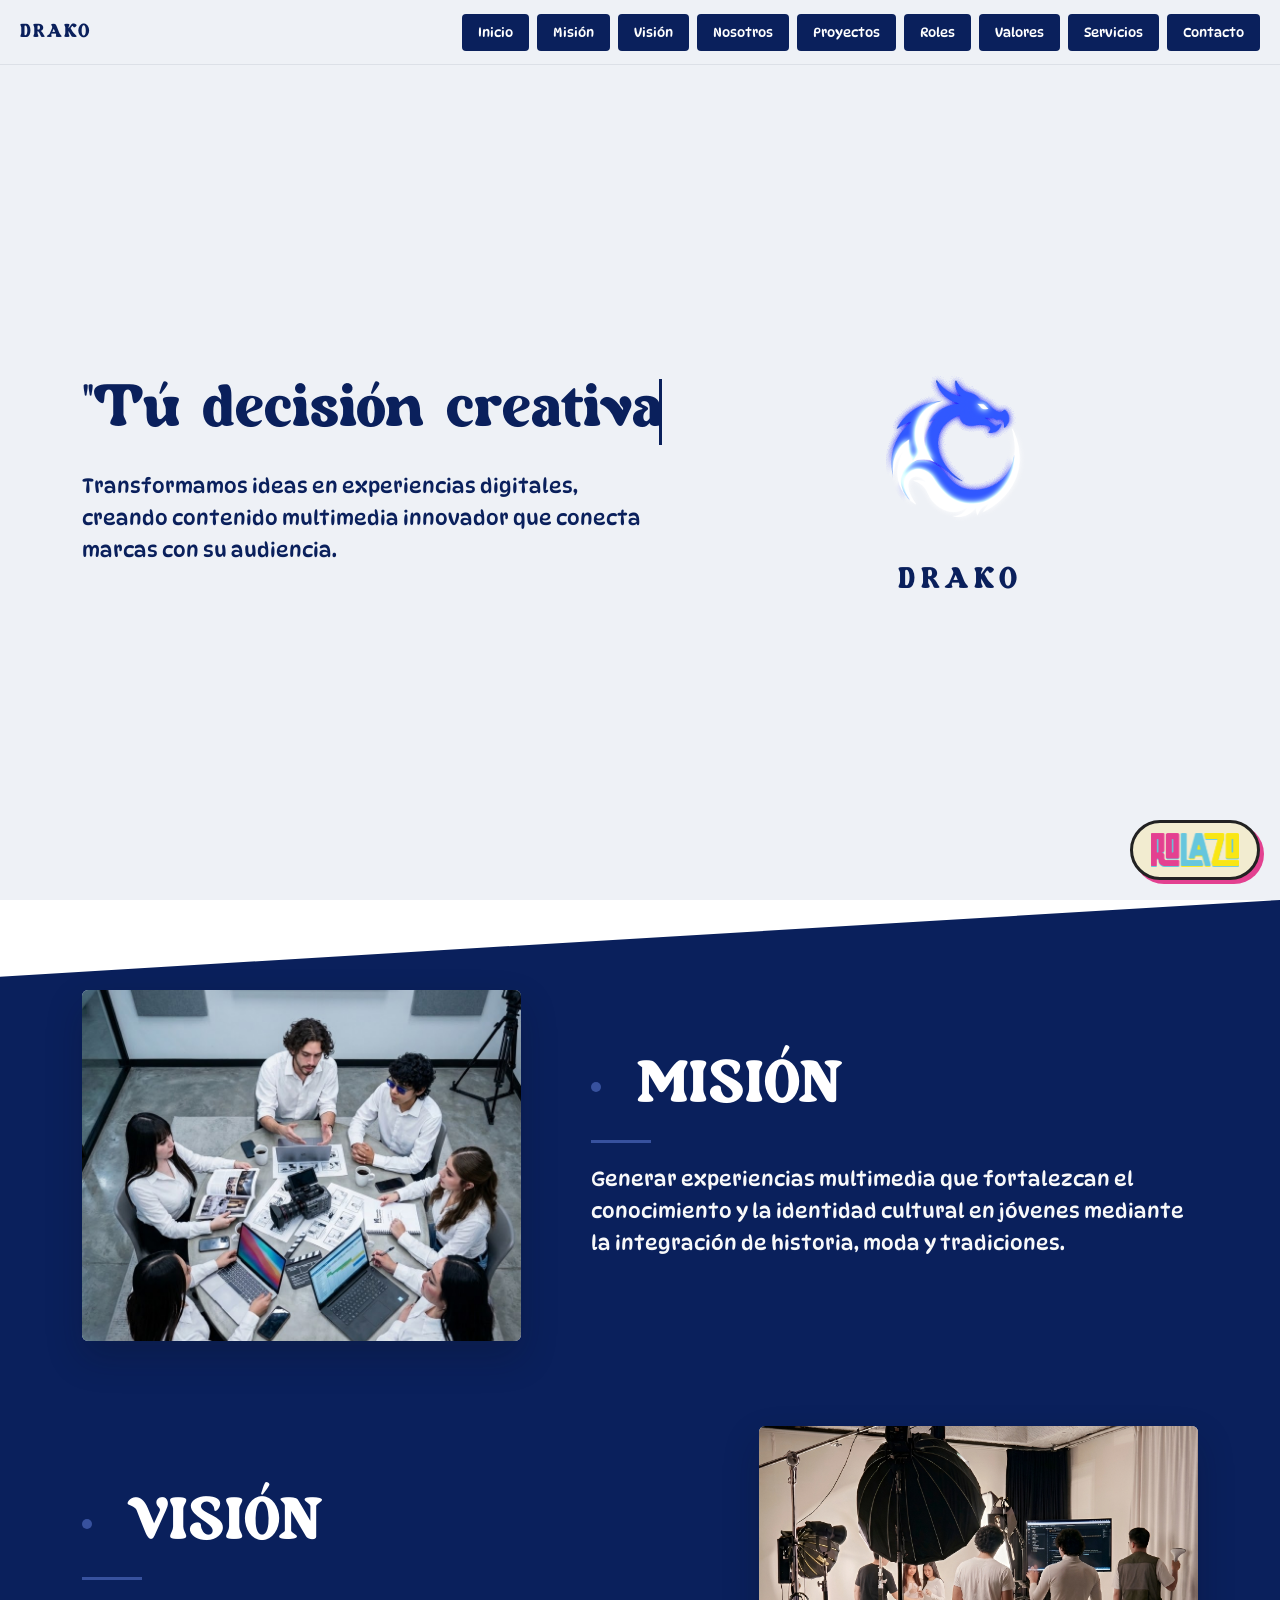
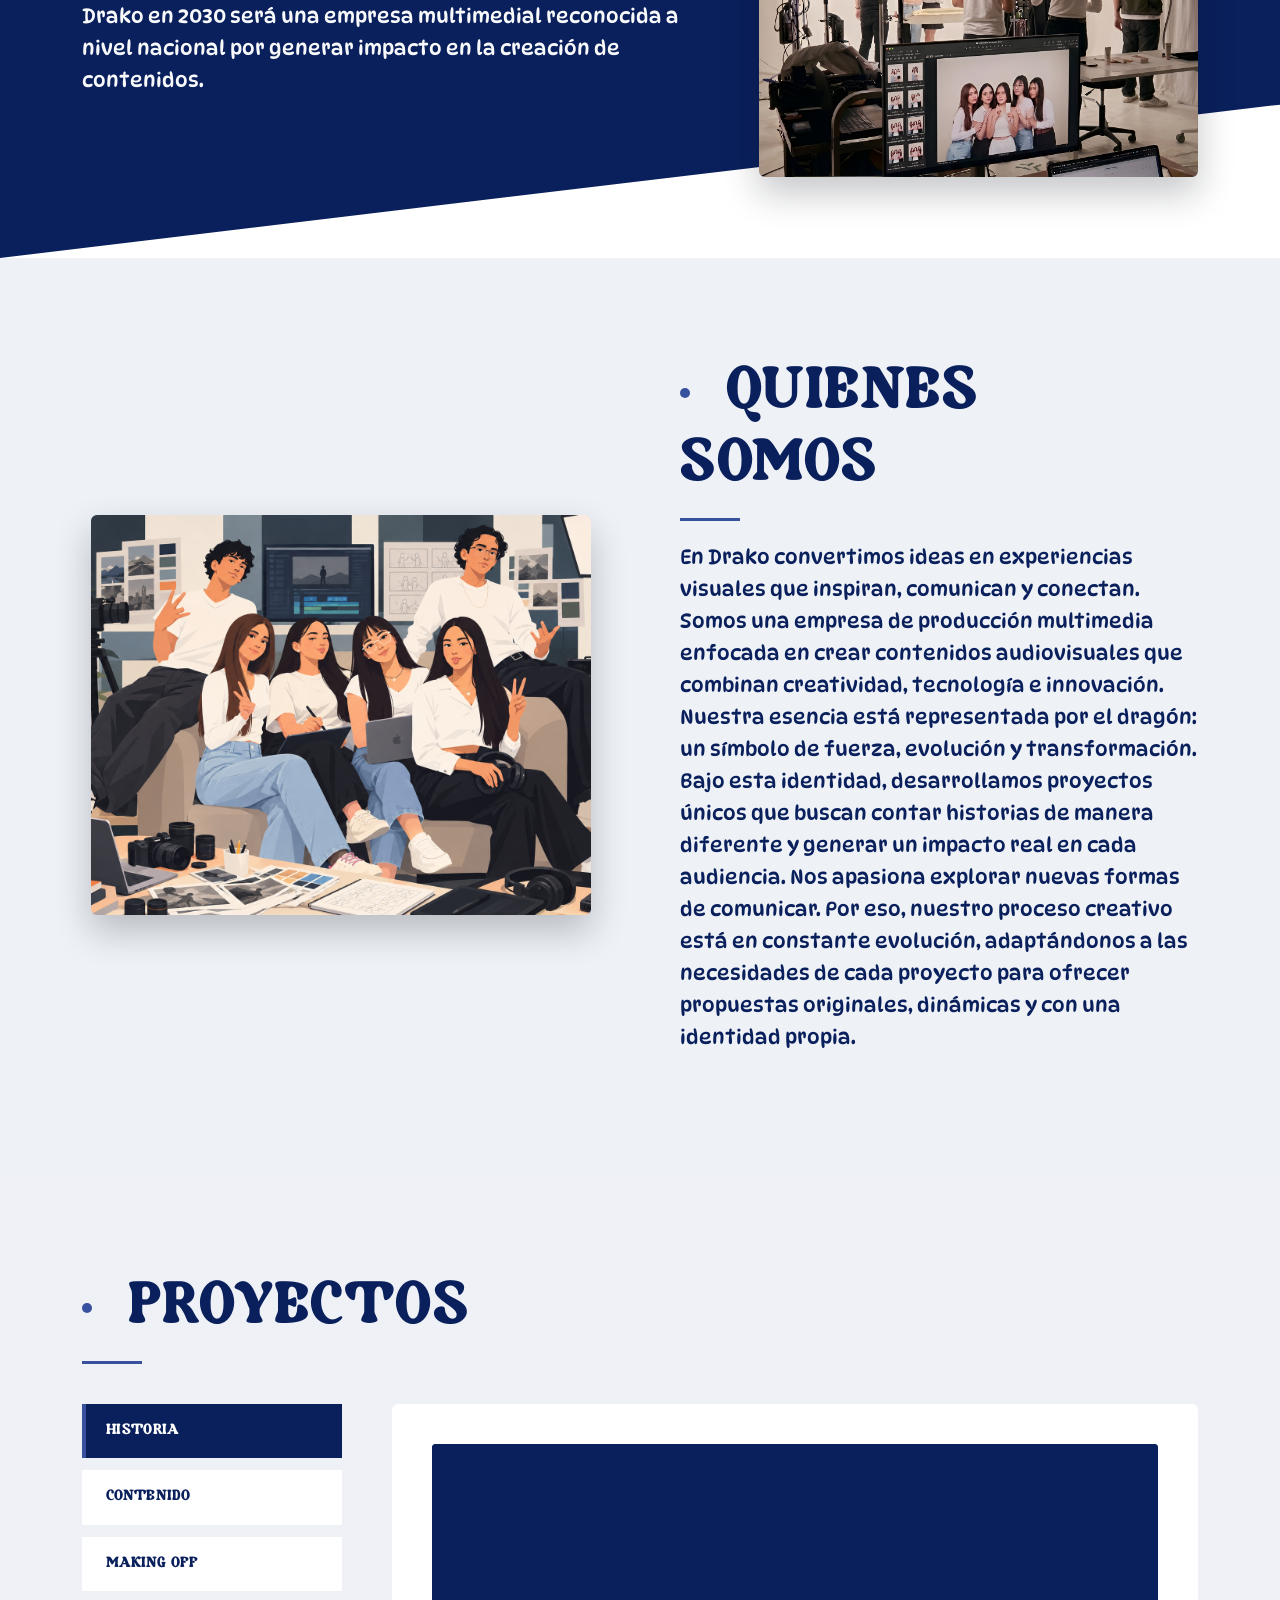
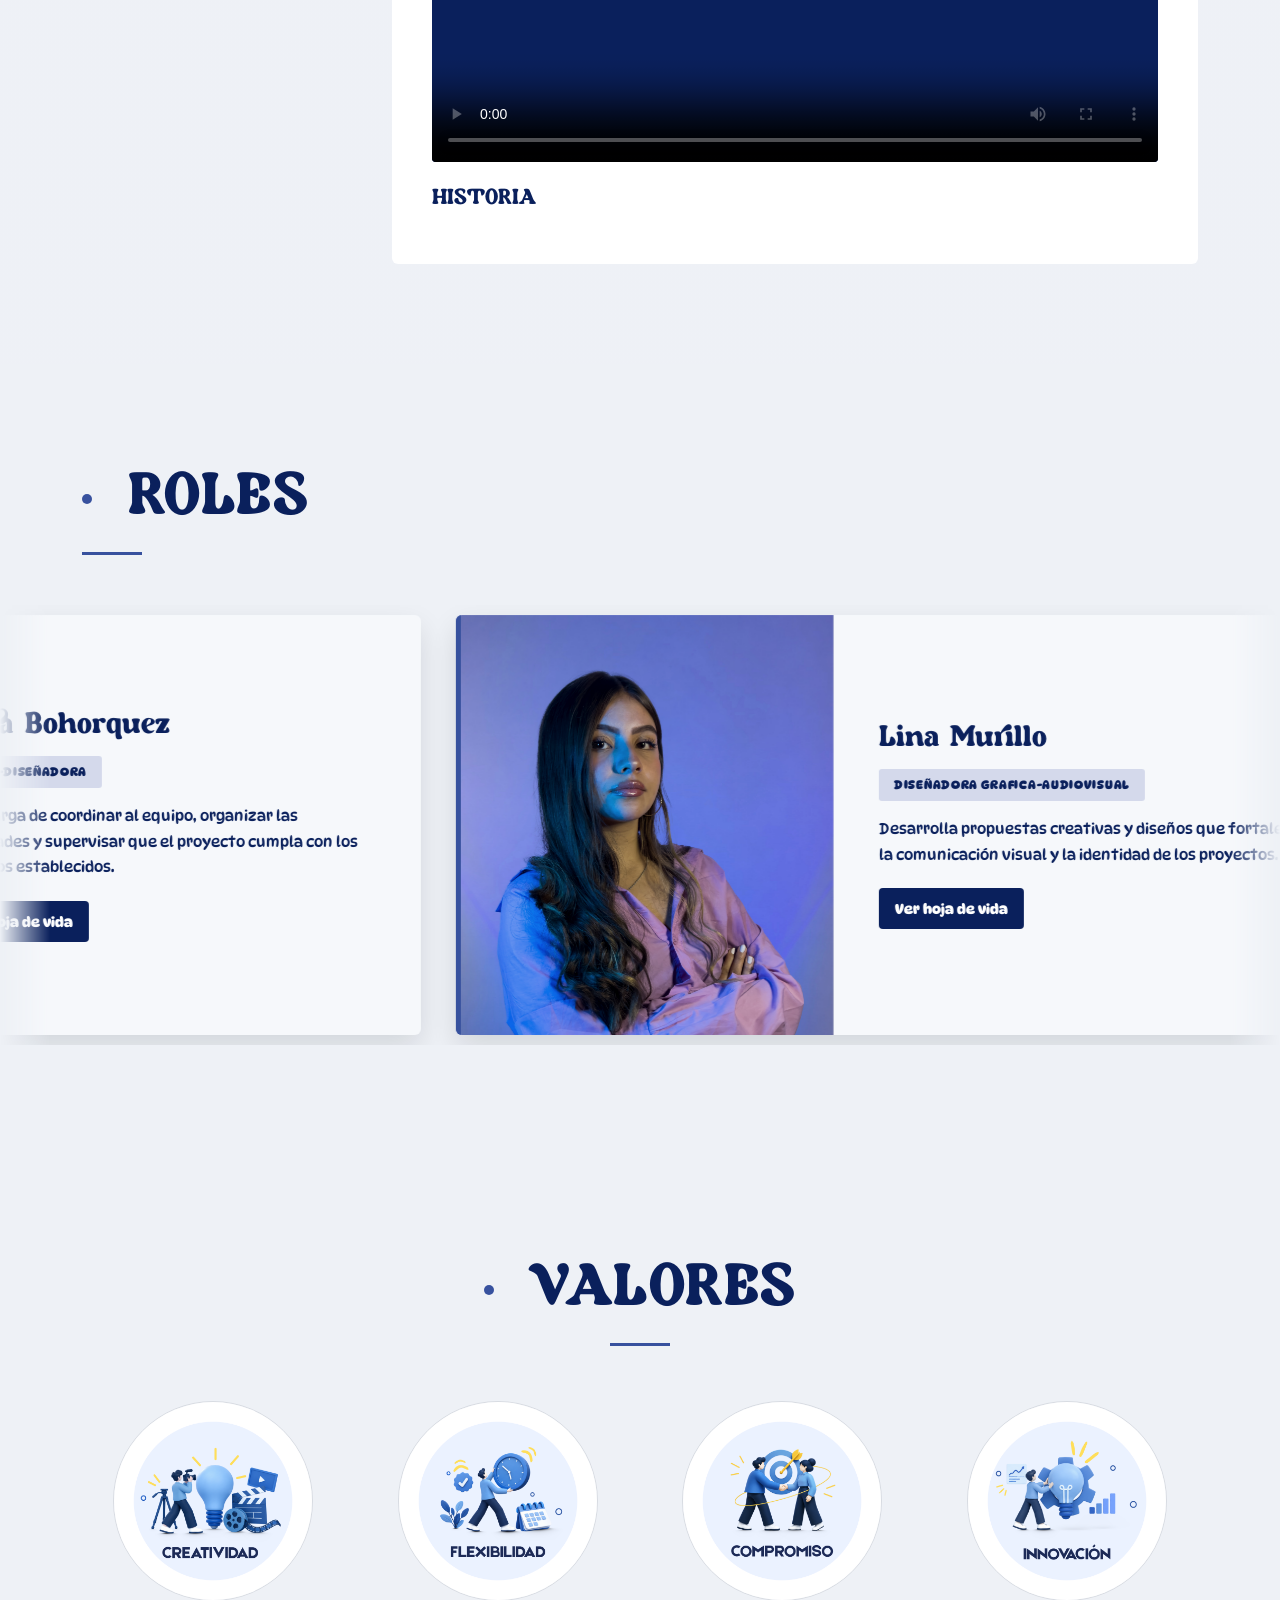
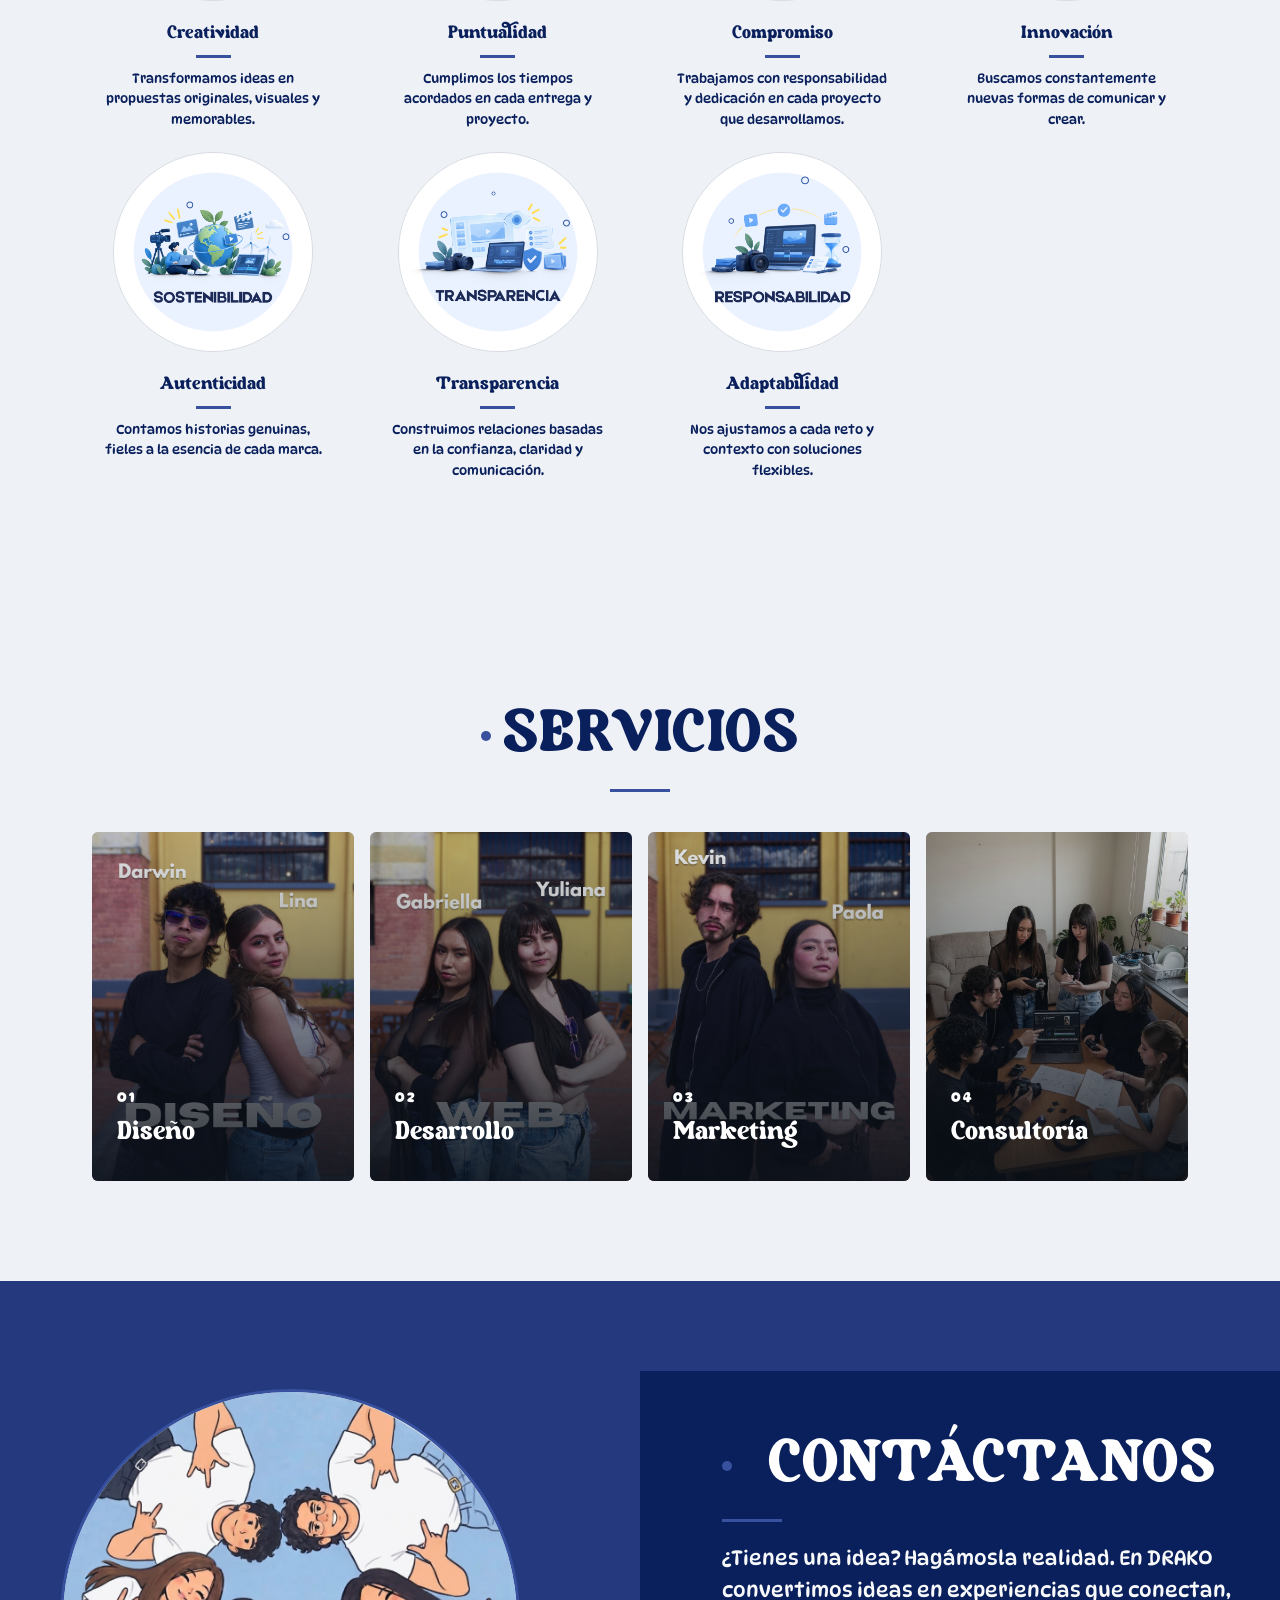
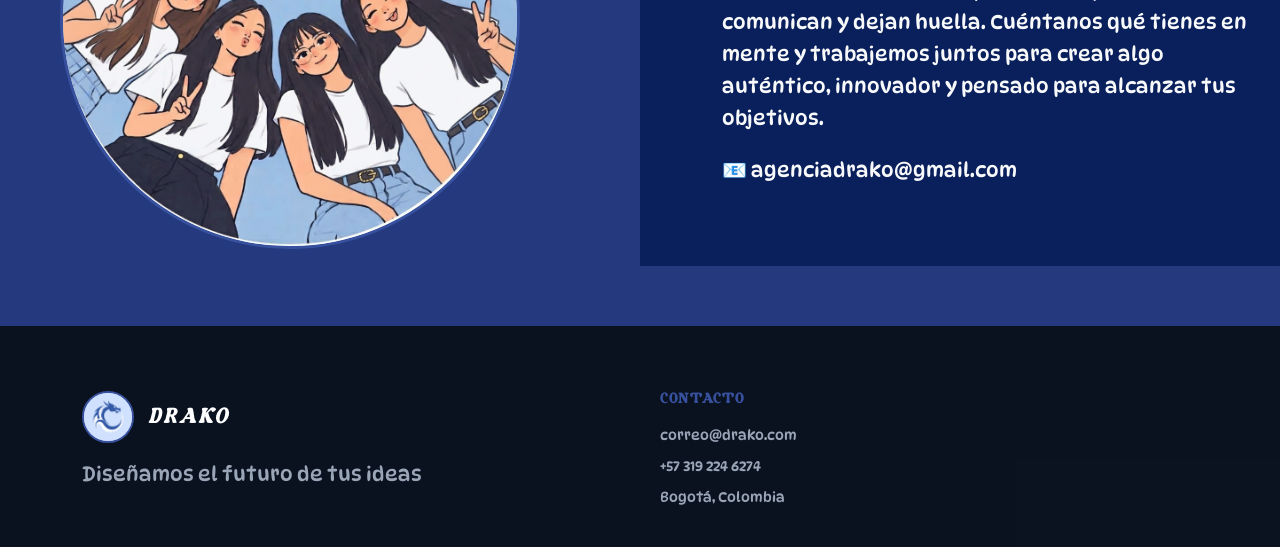
==== commit 94ca453d: "boton flotanto" ====
--- a/index.html
+++ b/index.html
@@ -651,6 +651,11 @@
 
 </footer>
 
+<!-- Botón flotante: acompaña al visitante en toda la página y lleva a Rolazo -->
+<a class="rolazo-fab" href="https://rolazobog-droid.github.io/ROLAZO/" target="_blank" rel="noopener" title="Conoce Rolazo">
+    <img src="img/rolazo-logo.png" alt="Rolazo" width="88" height="34">
+</a>
+
 <script src="https://cdn.jsdelivr.net/npm/bootstrap@5.3.8/dist/js/bootstrap.bundle.min.js" integrity="sha384-FKyoEForCGlyvwx9Hj09JcYn3nv7wiPVlz7YYwJrWVcXK/BmnVDxM+D2scQbITxI" crossorigin="anonymous"></script>
 <script src="js/script.js"></script>
 
--- a/css/styles.css
+++ b/css/styles.css
@@ -1522,4 +1522,82 @@
     .footer-grid {
         grid-template-columns: 1fr;
     }
-}+}
+
+
+/* =========================================================
+   BOTÓN FLOTANTE — ROLAZO
+   Siempre visible en una esquina (position: fixed) y por
+   encima del navbar (z-index 1000). El enlace se cambia en
+   index.html, en el <a class="rolazo-fab">.
+========================================================= */
+
+.rolazo-fab {
+    position: fixed;
+    right: 20px;
+    bottom: calc(20px + env(safe-area-inset-bottom, 0px));
+    z-index: 1100;
+    display: inline-flex;
+    align-items: center;
+    justify-content: center;
+    padding: 10px 18px;
+    background: #f2ecd0;
+    border: 3px solid #222222;
+    border-radius: 999px;
+    box-shadow: 4px 4px 0 #E34190;
+    line-height: 0;
+    text-decoration: none;
+    transition: transform 0.2s ease, box-shadow 0.2s ease;
+    animation: rolazo-fab-in 0.6s 0.8s backwards cubic-bezier(0.2, 0.9, 0.3, 1.25);
+}
+
+.rolazo-fab img {
+    display: block;
+    height: 34px;
+    width: auto;
+}
+
+.rolazo-fab:hover {
+    transform: translate(-2px, -2px) rotate(-2deg);
+    box-shadow: 7px 7px 0 #68C6DD;
+}
+
+.rolazo-fab:active {
+    transform: translate(2px, 2px);
+    box-shadow: 1px 1px 0 #E34190;
+}
+
+.rolazo-fab:focus-visible {
+    outline: 3px solid #FEE601;
+    outline-offset: 3px;
+}
+
+@keyframes rolazo-fab-in {
+    from { opacity: 0; transform: translateY(30px) scale(0.85); }
+    to   { opacity: 1; transform: none; }
+}
+
+@media (max-width: 768px) {
+    .rolazo-fab {
+        right: 14px;
+        bottom: calc(14px + env(safe-area-inset-bottom, 0px));
+        padding: 8px 14px;
+    }
+
+    .rolazo-fab img {
+        height: 28px;
+    }
+}
+
+@media (prefers-reduced-motion: reduce) {
+    .rolazo-fab {
+        animation: none;
+        transition: none;
+    }
+}
+
+@media print {
+    .rolazo-fab {
+        display: none;
+    }
+}
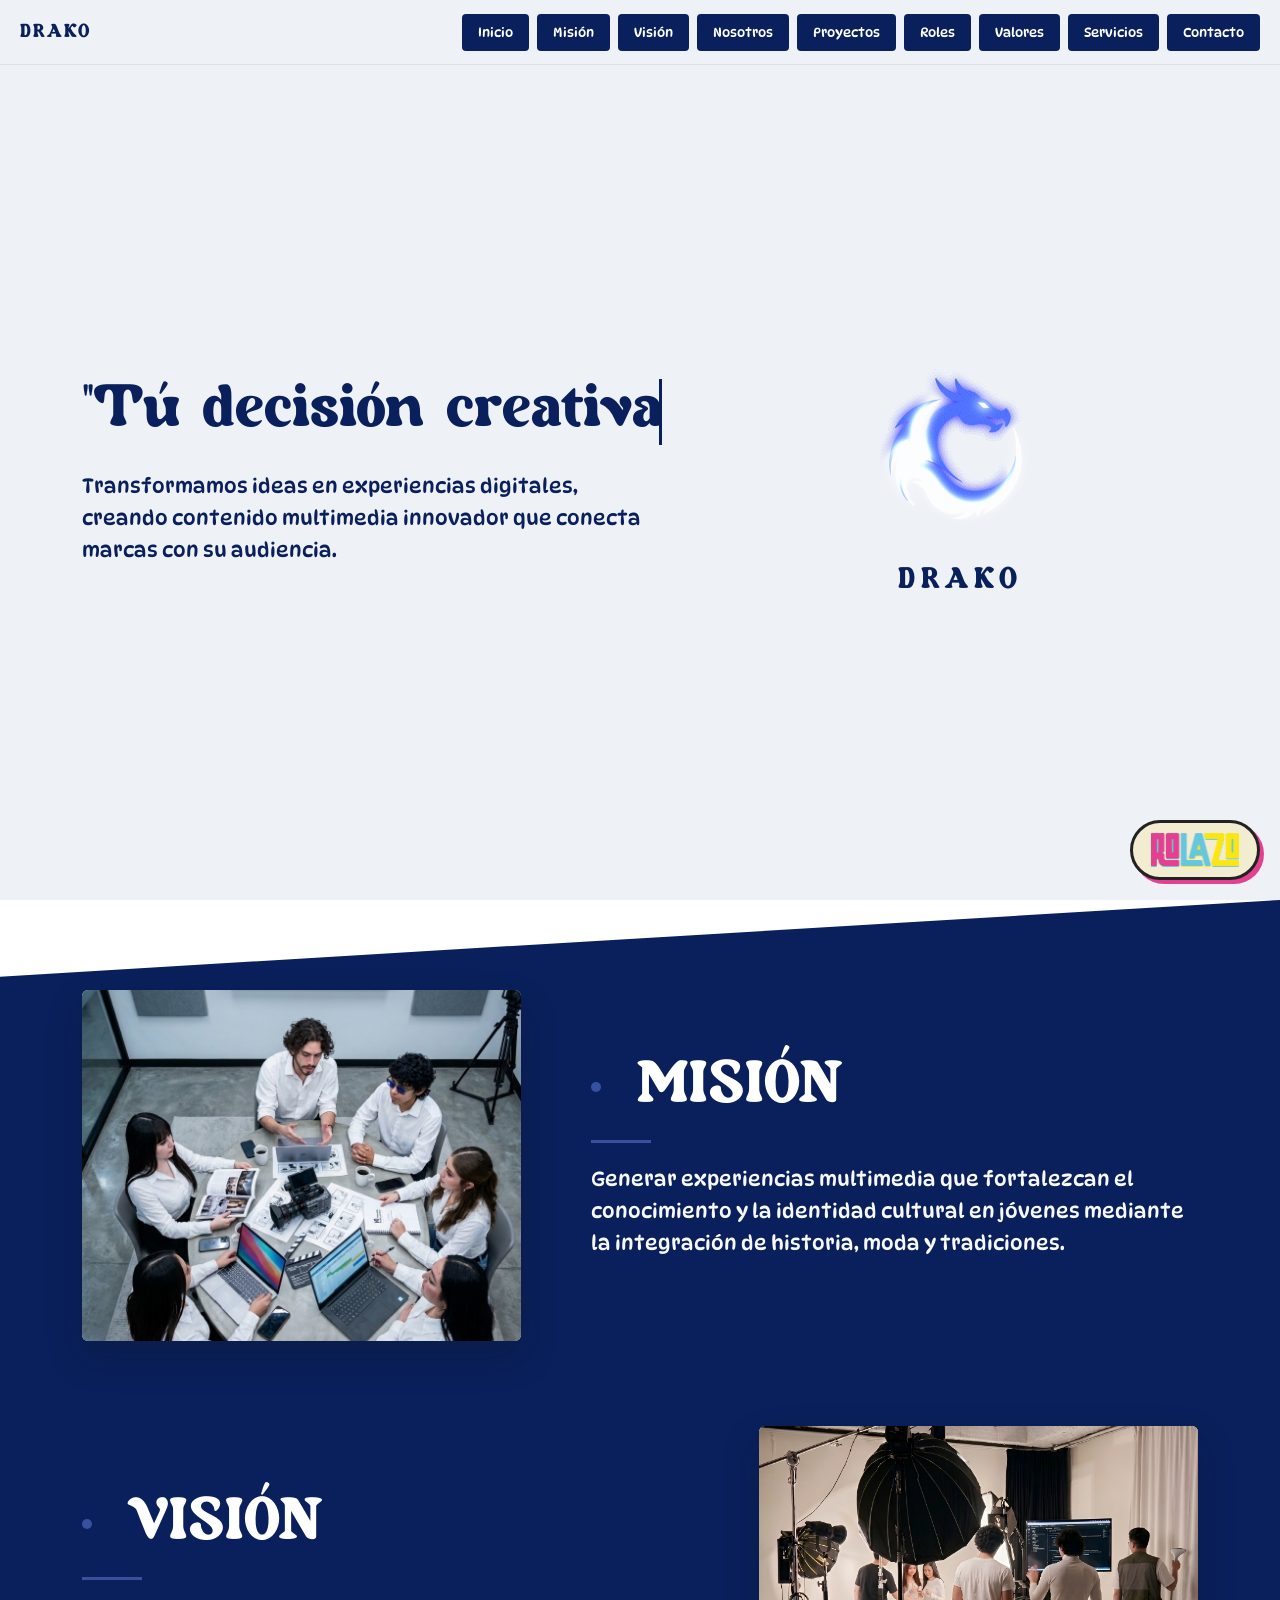
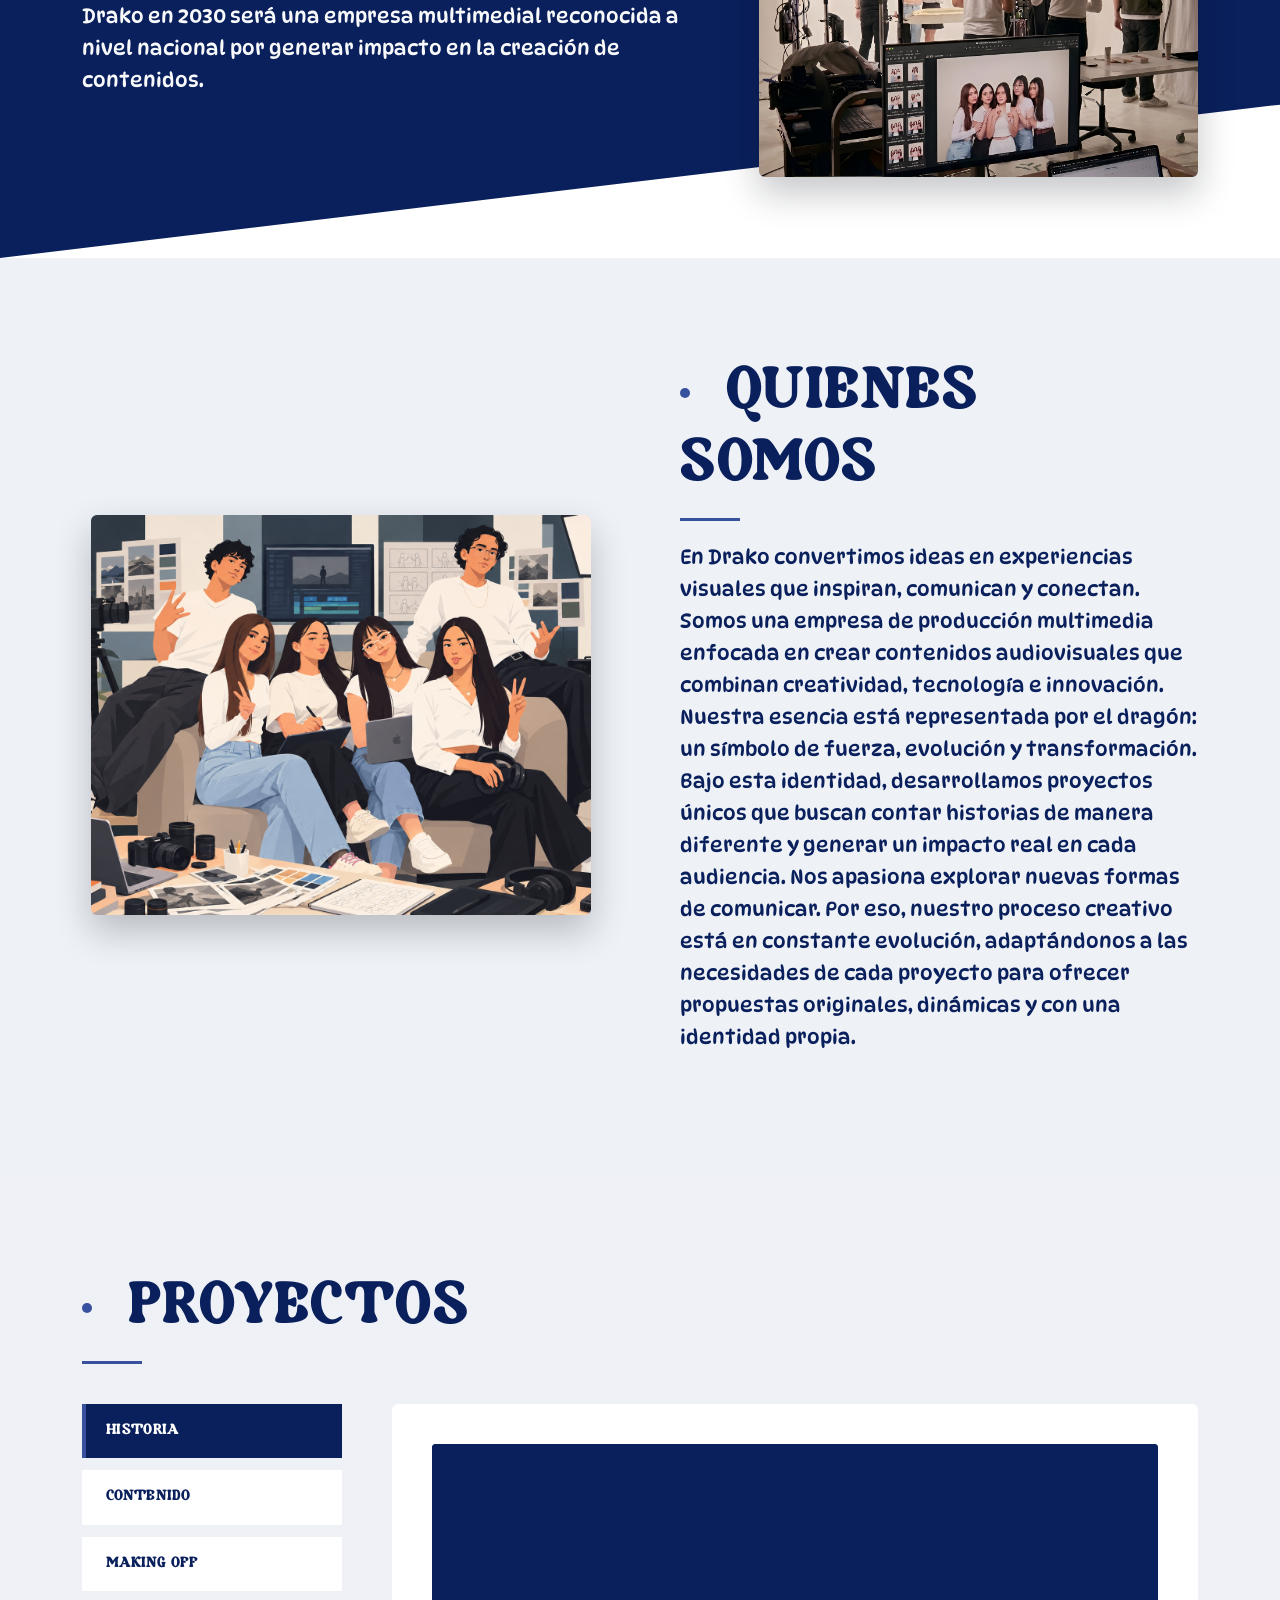
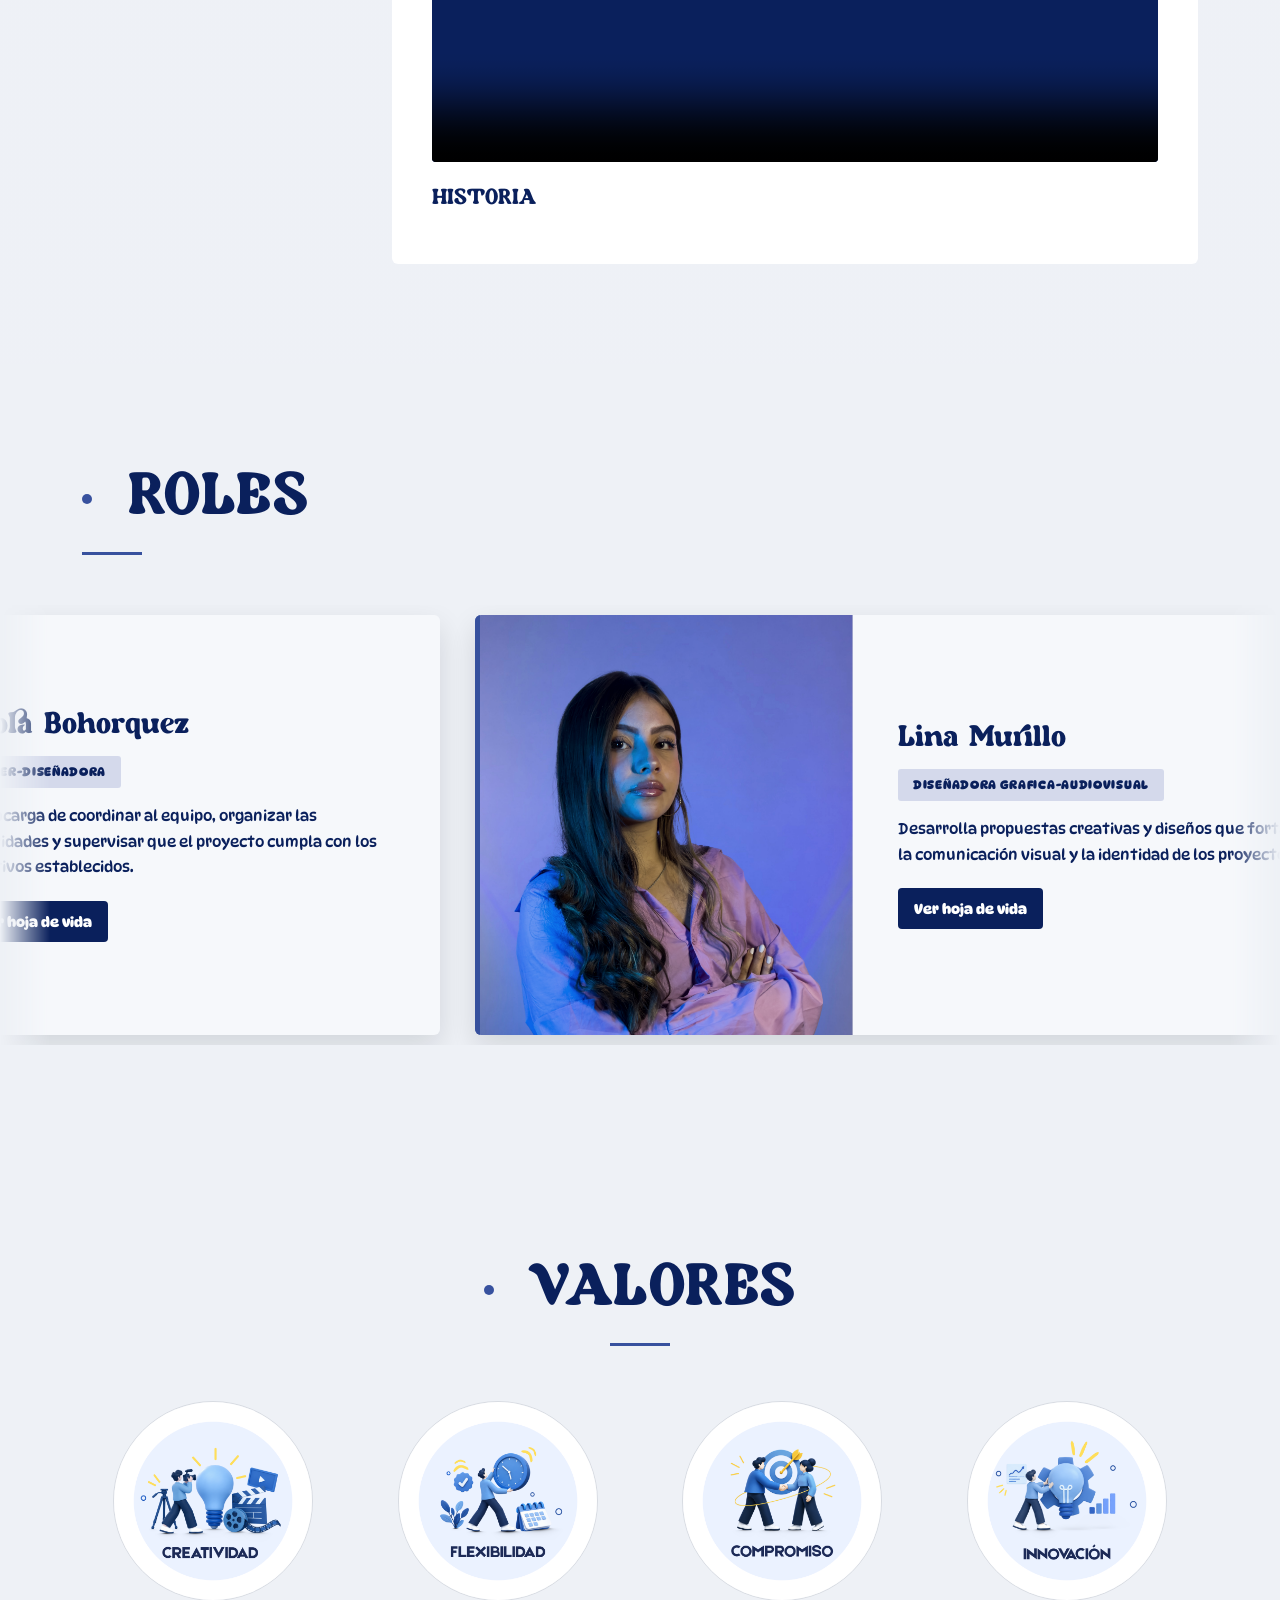
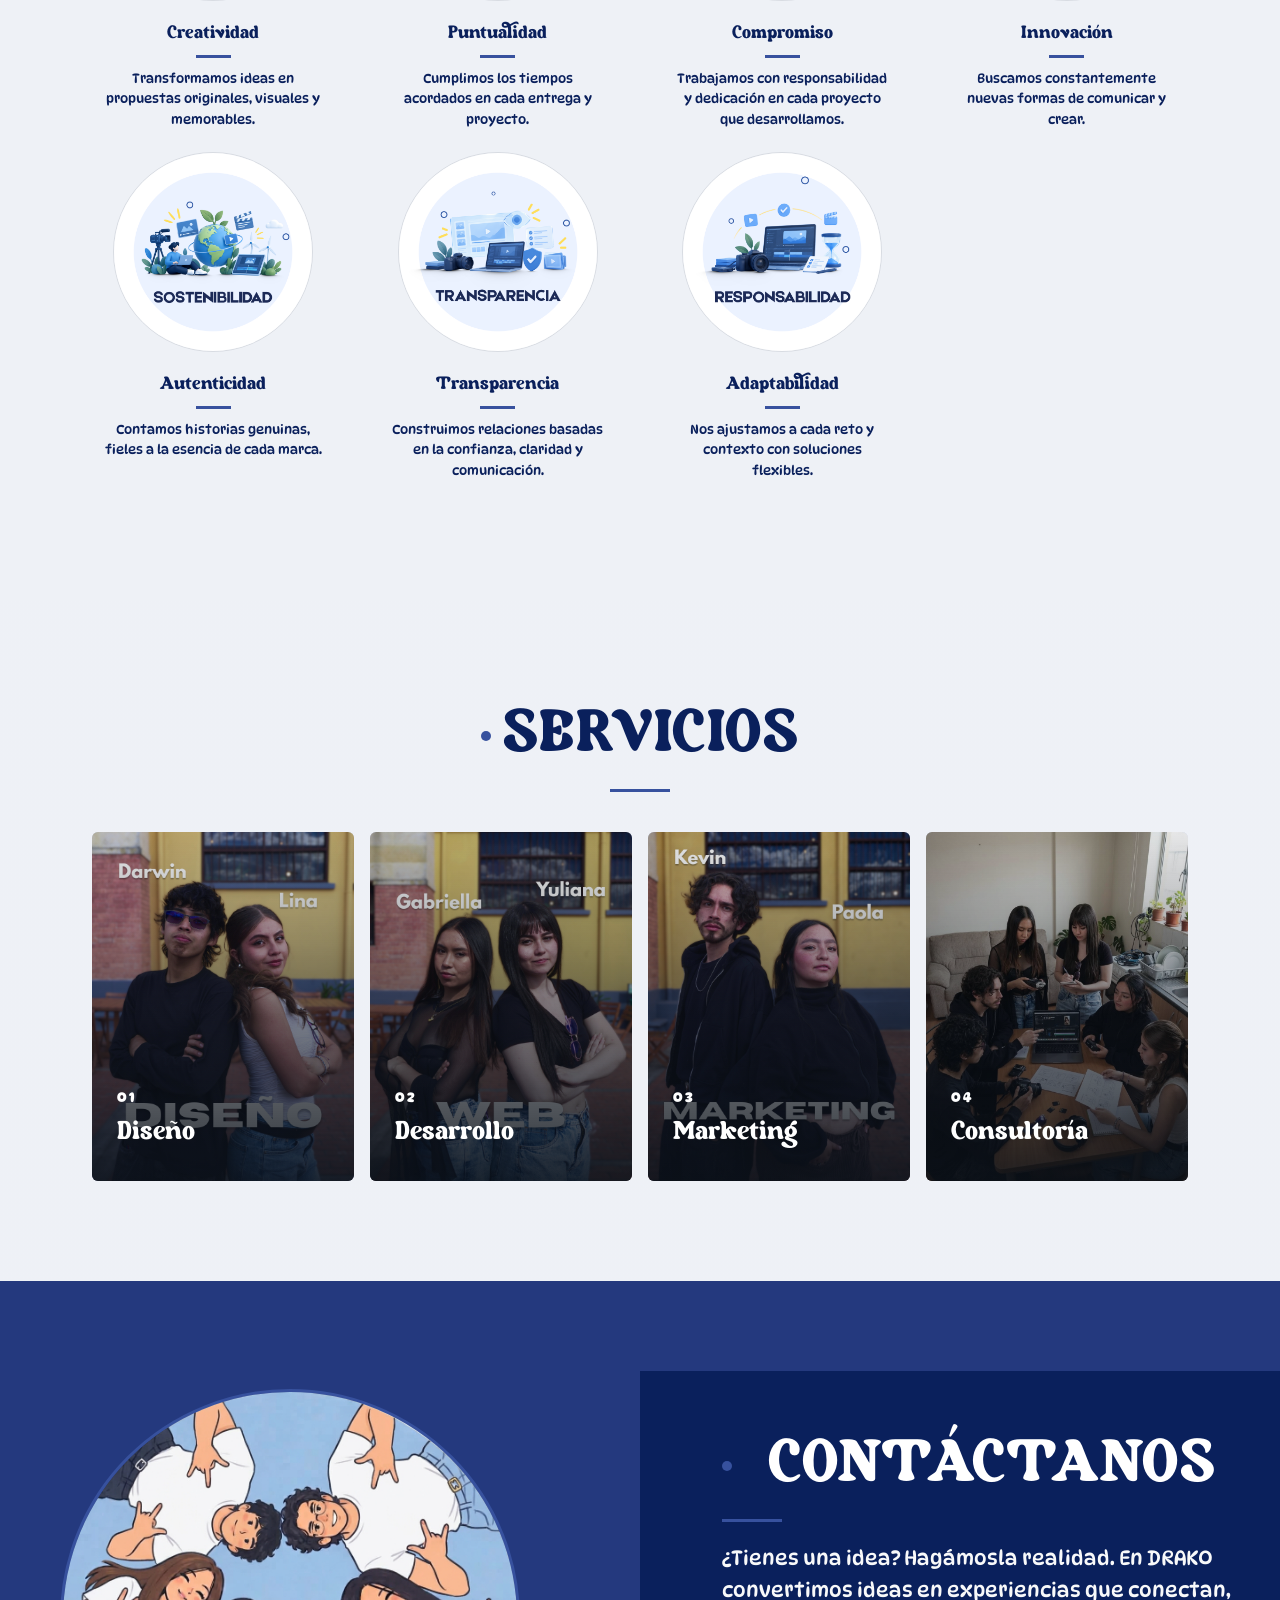
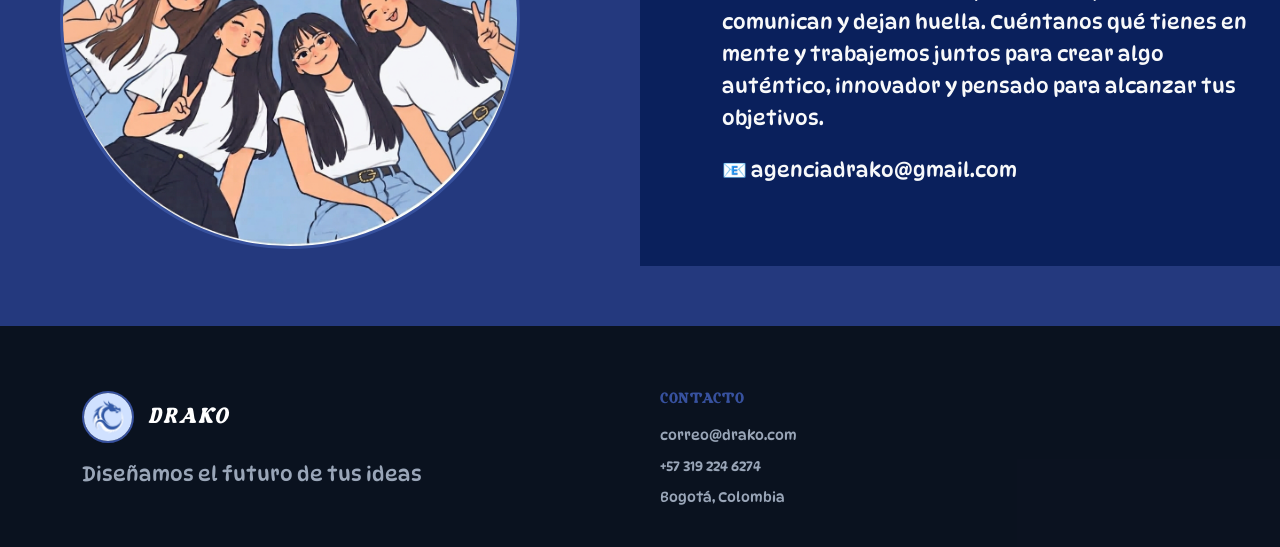
==== commit f27f16c5: "cambios finales" ====
--- a/index.html
+++ b/index.html
@@ -205,7 +205,7 @@
 
                     <!-- VIDEO 1: historia -->
                     <video class="proyecto-video is-active" data-project="historia" poster="img/portada-historia.jpg" controls playsinline preload="metadata">
-                        <source src="https://github.com/agenciadrako77/AgenciaDrako/releases/download/v2.0.0/video1.MP4" type="video/mp4">
+                        <source src="https://github.com/agenciadrako77/AgenciaDrako/releases/download/v2.0.0/video4.mp4" type="video/mp4">
                     </video>
 
                     <!-- VIDEO 2: contenido — CORREGIDO (antes: video.2.mp4.mp4) -->
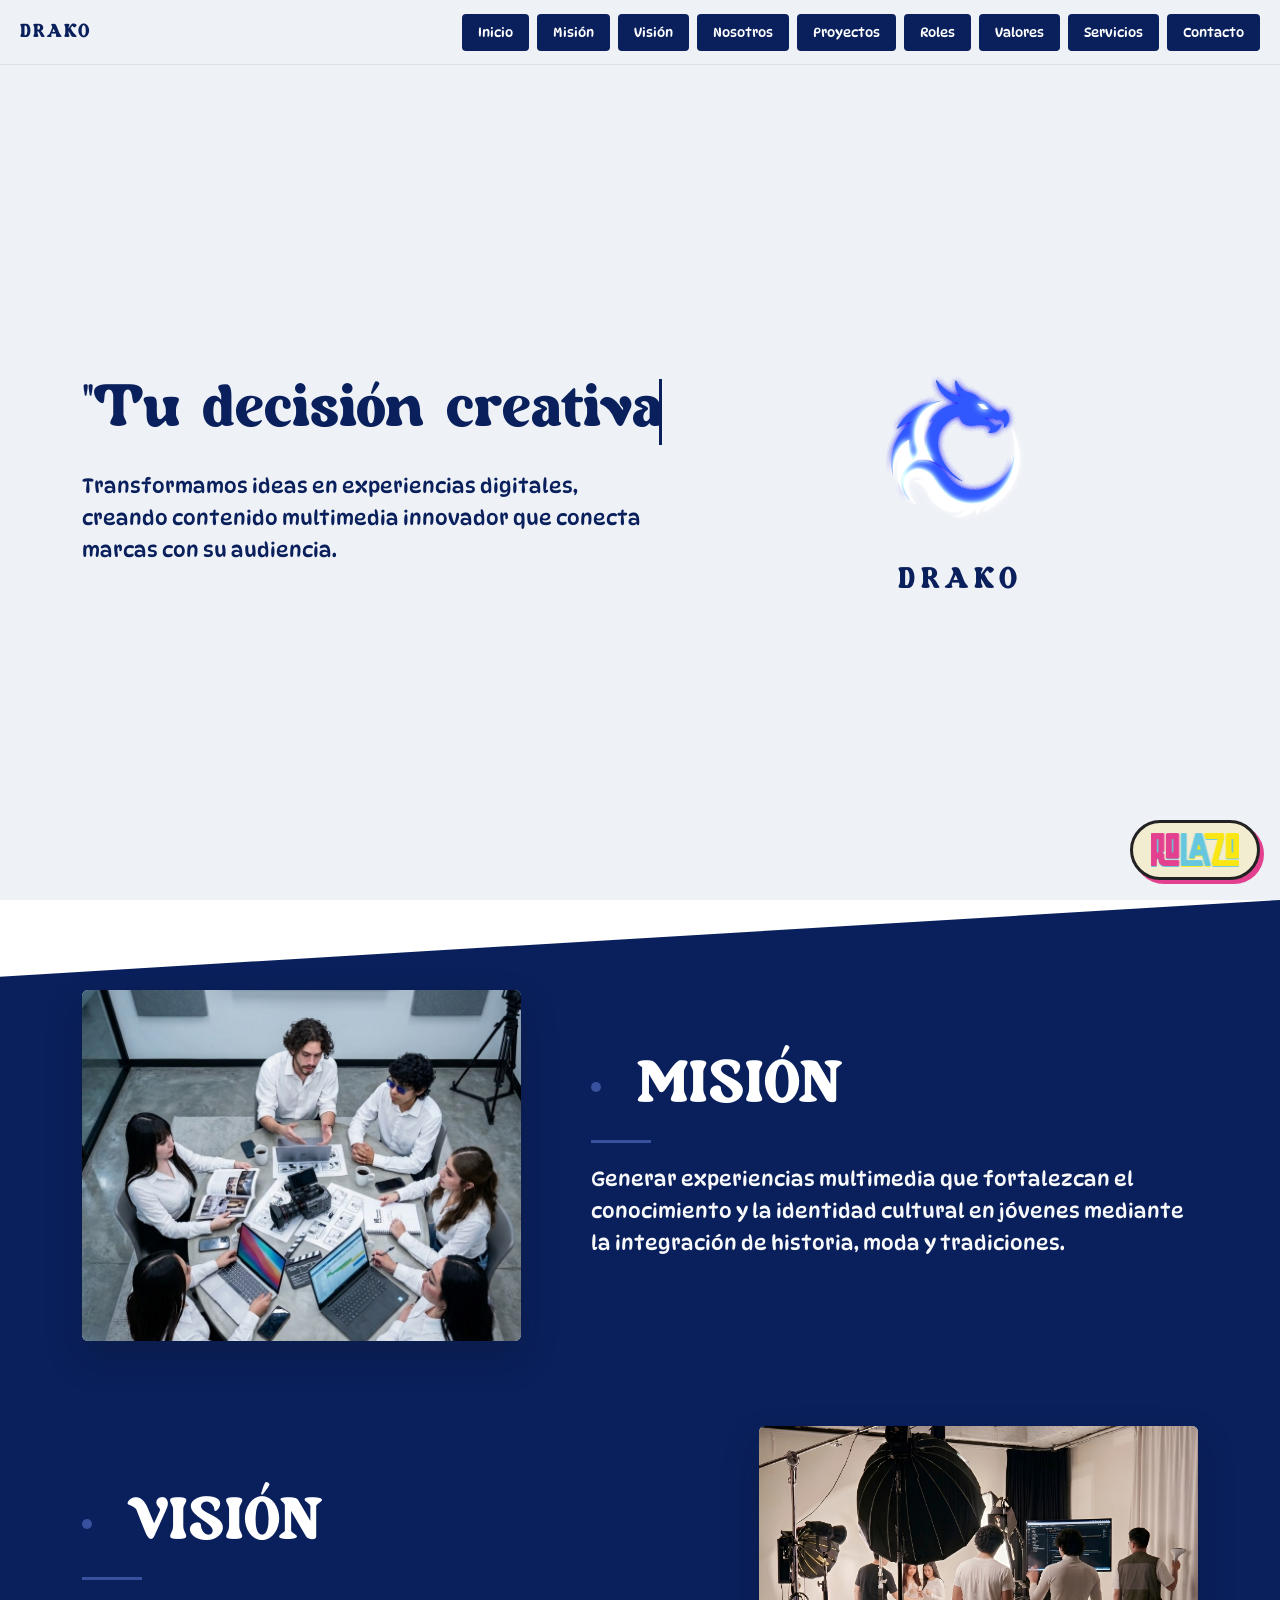
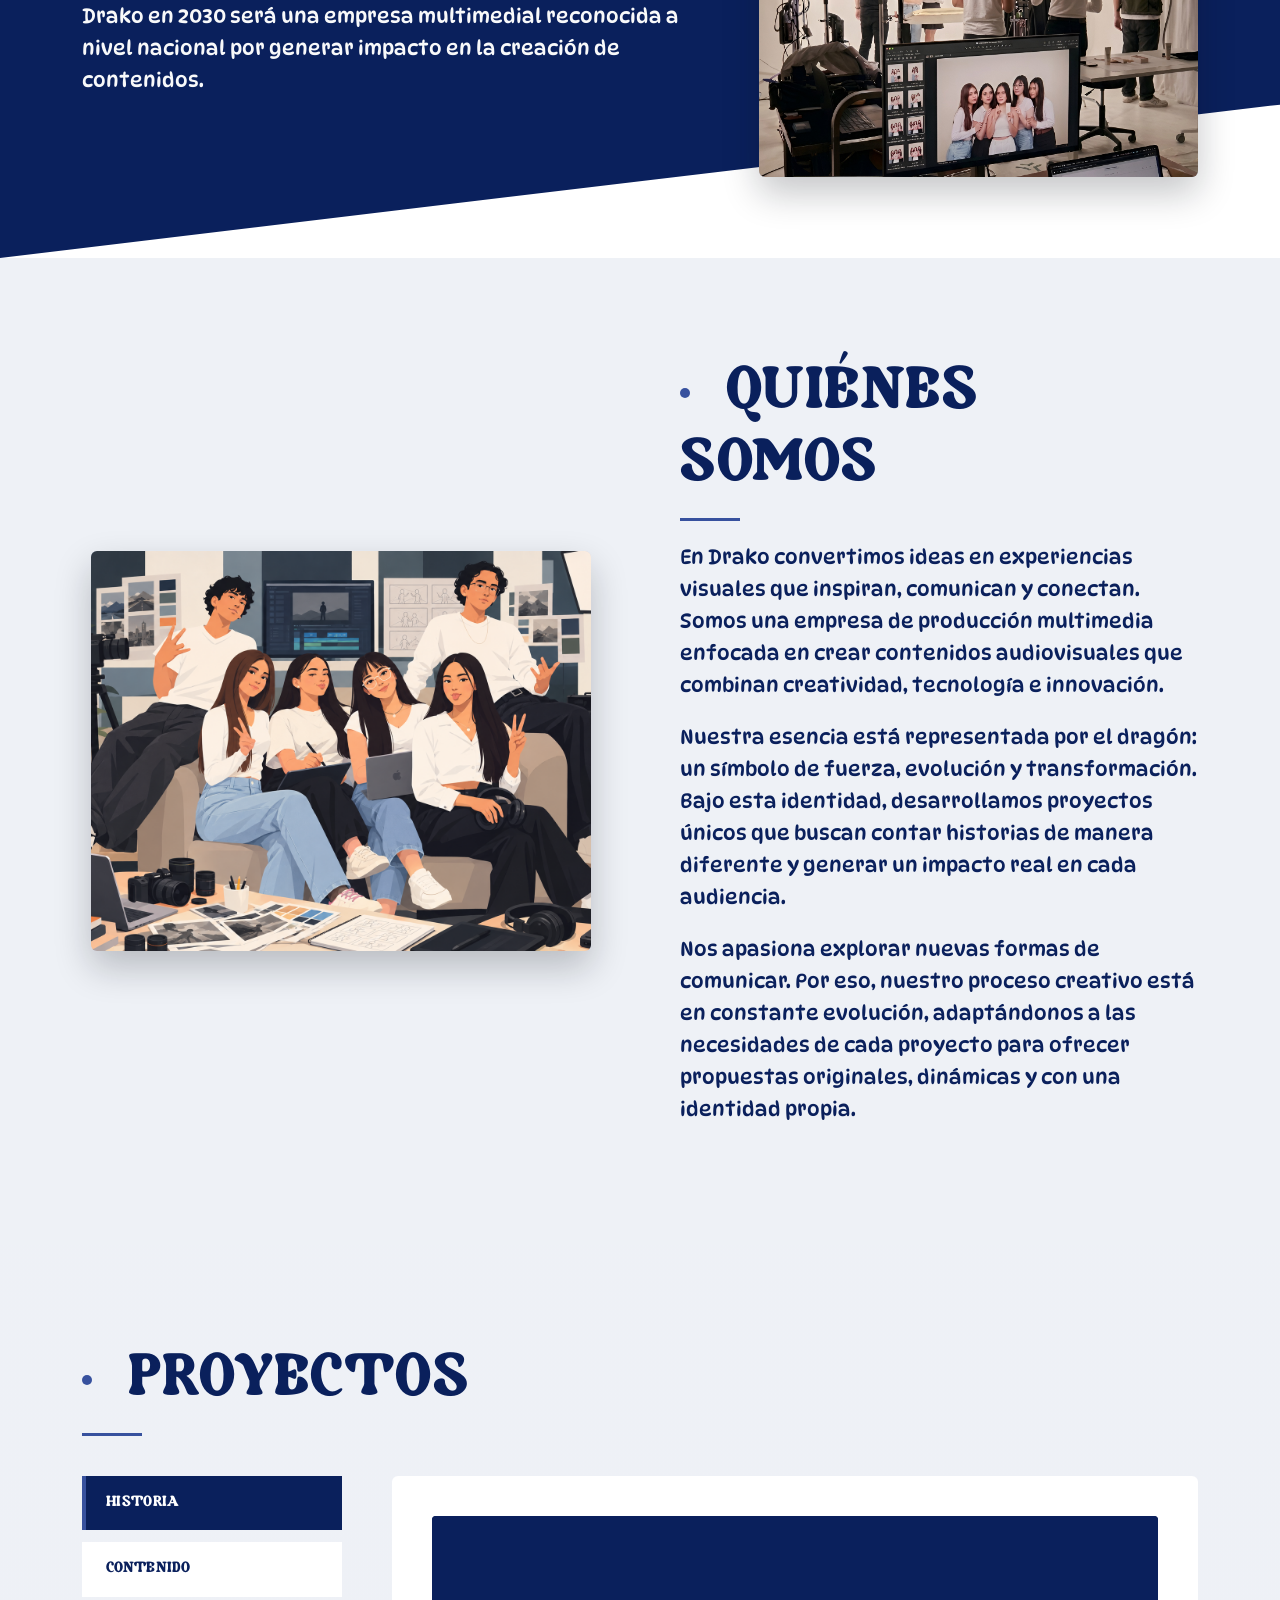
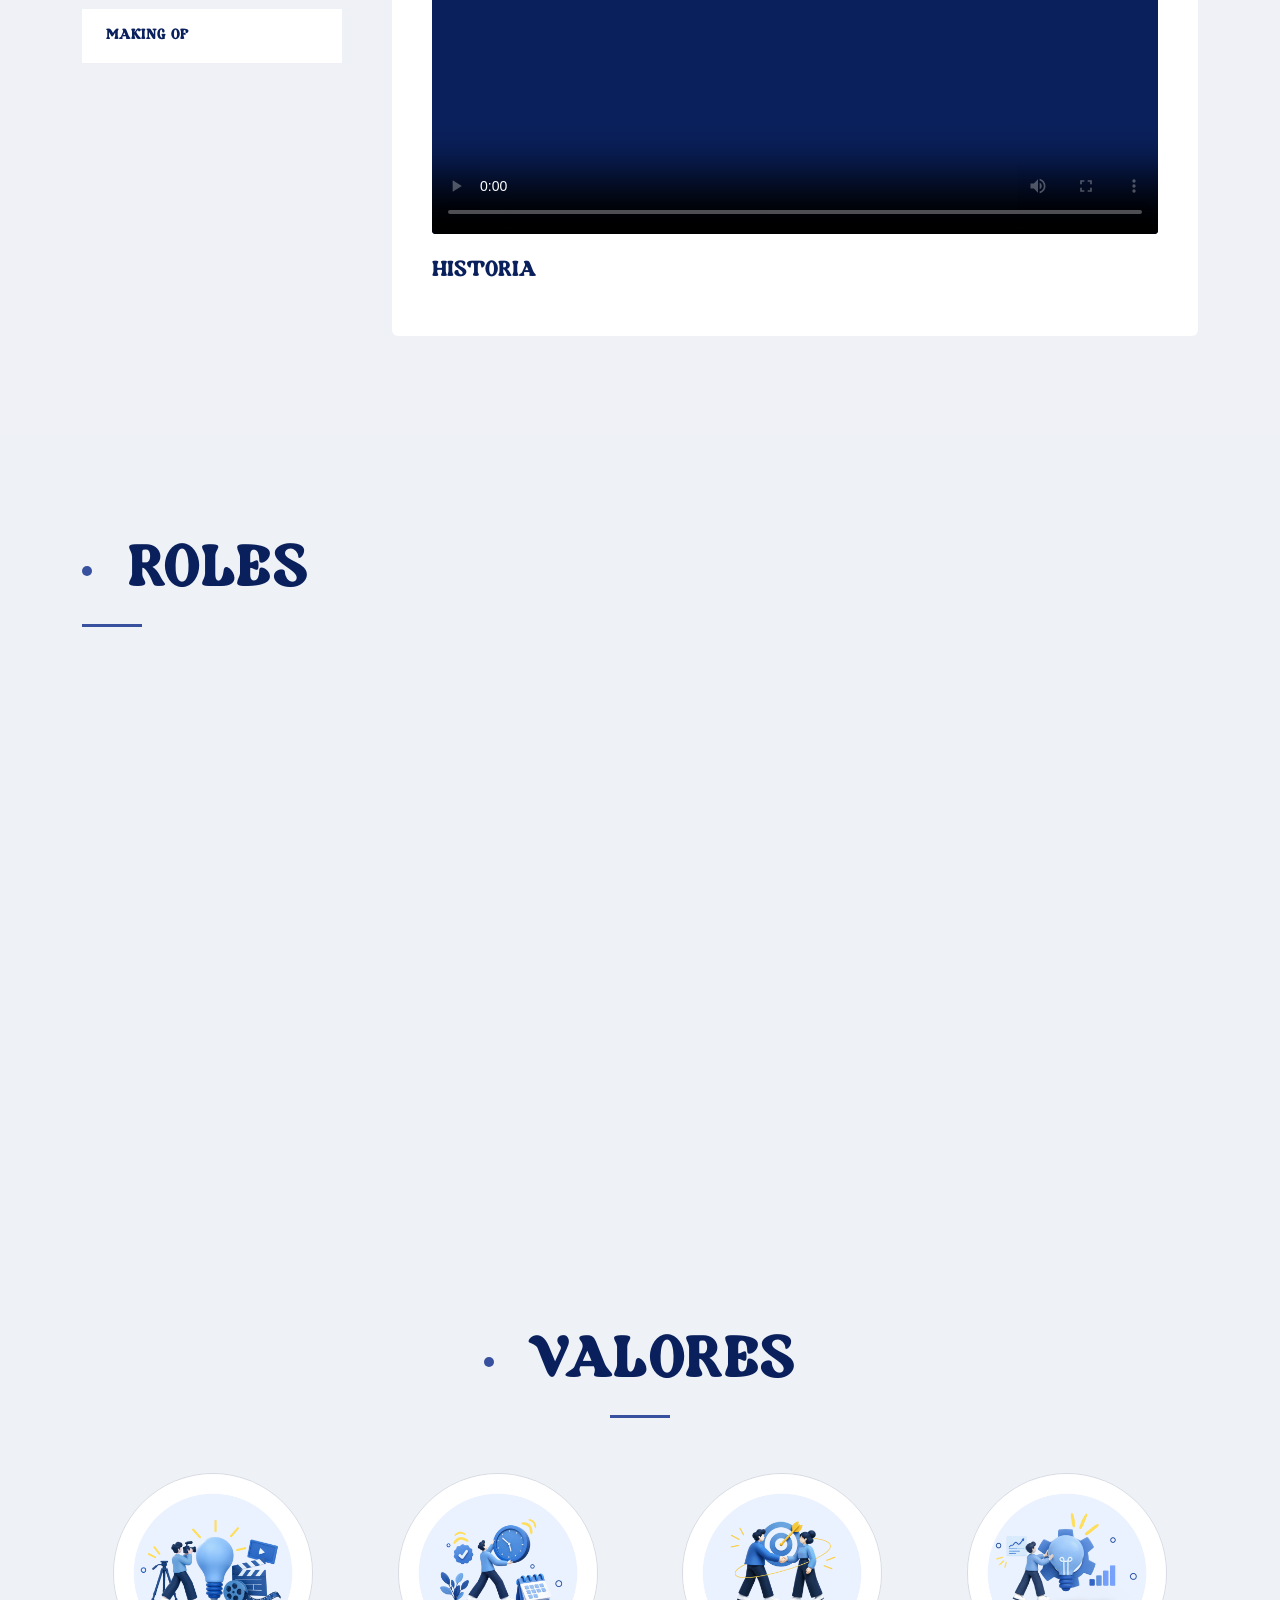
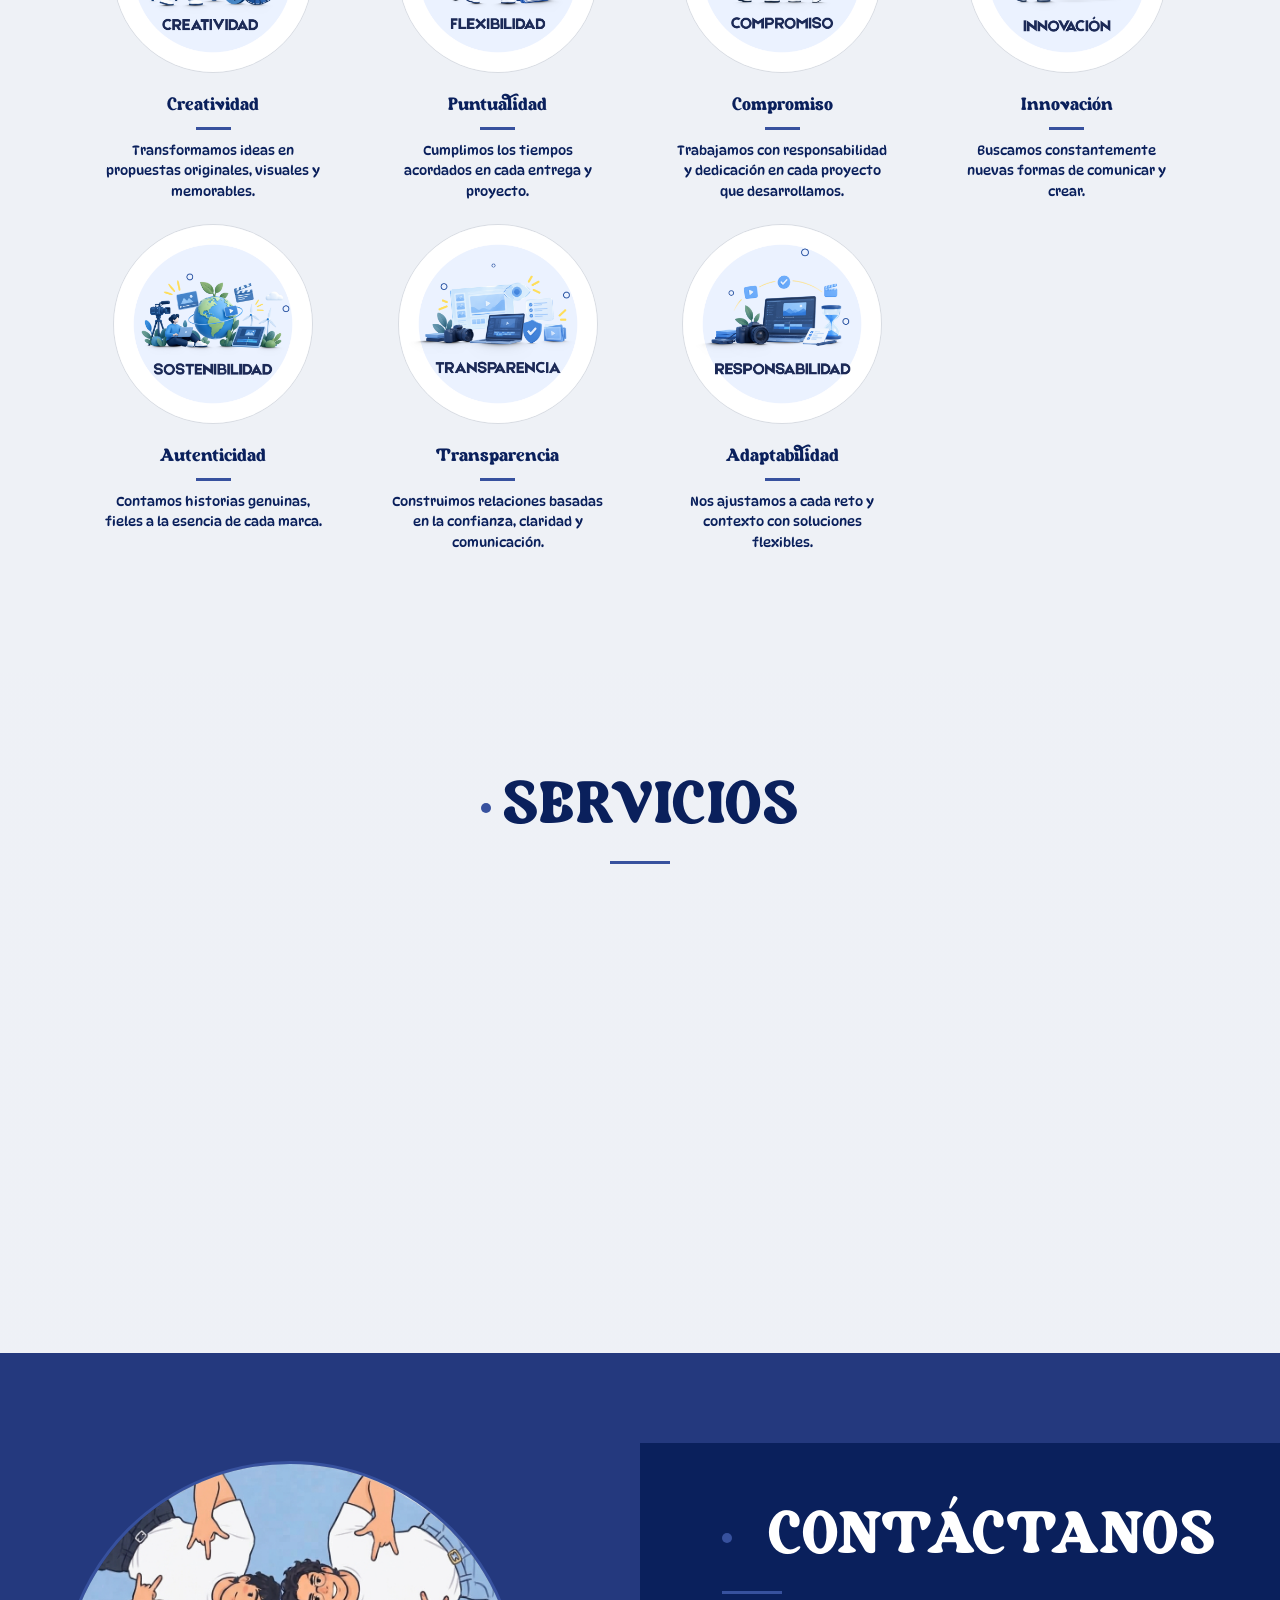
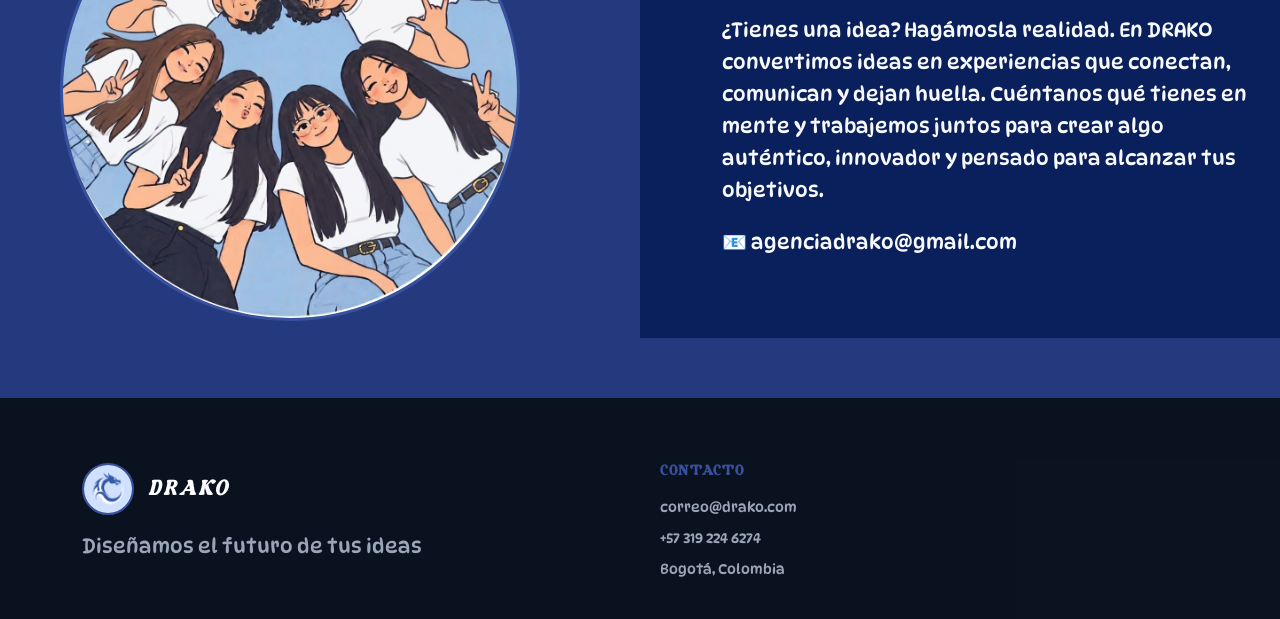
==== commit bf7a93d0: "sisa" ====
--- a/index.html
+++ b/index.html
@@ -14,14 +14,14 @@
     <script src="js/js"></script>
 </head>
 <body>
-
+ 
     <nav class="wf-navbar">
         <div class="wf-navbar-inner">
-
+ 
             <span class="wf-logo">
                 DRAKO
             </span>
-
+ 
             <div class="wf-pill">
                 <a href="#inicio">Inicio</a>
                 <a href="#mision">Misión</a>
@@ -33,29 +33,27 @@
             <a href="#servicios">Servicios</a>
             <a href="#contacto">Contacto</a>
         </div>
-
+ 
     </div>
 </nav>
-
-
+ 
+ 
 <!-- =========================================================
      HERO / INICIO — logo animado (GIF)
 ========================================================= -->
-
+ 
 <header class="hero bg-dragones" id="inicio">
     <div class="container">
         <div class="hero-row">
             <div class="hero-content">
                 <h1 class="hero-title">
-                    <span class="typewriter-text">"Tú decisión creativa"</span>
+                    <span class="typewriter-text">"Tu decisión creativa"</span>
                 </h1>
                 <p class="wf-text">
-                    Transformamos ideas en experiencias digitales,
-                     creando contenido multimedia innovador
-                      que conecta marcas con su audiencia.
-                </p>
-            </div>
-
+                    Transformamos ideas en experiencias digitales, creando contenido multimedia innovador que conecta marcas con su audiencia.
+                </p>
+            </div>
+ 
             <div class="hero-image">
                 <div class="logo-anim-wrap" id="logo-anim-wrap">
                     <img src="animacion/DRAKO GIFF.gif" alt="logo animado Drako" class="logo-gif">
@@ -65,115 +63,108 @@
         </div>
     </div>
 </header>
-
-
+ 
+ 
 <!-- =========================================================
 MISIÓN + VISIÓN — 2 fotografías con movimiento por sección
 ========================================================= -->
-
+ 
 <section class="mv-shape">
-
+ 
     <div class="mv-diagonal"></div>
-
+ 
     <!-- MISIÓN -->
     <div class="container mv-block mision-block" id="mision">
-
+ 
         <div class="mv-row">
-
+ 
             <div class="mv-image parallax-pair">
                 <div class="ph-box-wide ph-photo" data-depth="0.2">
                     <img src="img/MISIÓN.jpeg" alt="Misión Drako">
                 </div>
             </div>
-
+ 
             <div class="mv-text">
                 <h2 class="section-title text-light">
                     MISIÓN
                 </h2>
                 <p class="wf-text text-light">
-                    Generar experiencias multimedia que fortalezcan el conocimiento y la identidad
-                    cultural en jóvenes mediante la integración de historia, moda y tradiciones.
-                </p>
-            </div>
-
-        </div>
-    </div>
-
+                    Generar experiencias multimedia que fortalezcan el conocimiento y la identidad cultural en jóvenes mediante la integración de historia, moda y tradiciones.
+                </p>
+            </div>
+ 
+        </div>
+    </div>
+ 
     <!-- VISIÓN -->
     <div class="container mv-block vision-block" id="vision">
         <div class="mv-row vision-row">
-
+ 
             <div class="mv-text">
                 <h2 class="section-title text-light">
                     VISIÓN
                 </h2>
                 <p class="wf-text text-light">
-                  Drako en 2030 será una empresa multimedial reconocida a nivel nacional
-                  por generar impacto en la creación de contenidos.
-                </p>
-            </div>
-
+                  Drako en 2030 será una empresa multimedial reconocida a nivel nacional por generar impacto en la creación de contenidos.
+                </p>
+            </div>
+ 
             <div class="mv-image parallax-pair">
                 <div class="ph-box-wide ph-photo" data-depth="0.2">
                     <img src="img/Vision.jpg" alt="Visión Drako">
                 </div>
             </div>
-
+ 
         </div>
     </div>
 </section>
-
-
+ 
+ 
 <!-- =========================================================
      QUIÉNES SOMOS — imagen con el mismo movimiento
 ========================================================= -->
-
+ 
 <section class="quienes-somos bg-dragones" id="nosotros">
     <div class="container">
         <div class="nosotros-row">
-
+ 
             <div class="nosotros-image parallax-pair">
                 <div class="ph-box ph-box-wide ph-photo" data-depth="0.2">
                     <img src="img/nosotros.png" alt="Quiénes somos Drako">
                 </div>
             </div>
-
+ 
             <div class="nosotros-text">
                 <h2 class="section-title">
-                    QUIENES SOMOS
+                    QUIÉNES SOMOS
                 </h2>
                 <p class="wf-text">
-                   En Drako convertimos ideas en experiencias visuales que inspiran, comunican y conectan.
-                   Somos una empresa de producción multimedia enfocada en crear contenidos audiovisuales que combinan creatividad,
-                   tecnología e innovación.
-
-                   Nuestra esencia está representada por el dragón: un símbolo de fuerza,
-                   evolución y transformación. Bajo esta identidad,
-                   desarrollamos proyectos únicos que buscan contar historias de manera diferente y generar un impacto real en cada audiencia.
-
-                   Nos apasiona explorar nuevas formas de comunicar.
-                   Por eso, nuestro proceso creativo está en constante evolución,
-                   adaptándonos a las necesidades de cada proyecto para ofrecer propuestas originales,
-                   dinámicas y con una identidad propia.
-                </p>
-            </div>
-
+                   En Drako convertimos ideas en experiencias visuales que inspiran, comunican y conectan. Somos una empresa de producción multimedia enfocada en crear contenidos audiovisuales que combinan creatividad, tecnología e innovación.
+                </p>
+                <p class="wf-text">
+                   Nuestra esencia está representada por el dragón: un símbolo de fuerza, evolución y transformación. Bajo esta identidad, desarrollamos proyectos únicos que buscan contar historias de manera diferente y generar un impacto real en cada audiencia.
+                </p>
+                <p class="wf-text">
+                   Nos apasiona explorar nuevas formas de comunicar. Por eso, nuestro proceso creativo está en constante evolución, adaptándonos a las necesidades de cada proyecto para ofrecer propuestas originales, dinámicas y con una identidad propia.
+                </p>
+            </div>
+ 
         </div>
     </div>
 </section>
-
-
-
+ 
+ 
+ 
 <section class="proyectos bg-dragones" id="proyectos">
     <div class="container">
         <h2 class="section-title">
             PROYECTOS
         </h2>
-
+ 
         <div class="proyectos-row">
-
+ 
             <div class="proyectos-nav" role="tablist" aria-label="Selecciona un proyecto">
-
+ 
                 <!-- BOTÓN 1 — HISTORIA -->
                 <button class="proyecto-btn is-active"
                         data-project="historia"
@@ -182,7 +173,7 @@
                         role="tab" aria-selected="true">
                     HISTORIA
                 </button>
-
+ 
                 <!-- BOTÓN 2 — CONTENIDO -->
                 <button class="proyecto-btn"
                         data-project="contenido"
@@ -190,86 +181,86 @@
                         role="tab" aria-selected="false">
                     CONTENIDO
                 </button>
-
+ 
                 <!-- BOTÓN 3 — MAKING OFF -->
                 <button class="proyecto-btn"
                         data-project="making-off"
-                        data-title="Making Off"
+                        data-title="Making Of"
                         role="tab" aria-selected="false">
-                   MAKING OFF
+                    MAKING OF
                 </button>
             </div>
-
+ 
             <div class="proyecto-panel">
                 <div class="proyecto-video-wrap">
-
+ 
                     <!-- VIDEO 1: historia -->
                     <video class="proyecto-video is-active" data-project="historia" poster="img/portada-historia.jpg" controls playsinline preload="metadata">
                         <source src="https://github.com/agenciadrako77/AgenciaDrako/releases/download/v2.0.0/video4.mp4" type="video/mp4">
                     </video>
-
+ 
                     <!-- VIDEO 2: contenido — CORREGIDO (antes: video.2.mp4.mp4) -->
                     <video class="proyecto-video" data-project="contenido" poster="img/portada-contenido.jpg" controls playsinline preload="metadata">
                         <source src="https://github.com/agenciadrako77/AgenciaDrako/releases/download/v2.0.0/video2.mp4" type="video/mp4">
                     </video>
-
+ 
                     <!-- VIDEO 3: making-off — CORREGIDO (antes: video.3.mp4.MP4) -->
                     <video class="proyecto-video" data-project="making-off" poster="img/portada-makingoff.jpg" controls playsinline preload="metadata">
                         <source src="https://github.com/agenciadrako77/AgenciaDrako/releases/download/v2.0.0/video3.mp4" type="video/mp4">
                     </video>
-
+ 
                 </div>
                 <h3 class="proyecto-title" id="proyecto-title">HISTORIA</h3>
                 <p class="wf-text proyecto-text" id="proyecto-text">
                  
                 </p>
             </div>
-
+ 
         </div>
     </div>
 </section>
-
-
+ 
+ 
 <!-- =========================================================
      ROLES — carrusel de 6 integrantes
 ========================================================= -->
-
+ 
 <section class="roles bg-dragones" id="roles">
     <div class="container">
         <h2 class="section-title">
-             ROLES
+            ROLES
         </h2>
     </div>
-
+ 
     <div class="roles-marquee">
         <div class="roles-track" id="roles-track">
             <div class="role-card">
                 <div class="role-photo">
                     <img src="img/Paola.jpg" alt="Integrante 1">
                 </div>
-
+ 
                 <div class="role-info">
-                    <h5 class="role-name">Paola Bohorquez</h5>
-                    <span class="role-position">Líder-Diseñadora </span>
+                    <h5 class="role-name">Paola Bohórquez</h5>
+                    <span class="role-position">Líder-Diseñadora</span>
                     <p class="role-bio">Se encarga de coordinar al equipo, organizar las actividades y supervisar que el proyecto cumpla con los objetivos establecidos.</p>
                     <!-- PDF CORREGIDO: sin espacios ni paréntesis -->
                     <a class="role-cv" href="Cv/hoja-vida-carolayn.pdf" target="_blank" rel="noopener">Ver hoja de vida</a>
                 </div>
             </div>
-
+ 
             <div class="role-card">
                 <div class="role-photo">
                     <img src="img/Lina.jpg" alt="Integrante 2">
                 </div>
                 <div class="role-info">
                     <h5 class="role-name">Lina Murillo</h5>
-                    <span class="role-position">Diseñadora Grafica-Audiovisual</span>
+                    <span class="role-position">Diseñadora Gráfica-Audiovisual</span>
                     <p class="role-bio">Desarrolla propuestas creativas y diseños que fortalecen la comunicación visual y la identidad de los proyectos.</p>
                     <!-- PDF CORREGIDO: sin espacios ni paréntesis -->
                     <a class="role-cv" href="Cv/hoja-vida-lina.pdf" target="_blank" rel="noopener">Ver hoja de vida</a>
                 </div>
             </div>
-
+ 
             <div class="role-card">
                 <div class="role-photo">
                     <img src="img/Yuliana.jpg" alt="Integrante 3">
@@ -287,7 +278,7 @@
                     <img src="img/Kevin.jpg" alt="Integrante 4">
                 </div>
                 <div class="role-info">
-                    <h5 class="role-name">Kevin Jimenez </h5>
+                    <h5 class="role-name">Kevin Jiménez</h5>
                     <span class="role-position">Líder de Marketing</span>
                     <p class="role-bio">Planifica y desarrolla estrategias para promocionar los proyectos, fortalecer la marca y conectar con el público objetivo.</p>
                     <!-- PDF CORREGIDO: sin espacios ni paréntesis -->
@@ -300,7 +291,7 @@
                 </div>
                 <div class="role-info">
                     <h5 class="role-name">Darwin Higua</h5>
-                    <span class="role-position">Cámara-Diseñador  </span>
+                    <span class="role-position">Cámara-Diseñador</span>
                     <p class="role-bio">Se encarga de realizar la captura de imágenes y videos, cuidando el encuadre, la iluminación, los movimientos y la calidad visual para transmitir correctamente la idea del proyecto.</p>
                     <!-- PDF CORREGIDO: sin espacios -->
                     <a class="role-cv" href="Cv/hoja-vida-darwin.pdf" target="_blank" rel="noopener">Ver hoja de vida</a>
@@ -311,8 +302,8 @@
                     <img src="img/Gabriella.jpg" alt="Integrante 6">
                 </div>
                 <div class="role-info">
-                    <h5 class="role-name">Heylin Gaitan</h5>
-                    <span class="role-position">Codigo en Web</span>
+                    <h5 class="role-name">Heylin Gaitán</h5>
+                    <span class="role-position">Código en Web</span>
                     <p class="role-bio">Se encarga de escribir y organizar el código necesario para desarrollar las funciones, la estructura y la interactividad del sitio web.</p>
                     <!-- PDF CORREGIDO: sin espacios -->
                     <a class="role-cv" href="Cv/hoja-vida-gabriella.pdf" target="_blank" rel="noopener">Ver hoja de vida</a>
@@ -321,166 +312,159 @@
         </div>
     </div>
 </section>
-
+ 
 <!-- =========================================================
      VALORES
 ========================================================= -->
-
+ 
 <section class="valores bg-dragones" id="valores">
-
+ 
     <div class="container">
-
+ 
         <div class="section-heading">
             <span class="section-kicker"></span>
-
+ 
             <h2 class="section-title text-center">
                 VALORES
             </h2>
         </div>
-
-
+ 
+ 
         <div class="valores-grid">
-
+ 
             <article class="valor-card">
-
+ 
                 <div class="valor-circle">
                     <img src="Valores/CREATIVIDAD.png" alt="Creatividad">
                 </div>
-
+ 
                 <div class="valor-content">
                     <h3>Creatividad</h3>
                     <p>
-                        Transformamos ideas en propuestas originales,
-                            visuales y memorables.
+                        Transformamos ideas en propuestas originales, visuales y memorables.
                     </p>
-
-                </div>
-
+ 
+                </div>
+ 
             </article>
-
+ 
             <article class="valor-card">
-
+ 
                 <div class="valor-circle">
                     <img src="Valores/FLEXIBIDAD.png" alt="Puntualidad">
                 </div>
-
+ 
                 <div class="valor-content">
                     <h3>Puntualidad</h3>
                     <p>
-                        Cumplimos los tiempos acordados
-                            en cada entrega y proyecto.
+                        Cumplimos los tiempos acordados en cada entrega y proyecto.
                     </p>
-
-                </div>
-
+ 
+                </div>
+ 
             </article>
-
+ 
             <article class="valor-card">
-
+ 
                 <div class="valor-circle">
                     <img src="Valores/COMPROMISO.png" alt="Compromiso">
                 </div>
-
+ 
                 <div class="valor-content">
                     <h3>Compromiso</h3>
                     <p>
-                        Trabajamos con responsabilidad y dedicación
-                            en cada proyecto que desarrollamos.
+                        Trabajamos con responsabilidad y dedicación en cada proyecto que desarrollamos.
                     </p>
-
-                </div>
-
+ 
+                </div>
+ 
             </article>
-
+ 
             <article class="valor-card">
-
+ 
                 <div class="valor-circle">
                     <img src="Valores/INNOVACIÓN.png" alt="Innovación">
                 </div>
-
+ 
                 <div class="valor-content">
                     <h3>Innovación</h3>
                     <p>
-                        Buscamos constantemente nuevas formas
-                            de comunicar y crear.
+                        Buscamos constantemente nuevas formas de comunicar y crear.
                     </p>
-
-                </div>
-
+ 
+                </div>
+ 
             </article>
-
+ 
             <article class="valor-card">
-
+ 
                 <div class="valor-circle">
                     <img src="Valores/SOSTENIBILIDAD.png" alt="Autenticidad">
                 </div>
-
+ 
                 <div class="valor-content">
                     <h3>Autenticidad</h3>
                     <p>
-                        Contamos historias genuinas, fieles
-                            a la esencia de cada marca.
+                        Contamos historias genuinas, fieles a la esencia de cada marca.
                     </p>
-
-                </div>
-
+ 
+                </div>
+ 
             </article>
-
+ 
             <article class="valor-card">
-
+ 
                 <div class="valor-circle">
                     <img src="Valores/TRANSPARENCIA.png" alt="Transparencia">
                 </div>
-
+ 
                 <div class="valor-content">
                      <h3>Transparencia</h3>
                      <p>
-                        Construimos relaciones basadas en la confianza,
-                            claridad y comunicación.
+                        Construimos relaciones basadas en la confianza, claridad y comunicación.
                     </p>
-
-                </div>
-
+ 
+                </div>
+ 
             </article>
-
+ 
             <article class="valor-card">
-
+ 
                 <div class="valor-circle">
                     <img src="Valores/RESPONSABILIDAD.png" alt="Adaptabilidad">
                 </div>
-
+ 
                 <div class="valor-content">
                     <h3>Adaptabilidad</h3>
                     <p>
-                        Nos ajustamos a cada reto y contexto
-                            con soluciones flexibles.
+                        Nos ajustamos a cada reto y contexto con soluciones flexibles.
                     </p>
-
-                </div>
-
+ 
+                </div>
+ 
             </article>
-
-        </div>
-
-    </div>
-
+ 
+        </div>
+ 
+    </div>
+ 
 </section>
-
-
+ 
+ 
 <!-- =========================================================
      SERVICIOS — carrusel con tarjetas que se voltean (flip)
 ========================================================= -->
-
+ 
 <section class="servicios bg-dragones" id="servicios">
     <div class="container">
-
+ 
         <h2 class="section-title text-center">SERVICIOS</h2>
-
+ 
         <div class="servicios-carousel">
-
+ 
             <div class="servicios-viewport">
                 <div class="servicios-track" id="servicios-track">
-
+ 
                     <div class="servicio-card">
                         <div class="servicio-flip">
                             <div class="servicio-front">
@@ -496,13 +480,12 @@
                                 <span class="servicio-numero">01</span>
                                 <h3>Diseño</h3>
                                 <p>
-                                    Creamos soluciones visuales que convierten ideas en experiencias atractivas,
-                                    funcionales y memorables.
+                                    Creamos soluciones visuales que convierten ideas en experiencias atractivas, funcionales y memorables.
                                 </p>
                             </div>
                         </div>
                     </div>
-
+ 
                     <div class="servicio-card">
                         <div class="servicio-flip">
                             <div class="servicio-front">
@@ -518,13 +501,12 @@
                                 <span class="servicio-numero">02</span>
                                 <h3>Desarrollo</h3>
                                 <p>
-                                    Construimos soluciones digitales innovadoras,
-                                    eficientes y adaptadas a las necesidades de cada proyecto.
+                                    Construimos soluciones digitales innovadoras, eficientes y adaptadas a las necesidades de cada proyecto.
                                 </p>
                             </div>
                         </div>
                     </div>
-
+ 
                     <div class="servicio-card">
                         <div class="servicio-flip">
                             <div class="servicio-front">
@@ -545,7 +527,7 @@
                             </div>
                         </div>
                     </div>
-
+ 
                     <div class="servicio-card">
                         <div class="servicio-flip">
                             <div class="servicio-front">
@@ -561,68 +543,64 @@
                                 <span class="servicio-numero">04</span>
                                 <h3>Consultoría</h3>
                                 <p>
-                                    Brindamos orientación estratégica para transformar
-                                    desafíos en oportunidades y alcanzar objetivos con mayor claridad.
+                                    Brindamos orientación estratégica para transformar desafíos en oportunidades y alcanzar objetivos con mayor claridad.
                                 </p>
                             </div>
                         </div>
                     </div>
-
-                </div>
-            </div>
-
-        </div>
-
+ 
+                </div>
+            </div>
+ 
+        </div>
+ 
     </div>
 </section>
-
-
+ 
+ 
 <!-- =========================================================
      CONTACTO
 ========================================================= -->
-
+ 
 <section class="contacto" id="contacto">
-
+ 
     <div class="contacto-bg-left">
         <img src="img/footer.jpg" alt="Contáctanos Drako">
     </div>
-
+ 
     <div class="contacto-bg-right">
-
+ 
         <div class="container">
-
+ 
             <h2 class="section-title text-light">
                 CONTÁCTANOS
             </h2>
-
+ 
             <p class="wf-text text-light">
-              ¿Tienes una idea? Hagámosla realidad.
-                En DRAKO convertimos ideas en experiencias que conectan,
-                 comunican y dejan huella. Cuéntanos qué tienes en mente y trabajemos juntos para crear algo auténtico,
-                innovador y pensado para alcanzar tus objetivos.
+              ¿Tienes una idea? Hagámosla realidad. En DRAKO convertimos ideas en experiencias que conectan, comunican y dejan huella. Cuéntanos qué tienes en mente y trabajemos juntos para crear algo auténtico, innovador y pensado para alcanzar tus objetivos.
             </p>
-
+ 
             <div class="contact-email">
     <p class="wf-text text-light">📧 agenciadrako@gmail.com</p>
 </div>
-
-        </div>
-
-    </div>
-
+ 
+        </div>
+ 
+    </div>
+ 
 </section>
-
-
+ 
+ 
 <!-- =========================================================
      FOOTER
 ========================================================= -->
-
+ 
 <footer>
-
+ 
     <div class="container">
-
+ 
         <div class="footer-grid">
-
+ 
             <div>
                 <div class="footer-logo-row">
                     <div class="footer-logo-circle">
@@ -630,12 +608,12 @@
                     </div>
                     <div class="footer-logo">DRAKO</div>
                 </div>
-
+ 
                 <p class="wf-text dark">
                    Diseñamos el futuro de tus ideas
                 </p>
             </div>
-
+ 
             <div>
                 <h6 class="footer-heading">Contacto</h6>
                 <ul class="footer-list">
@@ -644,20 +622,20 @@
                     <li>Bogotá, Colombia</li>
                 </ul>
             </div>
-
-        </div>
-
-    </div>
-
+ 
+        </div>
+ 
+    </div>
+ 
 </footer>
-
+ 
 <!-- Botón flotante: acompaña al visitante en toda la página y lleva a Rolazo -->
 <a class="rolazo-fab" href="https://rolazobog-droid.github.io/ROLAZO/" target="_blank" rel="noopener" title="Conoce Rolazo">
     <img src="img/rolazo-logo.png" alt="Rolazo" width="88" height="34">
 </a>
-
+ 
 <script src="https://cdn.jsdelivr.net/npm/bootstrap@5.3.8/dist/js/bootstrap.bundle.min.js" integrity="sha384-FKyoEForCGlyvwx9Hj09JcYn3nv7wiPVlz7YYwJrWVcXK/BmnVDxM+D2scQbITxI" crossorigin="anonymous"></script>
 <script src="js/script.js"></script>
-
+ 
 </body>
-</html>
+</html>
